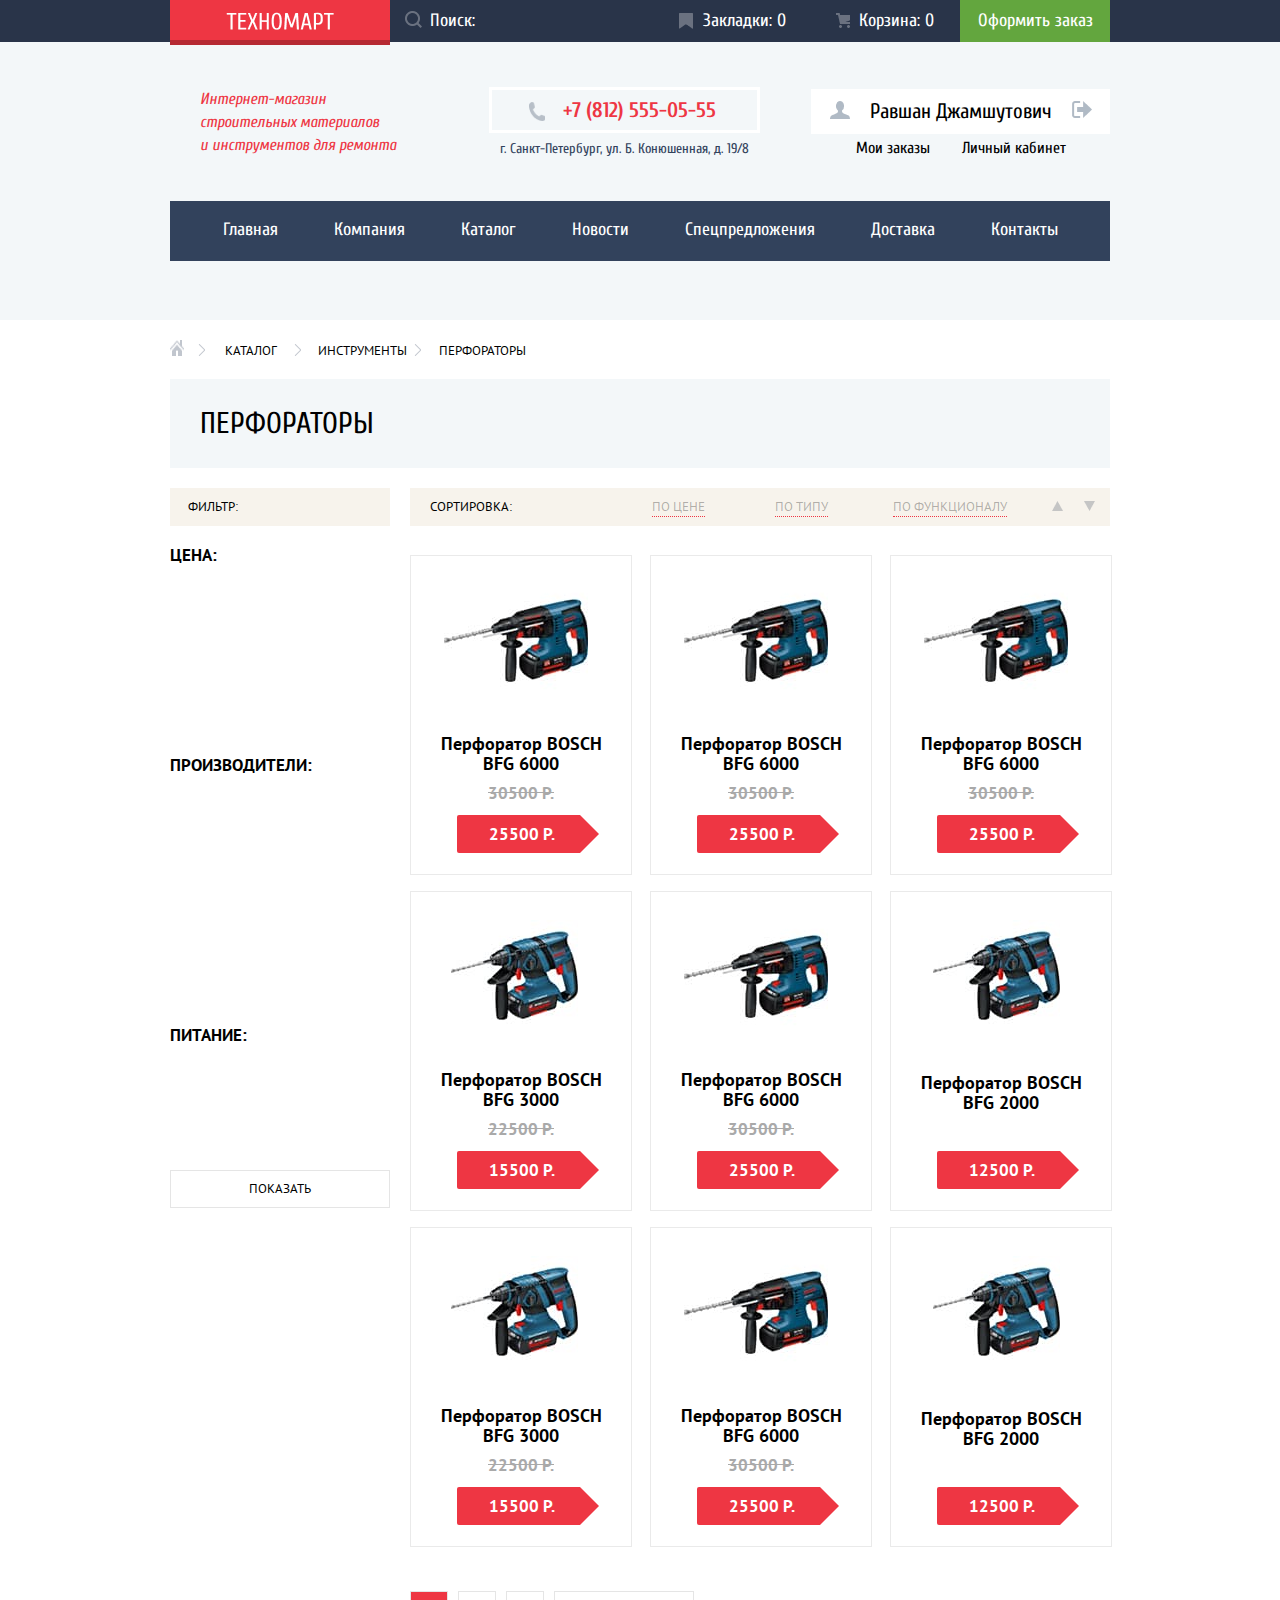
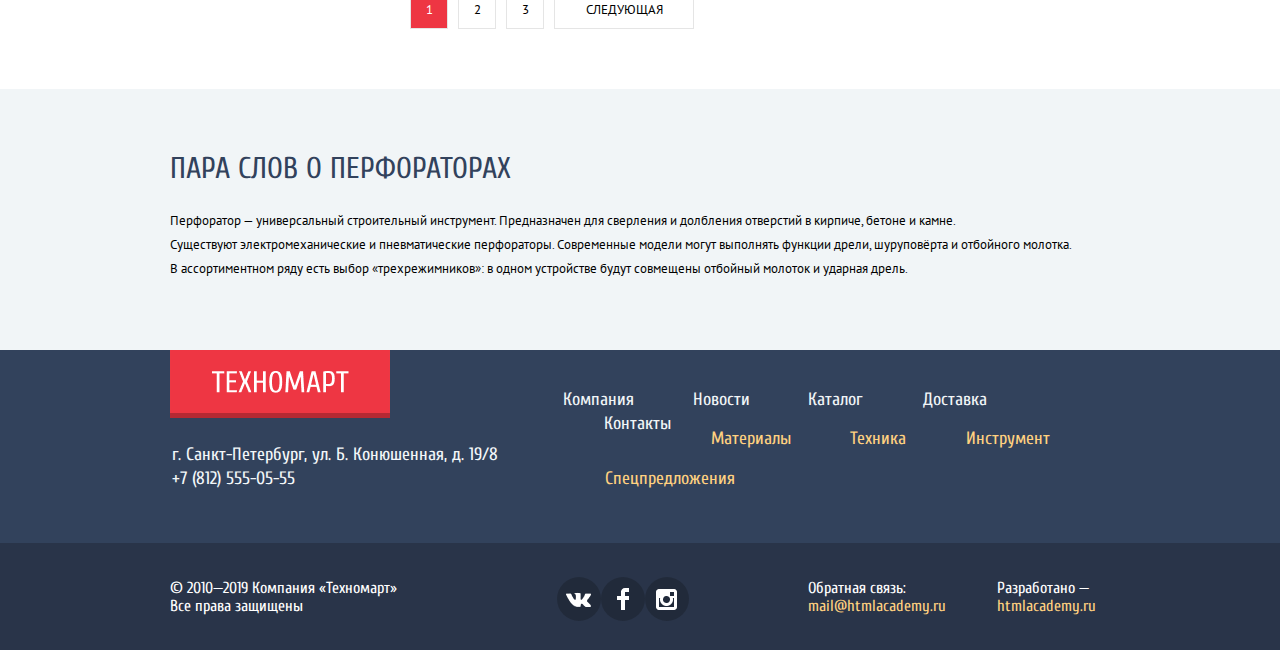
==== catalog.html @ 2223f965 "Декоративные элементы внутренней страницы" ====
<!DOCTYPE html>
<html class="page" lang="ru">
<head>
  <meta charset="UTF-8">
  <title>HTML Academy:Техномарт-каталог</title>
  <link rel="stylesheet" href="https://fonts.googleapis.com/css2?family=PT+Sans:wght@400;700&display=swap">
  <link rel="stylesheet"
        href="https://fonts.googleapis.com/css2?family=Cuprum:ital,wght@0,400;0,700;1,400;1,700&display=swap">
  <link href="css/normalize.css" rel="stylesheet">
  <link href="css/style.css" rel="stylesheet">
</head>
<body class="page-body">
<header class="main-header">
  <section class="header-top">
    <div class="header-bar">
      <div class="header-top-wrapper">
        <h1 class="logo-header">
          <div class="logo-container">
            <img src="img/logo-technomart.png" height="18" width="108" alt="логотип" class="logo-picture-text">
          </div>
        </h1>
        <ul class="header-links">
          <li class="search-line">Поиск:</li>
          <li class="marks-header"><a class="header-link marks" href="">Закладки: 0</a></li>
          <li class="cart-header"><a class="header-link cart" href="">Корзина: 0</a></li>
          <li class="cart-confirm"><a class="header-link confirm" href="">Оформить заказ</a></li>
        </ul>
      </div>
    </div>
  </section>
  </section>
  <section class="header-middle">
    <div class="header-middle-bar">
      <div class="header-middle-wrapper">
        <div class="header-top-text">
          <p class="header-description">Интернет-магазин строительных материалов<br> и инструментов для ремонта</p>
        </div>
        <div class="header-top-info">
          <div class="header-tel">
            <a class="tel" href="tel:7(812)555-05-55">+7 (812) 555-05-55</a>
          </div>
          <p class="header-info">
            г. Санкт-Петербург, ул. Б. Конюшенная, д. 19/8
          </p>
        </div>
        <div class="header-account-buttons">
          <div class="log-out">
            <a class="user-name" href="">Равшан Джамшутович</a>
          </div>
          <div class="user-menu">
            <a href="" class="user-menu-link">Мои заказы</a>
            <a href="" class="user-menu-link">Личный кабинет</a>
          </div>
        </div>
        <div class="main-nav-wrapper">
          <nav class="main-nav">
            <ul class="navigation">
              <li class="nav-item"><a class="nav-link" href="">Главная</a></li>
              <li class="nav-item"><a class="nav-link" href="">Компания</a></li>
              <li class="nav-item"><a class="nav-link" href="catalog.html">Каталог</a></li>
              <li class="nav-item"><a class="nav-link" href="">Новости</a></li>
              <li class="nav-item"><a class="nav-link special" href="">Спецпредложения</a></li>
              <li class="nav-item"><a class="nav-link" href="">Доставка</a></li>
              <li class="nav-item"><a class="nav-link" href="">Контакты</a></li>
            </ul>
          </nav>
        </div>
      </div>
    </div>
  </section>
</header>

<main class="catalog">
  <div class="catalog-container">
    <ul class="breadcrumb">
      <li class="breadcrumb-item"><a href="index.html">
        <img src="img/icon-home.png" width="14" height="16" class="house-icon"></a>
      </li>
      <li class="breadcrumb-item"><a href="">Каталог</a></li>
      <li class="breadcrumb-item"><a href="">Инструменты</a></li>
      <li class="breadcrumb-item active">Пeрфораторы</li>
    </ul>
    <div class="catalog-heading-container">
      <h1 class="catalog-heading">Перфораторы</h1>
    </div>
    <section class="catalog-top">
      <ul class="sort-list">
        <li class="sort-name"><p class="filter-heading">Сортировка:</p></li>
        <li class="sort-name">
          <button type="button" class="sort-button">По цене</button>
        </li>
        <li class="sort-name">
          <button type="button" class="sort-button">По типу</button>
        </li>
        <li class="sort-name">
          <button type="button" class="sort-button">По функционалу</button>
        </li>
        <li class="sort-name">
          <button type="button" class="sort-button-updown">
            <img src="img/filter-trian.png" class="filter-left" height="10" width="11">
          </button>
        </li>
        <li class="sort-name">
          <button type="button" class="sort-button-updown">
            <img src="img/filter-trian.png" class="filter-right" height="10" width="11">
          </button>
        </li>
      </ul>
    </section>
    <section class="filters">
      <ul class="filters-list">
        <li class="filter">
          <div class="filter-heading-left"><p class="filter-heading-text">Фильтр:</p></div>
        </li>
        <li class="filter-price">Цена:<!--Тут будет форма ползунка--></li>
        <li class="filter-brand">Производители: <!--Тут будет фильтр-чекбокс производителей--></li>
        <li class="filter-type">Питание: <!--Тут будет фильтр-кнопка--></li>
        <li>
          <button type="button" class="filter-button">Показать</button>
        </li>
      </ul>
    </section>
    <section class="catalog-products">
      <ul class="items">
        <li class="item">
          <div class="img-item">
            <img src="img/BFG-6000.jpg" width="144" height="128" alt="Перфоратор" class=" perforator perforator-6000">
          </div>
          <h3 class="item-name">Перфоратор BOSCH<br>BFG 6000<br></h3>
          <p class="crossed">30500 Р.</p>
          <button type="button" class="price-bordered">25500 Р.</button>
        </li>
        <li class="item">
          <div class="img-item">
            <img src="img/BFG-6000.jpg" width="144" height="128" alt="Перфоратор" class=" perforator perforator-6000">
          </div>
          <h3 class="item-name">Перфоратор BOSCH<br>BFG 6000<br></h3>
          <p class="crossed">30500 Р.</p>
          <button type="button" class="price-bordered">25500 Р.</button>
        </li>
        <li class="item">
          <div class="img-item">
            <img src="img/BFG-6000.jpg" width="144" height="128" alt="Перфоратор" class=" perforator perforator-6000">
          </div>
          <h3 class="item-name">Перфоратор BOSCH<br>BFG 6000<br></h3>
          <p class="crossed">30500 Р.</p>
          <button type="button" class="price-bordered">25500 Р.</button>
        </li>
        <li class="item">
          <div class="img-item">
            <img src="img/BFG-3000.jpg" width="127" height="112" alt="Перфоратор" class=" perforator perforator-3000">
          </div>
          <h3 class="item-name">Перфоратор BOSCH<br>BFG 3000<br></h3>
          <p class="crossed">22500 Р.</p>
          <button type="button" class="price-bordered">15500 Р.</button>
        </li>
        <li class="item">
          <div class="img-item">
            <img src="img/BFG-6000.jpg" width="144" height="128" alt="Перфоратор" class=" perforator perforator-6000">
          </div>
          <h3 class="item-name">Перфоратор BOSCH<br>BFG 6000<br></h3>
          <p class="crossed">30500 Р.</p>
          <button type="button" class="price-bordered">25500 Р.</button>
        </li>
        <li class="item item-last">
          <div class="img-item">
            <img src="img/BFG-2000.jpg" width="127" height="112" alt="Перфоратор" class=" perforator perforator-2000">
          </div>
          <h3 class="item-name">Перфоратор BOSCH<br>BFG 2000<br></h3>
          <button type="button" class="price-bordered">12500 Р.</button>
        </li>
        <li class="item">
          <div class="img-item">
            <img src="img/BFG-3000.jpg" width="127" height="112" alt="Перфоратор" class=" perforator perforator-3000">
          </div>
          <h3 class="item-name">Перфоратор BOSCH<br>BFG 3000<br></h3>
          <p class="crossed">22500 Р.</p>
          <button type="button" class="price-bordered">15500 Р.</button>
        </li>
        <li class="item">
        <div class="img-item">
          <img src="img/BFG-6000.jpg" width="144" height="128" alt="Перфоратор" class=" perforator perforator-6000">
        </div>
        <h3 class="item-name">Перфоратор BOSCH<br>BFG 6000<br></h3>
        <p class="crossed">30500 Р.</p>
        <button type="button" class="price-bordered">25500 Р.</button>
        </li>
        <li class="item item-last">
          <div class="img-item">
            <img src="img/BFG-2000.jpg" width="127" height="112" alt="Перфоратор" class=" perforator perforator-2000">
          </div>
          <h3 class="item-name">Перфоратор BOSCH<br>BFG 2000<br></h3>
          <button type="button" class="price-bordered">12500 Р.</button>
        </li>
      </ul>
    </section>
    <div class="page-numbers-container">
      <ul class="page-numbers">
        <li class="active-button number-container">
          <a class="active-page">1</a>
        </li>
        <li class="normal-button number-container">
          <a href="" class="basic-type">2</a>
        </li>
        <li class="normal-button number-container">
          <a href="" class="basic-type">3</a>
        </li>
        <li class="next-button number-container">
          <a href="" class="next-page">Следующая</a>
        </li>
      </ul>
    </div>
  </div>
  <section class="about-items">
    <div class="about-bar">
    <div class="about-items-wrapper">
      <h2 class="about-heading">Пара слов о перфораторах</h2>
    <p class="about-text">
      Перфоратор&nbsp;&mdash; универсальный строительный инструмент.
      Предназначен для сверления и долбления отверстий в&nbsp;кирпиче, бетоне и&nbsp;камне.<br>
      Существуют электромеханические и&nbsp;пневматические перфораторы. Современные модели могут выполнять функции
      дрели,
      шуруповёрта и&nbsp;отбойного молотка.<br> В&nbsp;ассортиментном ряду есть выбор &laquo;трехрежимников&raquo;: в&nbsp;одном
      устройстве будут совмещены отбойный молоток и&nbsp;ударная дрель.
    </p>
    </div>
    </div>
  </section>
</main>

<footer class="main-footer">
  <div class="footer-container">
    <section class="footer-info">
      <div class="footer-info-bar">
        <div class="footer-info-wrapper">
          <div class="footer-info-left">
            <h1 class="footer-heading">
              <a class="logo-picture-footer" href="index.html">
                <img src="img/logo.png" height="68" width="220" alt="логотип" class="logo-picture-footer">
              </a>
            </h1>
            <p class="footer-text">
              г. Санкт-Петербург, ул. Б. Конюшенная, д. 19/8<br>
              <a href="tel:7(812)555-05-55" class="telephone-bottom">
                +7 (812) 555-05-55
              </a>
            </p>
          </div>
          <div class="footer-info-right">
            <ul class="footer-menu">
              <li class="navigation-norm navigation-norm-first"><a href="">Компания</a></li>
              <li class="navigation-norm"><a href="">Новости</a></li>
              <li class="navigation-norm"><a href="catalog.html">Каталог</a></li>
              <li class="navigation-norm"><a href="">Доставка</a></li>
              <li class="navigation-norm navigation-norm-last"><a href="">Контакты</a></li>
              <li class="navigation-yellow navigation-yellow-first"><a href="">Материалы</a></li>
              <li class="navigation-yellow"><a href="">Техника</a></li>
              <li class="navigation-yellow"><a href="">Инструмент</a></li>
              <li class="navigation-yellow navigation-yellow-last"><a href="">Спецпредложения</a></li>
            </ul>
          </div>
        </div>
      </div>
    </section>
    <section class="footer-copyright">
      <div class="copyright-bar">
        <div class="copyright-wrapper">
          <div class="copyright-left">
            <p class="copyright-text">&copy; 2010&mdash;2019 Компания &laquo;Техномарт&raquo;<br>Все права защищены</p>
          </div>
          <div class="social-media-container">
            <a href="" class="social-media">
              <img src="img/vk-icon.png" class="vk-icon" width="26" height="15" alt="ВК">
            </a>
            <a href="" class="social-media">
              <img src="img/fb-icon.png" class="fb-icon" width="12" height="22" alt="Фейсбук">
            </a>
            <a href="" class="social-media">
              <img src="img/insta-icon.png" class="insta-icon" width="21" height="21" alt="Инстаграм">
            </a>
          </div>
          <div class="copyright-contacts">
            <p class="footer-small footer-small-left">Обратная связь:<br><a href="">mail@htmlacademy.ru</a></p>
            <p class="footer-small footer-small-right">Разработано&nbsp;&mdash;<br><a
              href="https://htmlacademy.ru/intensive/htmlcss">htmlacademy.ru</a>
            </p>
          </div>
        </div>
      </div>
    </section>
  </div>
</footer>

</body>
</html>
---- css/style.css ----
/*Colors*/
:root {
  /*Basic colors*/
  --basic-black: #000000;
  --background-blue: #293449;
  --basic-white: #FFFFFF;
  --basic-red: #EE3643;
  --red-shadow: rgba(0, 0, 0, 0.24);
  --basic-green: #63A63E;
  --background-lighter-blue: #32425C;
  --light-grey: rgba(0, 0, 0, 0.0001);
  --lighter-blue-shadow: #293449;
  --basic-orange: #FFBF47;
  --very-light-blue: #3BBCE3;
  --basic-pink: #DC91D8;
  --light-green: #8ED78F;
  --light-orange: #FFC047;
  --white-background: rgba(0, 0, 0, 0.0001);
  --milk-white: #F9F5F0;
  --blue-grey: #F1F5F7;
  --very-light-orange: #FFD180;
  --grey: #C5C5C5;
  --medium-grey: #D7DCDE;
  --dark-grey: #ABABAB;
  --light-beige: #F7F3EC;
  --light-blue-grey: #F3F7F9;
  --lighter-blue-grey: #F2F6F8;
  --green-shadow: #367315;
  --very-light-grey: #E5E5E5;
  /*Special colors*/
  --dark-green: #5FBB2D;
  --transparent-white: rgba(255, 255, 255, 0.5);
  --darker-blue: #161D29;
  --darker-grey: #3D546F;
  --dark-blue: #293449;
  --darkest-blue: #1D2739;
  --light-dark-grey: #A9A9A9;
  --dark-red: #CA2C37;
  --darkest-red: #BA2732;
  --darkest-green: #518534;
  --transparent-grey: rgba(197, 197, 197, 0.3);
  --transparent-light-dark-grey: rgba(169, 169, 169, 0.3);
  --transparent-white-3: rgba(255, 255, 255, 0.3);
  --transparent-black: rgba(0, 0, 0, 0.3);
  --white-grey: #EAEAEA;
  --dark-background-blue: #212A3A;
}

body, header, footer {
  min-width: 960px;
  margin: 0;
  padding: 0;
  font-family: "Cuprum", Arial, sans-serif;
  font-size: 14px;
  line-height: 24px;
  font-weight: normal;
  color: var(--basic-black);
  background-color: var(--basic-white);
}

.page {
  height: 100%;
  margin: 0 0;
}

a {
  text-decoration: none;
}

p, h1, h2, a, h3, h4 {
  margin-block-end: 0;
  margin-block-start: 0;
}

img {
  max-width: 100%;
  height: auto;
}
/*Верх шапки*/

.page-body {
  min-height: 100%;
  display: grid;
  grid-template-rows: min-content 1fr min-content;
  align-content: start;
}

.main-header {
  font-family: "Cuprum", Arial, sans-serif;
  font-style: normal;
  font-weight: normal;
  font-size: 18px;
  line-height: 24px;
}

.header-top {
  color: var(--basic-white);
}

/*Ссылки в шапке*/

.header-links {
  padding-inline-start: 0;

}

.header-links li a {
  position: relative;
  display: inline-block;
  line-height: 42px;
}

.header-link-comfirm {
  line-height: 42px;
  display: inline-block;
  padding: 0 19px;
}

.search-line {
  position: relative;
  margin-right: 185px;
}

.header-link {
  color: var(--basic-white);
}

.header-links li {
  list-style-type: none;
  display: inline;
}


.marks{
  padding-left: 43px;
  padding-right: 24px;
}

.cart{
  padding-left: 49px;
  padding-right: 26px;
}

.header-links li .confirm {
padding: 0;
}

 .cart-header a:focus,.marks-header a:focus {
  background-color: var(--darker-blue);
  color: var(--transparent-white);
}
.cart-header a:hover,.marks-header a:hover{
  background-color: var(--darkest-blue);
}
.confirm:hover {
  background-color: var(--dark-green);
}

.confirm:focus {
  background-color: var(--basic-green);
  color: var(--transparent-white);
}

.confirm {
  background-color: var(--basic-green);
  width: 150px;
  text-align: center;
  display: flex;
  justify-content: center;
  align-items: center;
}

/*Средняя часть шапки*/

.header-middle a {
  color: var(--basic-black);
}

.header-middle ul {
  list-style-type: none;
}

.header-description {
  font-family: Cuprum, Arial, sans-serif;
  font-style: italic;
  font-weight: normal;
  font-size: 16px;
  line-height: 23px;
  color: var(--basic-red);
  height: 71px;
  width: 197px;
  margin: 0;
  margin-left: 30px;
  margin-top: 46px;
}

.header-info {
  color: var(--background-lighter-blue);
  font-family: Cuprum, Arial, sans-serif;
  font-style: normal;
  font-weight: normal;
  font-size: 14px;
  line-height: 24px;
  margin-block-start: 0;
  margin-top: 6px;
}

.header-tel a {
  color: var(--basic-red);
  position: relative;
  font-weight: bold;
  font-size: 21px;
  line-height: 30px;
  font-style: normal;
  margin-left: 29px;
}

.header-tel {
  outline: 3px solid var(--basic-white);
  outline-offset: -1px;
  margin-block-end: 0;
  margin-block-start: 0;
  margin-top: 47px;
  display: flex;
  justify-content: center;
  align-items: center;
  height: 42px;
  width: 267px;
}

.login {
  background-color: var(--basic-white);
  height: 45px;
  width: 121px;
  vertical-align: middle;
  margin-top: 46px;

}

.registration {
  background-color: var(--basic-white);
  height: 45px;
  width: 150px;
  vertical-align: middle;
  margin-top: 46px;
}

.login, .registration {
  font-family: Cuprum, Arial, sans-serif;
  font-style: normal;
  font-weight: normal;
  font-size: 21px;
  line-height: 21px;
  vertical-align: middle;
  text-align: center;
}

.login a {
  padding-left: 18px;
}

.login {
  margin-right: 10px;
  position: relative;
}

.button-link {
  font-size: 21px;
  line-height: 45px;
}

.login a:hover, .registration a:hover {
  color: var(--basic-red);
}

.login a:focus, .registration a:focus {
  color: var(--grey);
}

.navigation {
  display: flex;
  justify-content: center;
  flex-wrap: wrap;
  align-items: center;
  padding: 0;
  margin: 0;
}

.nav-item {
  margin: 0;
  padding: 0;

}
/*.navigation li {
  display: inline-block;
}*/

.navigation a {
  color: var(--basic-white);
  font-style: normal;
  font-size: 18px;
  text-align: center;
  font-weight: 400;
}

.nav-item :hover {
  background-color: var(--background-blue);
  background-size: 60px 120px;
}

.nav-item :focus {
  background-color: var(--darkest-blue);
  opacity: 0.5;
}

/*Цветное меню*/
.main-menu {
  font-family: "Cuprum", Arial, sans-serif;
  color: var(--basic-black);
  font-weight: normal;
  font-size: 14px;
  line-height: 18px;
}
.menu{
  list-style-type: none;
  padding: 0 0;
  margin: 59px auto;
}

.menu li {
  padding: 0;
  margin: 0 0;
}

.menu-title {
  font-family: Cuprum, Arial, sans-serif;
  font-style: normal;
  font-weight: bold;
  font-size: 24px;
  line-height: 30px;
  margin-bottom: 14px;
  color: var(--basic-white);
}

.menu-link {
  font-family: Cuprum, Arial, sans-serif;
  font-style: normal;
  font-weight: normal;
  font-size: 14px;
  line-height: 18px;
  background-color: var(--transparent-white-3);
  color: var(--basic-white);
  text-transform: uppercase;
  height: 38px;
  width: 135px;
  text-align: center;
  display: flex;
  justify-content: center;
  align-items: center;
  position: relative;
}

.menu-link:hover {
  background-color: var(--transparent-grey);
}

.menu-link:focus {
  background-color: var(--transparent-light-dark-grey);
}

.red-button {
  font-family: Cuprum, Arial, sans-serif;
  font-style: normal;
  font-weight: normal;
  font-size: 14px;
  line-height: 18px;
  background-color: var(--basic-red);
  color: var(--basic-white);
  text-transform: uppercase;
  height: 38px;
  width: 192px;
  text-align: center;
  display: flex;
  justify-content: center;
  align-items: center;
}

.red-button:hover {
  background-color: var(--dark-red);
}

.red-button:focus {
  background-color: var(--darkest-red);
}

.slider-heading {
  font-family: Cuprum, Arial, sans-serif;
  font-style: normal;
  font-weight: bold;
  font-size: 36px;
  line-height: 36px;
  text-transform: uppercase;
  color: var(--basic-white);
  margin-block-start: 0;
  margin-block-end: 0;
  margin-top: 23px;
}

.slider-text {
  font-family: Cuprum, Arial, sans-serif;
  font-style: normal;
  font-weight: normal;
  font-size: 18px;
  line-height: 24px;
  color: var(--basic-white);
  margin-block-start: 0;
  margin-block-end: 0;
  margin-top: 5px;
}

.slider a {
  margin-bottom: 27px;
}

.slider div, .slider a {
  margin-left: 25px;
}

.menu-materials {
  background-color: var(--basic-orange);
  height: 123px;
  width: 300px;
}

.menu-instruments {
  background-color: var(--very-light-blue);
  height: 123px;
  width: 300px;
}

.menu-vehicles {
  background-color: var(--basic-pink);
  height: 123px;
  width: 300px;
}

.menu-discounts {
  background-color: var(--light-green);
  height: 123px;
  width: 300px;
}

.menu-delivery {
  background-color: var(--light-orange);
  height: 123px;
  width: 300px;
}

/*Популрярные товары*/
h2 {
  color: var(--background-lighter-blue);
}

.popular-menu {
  background-color: var(--milk-white);
  text-transform: uppercase;
}

.popular-menu a {
  margin-right: 14px;
}

.popular-menu h2 {
  margin-left: 28px;
}

.popular-items li, .catalog-products li {
  list-style-type: none;
}

.popular-items h3, .popular-items p {
  margin-block-end: 0;
  margin-block-start: 0;
}

.main-popular {
  font-family: Cuprum, Arial, sans-serif;
  font-style: normal;
  font-weight: normal;
  font-size: 30px;
  line-height: 30px;
  text-transform: uppercase;
}

.item {
  height: 318px;
  width: 220px;
  border: 1px solid;
  border-color: var(--white-grey);
  margin: 0 0;
}

.item:hover {
  box-shadow:0 0 15px -10px var(--basic-black);
}

.item .crossed {
  font-family: PT Sans, Arial, sans-serif;
  font-style: normal;
  font-weight: bold;
  font-size: 17px;
  line-height: 18px;
  text-transform: uppercase;
  color: var(--light-dark-grey);
  text-decoration: line-through;
  text-align: center;
  margin-bottom: 13px;
}

.price-bordered {
  text-align: center;
  display: flex;
  align-items: center;
  font-family: PT Sans, Arial, sans-serif;
  font-style: normal;
  font-weight: bold;
  font-size: 17px;
  line-height: 18px;
  position: relative;
  color: var(--basic-white);
  background-color: var(--basic-red);
  height: 38px;
  width: 123px;
  border: none;
  border-top-left-radius: 2px;
  border-bottom-left-radius: 2px;
  padding: 0;
  padding-left: 32px;
  margin-left: -5px;
  margin-bottom: 21px;
}

.perforator {
  margin-bottom: 22px;
}

.perforator-3000{
  margin-bottom: 30px;
  margin-left: -16px;
}

li .item-name {
  font-family: PT Sans, Arial, sans-serif;
  font-style: normal;
  font-weight: bold;
  font-size: 18px;
  line-height: 20px;
  text-align: center;
  margin-bottom: 10px;
}

.item-second .item-name {
  margin-right: 3px;
}

.item-third .item-name {
}

.item-last .item-name {
  margin-bottom: 38px;
}

/*Популярные производители*/
.brands-menu {
  background-color: var(--milk-white);
  text-transform: uppercase;
  display: flex;
  justify-content: space-between;
  align-items: center;
}

.brands-menu a {
  margin-right: 19px;
  margin-bottom: 2px;
}

.brands-menu h2 {
  margin-left: 28px;
}

.brands li {
  list-style-type: none;
}

.brand {
  margin: 0;
  padding: 0 0;
  max-width: max-content;
}
.brands {
  margin: 0 auto;
  padding: 0 0;

}
/*Cервисы*/
.services {
  color: var(--basic-black);
  font-weight: normal;
  font-size: 13px;
  line-height: 24px;
}

.services-font {
  font-weight: normal;
  font-size: 30px;
  line-height: 30px;
  text-transform: uppercase;
  margin-block-start: 0;
  margin-block-end: 0;
  margin-top: 64px;
  margin-bottom: 25px;
}

.services-text {
  font-family: "PT Sans", Arial, sans-serif;
  font-weight: normal;
  font-size: 13px;
  line-height: 24px;
  width: 400px;
  height: 49px;
  margin-block-start: 0;
  margin-block-end: 0;
  margin-bottom: 50px;
}

h4 {
  color: var(--background-lighter-blue);
  text-transform: uppercase;
  font-weight: normal;
  font-size: 30px;
  line-height: 30px;
}

.services-slider-text {
  font-family: "PT Sans", Arial, sans-serif;
  font-style: normal;
  font-weight: normal;
  font-size: 13px;
  line-height: 24px;
  width: max-content;
  margin-left: 30px;
  margin-top: 30px;
}

.services-buttons {
  font-family: Cuprum, Arial, sans-serif;
  font-style: normal;
  font-weight: bold;
  font-size: 21px;
  line-height: 30px;
  color: var(--basic-white);
  background-color: var(--background-lighter-blue);
  display: flex;
  justify-content: center;
  align-items: center;
  width: 240px;
  height: 62px;
  bottom: 3px;
}

.button-credit {
  position: relative;
  right: 68px;
  bottom: 4px;
}

.button-delivery {
  position: relative;
  bottom: 4px;
  right: 59px;
}

.button-guarantee {
  position: relative;
  bottom: 3px;
  right: 59px;
}

.services-buttons:hover {
  background-color: var(--background-blue);
}

.services-buttons:focus {
  color: var(--basic-black);
  background-color: var(--basic-white);
  outline: none;
  border: none;
}

/*О компании*/
.about-list {
  font-family: "Cuprum", Arial, sans-serif;
  font-weight: normal;
  font-size: 14px;
  line-height: 18px;
}

.about-title {
  font-weight: normal;
  font-size: 30px;
  line-height: 30px;
  text-transform: uppercase;
  margin-bottom: 24px;
  margin-right: 20px;
}

.about-text-top, .about-text-bottom {
  font-family: "PT Sans", Arial, sans-serif;
  font-style: normal;
  font-weight: normal;
  font-size: 13px;
  line-height: 24px;
}

.about-text-top {
  margin-bottom: 25px;
}

.about-text-bottom {
  margin-bottom: 3px;
}

.delivery-list {
  list-style-type: none;
  padding: 0;
  margin-block-end: 0;
  margin-block-start: 0;
}

.delivery-list-item {
  margin-bottom: 11px;
  padding-left: 36px;
  position: relative;
}

.delivery-list-item:last-child {
  margin-bottom: 0;
}

.delivery-links {
  font-family: Cuprum, Arial, sans-serif;
  font-style: normal;
  font-weight: normal;
  font-size: 18px;
  line-height: 24px;
  color: var(--basic-black);
}

.red-button-about {
  font-family: Cuprum, Arial, sans-serif;
  font-style: normal;
  font-weight: normal;
  font-size: 14px;
  line-height: 18px;
  background-color: var(--basic-red);
  color: var(--basic-white);
  text-transform: uppercase;
  height: 38px;
  width: 220px;
  text-align: center;
  display: flex;
  justify-content: center;
  align-items: center;
  margin-top: 18px;
}

.red-button-contact-us {
  font-family: Cuprum, Arial, sans-serif;
  font-style: normal;
  font-weight: normal;
  font-size: 14px;
  line-height: 18px;
  background-color: var(--basic-red);
  color: var(--basic-white);
  text-transform: uppercase;
  height: 38px;
  width: 300px;
  text-align: center;
  display: flex;
  justify-content: center;
  align-items: center;
  margin-top: 18px;
  margin-left: 160px;
}

.map-text {
  font-family: "PT Sans", Arial, sans-serif;
  font-weight: normal;
  font-style: normal;
  font-size: 13px;
  line-height: 24px;
  margin-left: 35px;
}

.about-map {
  height: 158px;
  width: 300px;
  margin-top: 32px;
  margin-left: 160px;
}

/*Подвал*/
.footer-info {
  color: var(--basic-white);
}

.footer-text, .footer-text a {
  color: var(--light-blue-grey);
}

.footer-text {
  font-family: Cuprum, Arial, sans-serif;
  font-style: normal;
  font-weight: normal;
  font-size: 18px;
  line-height: 24px;
  margin-block-end: 0;
  margin-block-start: 0;
  margin-top: 22px;
  margin-left: 2px;
}


.telephone-bottom a {
  font-weight: normal;
  font-size: 18px;
  line-height: 24px;
}

.footer-menu li {
  font-family: Cuprum, Arial, sans-serif;
  font-style: normal;
  font-weight: normal;
  font-size: 18px;
  line-height: 24px;
  display: inline;
}

.footer-menu li:nth-child(1){
  margin-left: 17px;
}

.footer-menu li:nth-child(2) {
  margin-left: 59px;
}

.footer-menu li:nth-child(3) {
  margin-left: 58px;
}

.footer-menu li:nth-child(4) {
  margin-left: 60px;
}

.footer-menu li:nth-child(5) {
  margin-left: 58px;
}

.footer-menu li:nth-child(6) {
  margin-top: 15px;
  margin-left: 40px;
}

.footer-menu li:nth-child(7) {
  margin-top: 15px;
  margin-left: 59px;
}

.footer-menu li:nth-child(8) {
  margin-top: 15px;
  margin-left: 60px;
}

.footer-menu li:nth-child(9) {
  margin-top: 15px;
  margin-left: 59px;
}

.navigation-norm a {
  color: var(--blue-grey);
}

.navigation-yellow a {
  color: var(--very-light-orange);
}

.navigation-norm a:hover, .navigation-yellow a:hover {
  text-decoration: underline;
}

.navigation-norm a:focus, .navigation-yellow a:focus {
  opacity: 0.5;
  text-decoration: none;
}
.social-media-list {
  list-style-type: none;
  padding: 0;
  margin: 0 auto;
}

.social-media-container {
  display: flex;
  margin-left: 40px;
  margin-top: 5px;
}

.social-media {
  background: linear-gradient(0deg, var(--dark-background-blue), var(--dark-background-blue));
  display: flex;
  height: 44px;
  width: 44px;
  justify-content: center;
  align-items: center;
  border-radius: 50%;
}

.social-media:focus {
  background: var(--basic-red);
}

.social-media:hover {
  background: var(--basic-red);
}

/*Нижний подвал*/
.footer-copyright {
  font-family: "Cuprum", Arial, sans-serif;
  font-weight: normal;
  font-size: 16px;
  line-height: 18px;
  color: var(--basic-white);
}

.footer-heading {
  margin-block-start: 0;
}

.copyright-text {
  font-family: Cuprum, Arial, sans-serif;
  font-style: normal;
  font-weight: normal;
  font-size: 16px;
  line-height: 18px;
  margin-block-start: 0;
  margin-top: 2px;
}

.footer-copyright a {
  color: var(--very-light-orange);
}

.footer-small {
  margin-block-end: 0;
  margin-block-start: 0;
}

.footer-small-right {
  margin-left: 51px;
}

.footer-small a:hover {
  text-decoration: underline;
}

.footer-small a:focus {
  text-decoration: none;
  color: var(--basic-red);
}



/*Каталог*/

.log-out {
  font-family: Cuprum, Arial, sans-serif;
  font-style: normal;
  font-weight: normal;
  font-size: 21px;
  line-height: 21px;
  width: 299px;
  height: 45px;
  background-color: var(--basic-white);
  margin: 0;
}

.user-menu {
  font-family: Cuprum, Arial, sans-serif;
  font-style: normal;
  font-weight: normal;
  font-size: 16px;
  line-height: 18px;
  margin-top: 5px;
  margin-left: 60px;
}
.user-menu a:first-child {
  padding-right: 28px;
}

.user-name {
  position: relative;
}

.user-name:focus {
  color: var(--grey);
}

.user-menu-link:focus {
  color: var(--grey);
}

.user-menu-link:hover {
  color: var(--basic-red);
}

div .name {
  font-weight: normal;
  font-size: 21px;
  line-height: 21px;
  background-color: var(--basic-white);
  height: 45px;
  width: 299px;
}

.catalog-list {
  font-weight: normal;
  font-size: 16px;
  line-height: 18px;
  display: inline-block;
  padding: 10px;
}

.catalog-header-link:hover {
  color: var(--basic-red);
}

.catalog-header-link:focus, .name:focus {
  color: var(--grey);
}

.breadcrumb {
  list-style: none;
  display: flex;
  align-items: center;
  justify-content: flex-start;
  flex-wrap: wrap;
  padding: 0;
  margin: 0;
  margin-top: 20px;
  margin-bottom: 18px;
}

.breadcrumb li {
  display: inline-block;
}

.breadcrumb-item {
  margin-right: 41px;
  font-family: PT Sans, Arial, sans-serif;
  font-style: normal;
  font-weight: normal;
  font-size: 13px;
  line-height: 18px;
  text-transform: uppercase;
  position: relative;
}

.breadcrumb-item a {
  text-decoration: none;
  color: var(--basic-black);
  font-family: PT Sans, Arial, sans-serif;
  font-style: normal;
  font-weight: normal;
  font-size: 13px;
  line-height: 18px;
}

.breadcrumb-item:nth-child(3) {
  margin-right: 32px;
}

.house-icon {
  height: 16px;
  width: 14px;
}

/*Фильтры*/
.catalog-heading {
  font-weight: normal;
  font-size: 30px;
  line-height: 30px;
  text-transform: uppercase;
  margin: 0;
  padding: 0;
  margin-left: 30px;
}

.catalog-top{
  display: flex;
  justify-content: flex-start;
  align-items: center;
  background-color: var(--light-beige);
  height: 38px;
  width: 700px;
}

.sort-list {
  font-family: "PT Sans", Arial, sans-serif;
  font-style: normal;
  font-weight: normal;
  font-size: 13px;
  line-height: 18px;
  margin: 0;
  padding: 0;
}

.sort-list .sort-name {
  display: inline-block;
  text-transform: uppercase;
  padding: 0;
}

.sort-name:first-child {
  margin-right: 137px;
  margin-left: 20px;
}

.sort-name:nth-child(2) {
  margin-right: 67px;
}

.sort-name:nth-child(3) {
  margin-right: 62px;
}

.sort-name:nth-child(4) {
  margin-right: 42px;
}

.sort-name:nth-child(5) {
  margin-right: 18px;
}
.filter-left, .filter-right {
  width: 11px;
  height: 10px;
}

.filter-left {
  transform: rotate(180deg);
}

.sort-button, .sort-button-updown {
  font-family: "PT Sans", Arial, sans-serif;
  font-weight: normal;
  font-size: 13px;
  line-height: 18px;
  text-transform: uppercase;
  border: none;
  background-color: transparent;
  outline: none;
  color: var(--transparent-black);
  border-bottom: 1px dotted var(--basic-red);
  padding: 0;
}
.sort-button-updown {
  border: none;
}

.sort-button-updown:hover, .sort-button:hover, .sort-button:hover{
  color: var(--basic-black);
  text-decoration: none;
}

.sort-button-updown:focus, .sort-button:focus, .sort-button:focus {
color: var(--basic-red);
}

/*Фильтры*/
.filters-list {
  padding: 0;
  margin: 0;
}

.filters-list li {
  list-style-type: none;
}

.filter-price, .filter-brand, .filter-type {
  font-family: PT Sans, Arial, sans-serif;
  font-style: normal;
  font-weight: bold;
  font-size: 17px;
  line-height: 30px;
  text-transform: uppercase;
}

.filter-price {
  padding-bottom: 180px;
}

.filter-brand {
  padding-bottom: 240px;
}

.filter-type {
  padding-bottom: 120px;
}

.filter-heading-left {
  background-color: var(--light-beige);
  width: 220px;
  height: 38px;
  margin-bottom: 14px;
}
.filter-heading-text {
  font-family: PT Sans, Arial, sans-serif;
  font-style: normal;
  font-weight: normal;
  font-size: 13px;
  line-height: 18px;
  padding-top: 10px;
  padding-left: 18px;
  text-transform: uppercase;
}

.filter-button {
  font-family: PT Sans, Arial, sans-serif;
  font-style: normal;
  font-weight: normal;
  font-size: 13px;
  line-height: 18px;
  background-color: transparent;
  height: 38px;
  width: 220px;
  text-transform: uppercase;
  border: 1px solid var(--very-light-grey);
}

.items {
  display: grid;
  grid-template-columns: 1fr 1fr 1fr;
  padding: 0;
  margin: 0;
  padding-top: 29px;
  padding-inline-start: 0;
}

/*Номера страниц*/
.number-container{
  font-family: "PT Sans", Arial, sans-serif;
  font-weight: normal;
  font-size: 13px;
  line-height: 18px;
  list-style: none;
  display: inline-block;
  outline: 1px solid var(--very-light-grey);
  outline-offset: -1px;
  margin-right: 10px;

}
.page-numbers {
  display: flex;
  justify-content: flex-start;
  align-items: center;
  flex-wrap: wrap;
  margin: 0;
  padding: 0;
  margin-top: 28px;
  margin-bottom: 60px;
}

.normal-button, .active-button {
  height: 38px;
  width: 38px;
}

.normal-button {
  background-color: var(--basic-white);
}

.active-button {
  background-color: var(--basic-red);
  color: var(--basic-white);
}

.next-button {
  height: 38px;
  width: 140px;
  background-color: var(--basic-white);
  text-transform: uppercase;
}

.normal-button:hover, .active-button:hover, .next-button:hover {
  border-color: var(--grey);
}
.normal-button:focus, .active-button:focus, .next-button:focus {
  border: 1px solid var(--basic-red);
}

.basic-type, .next-page {
  color: var(--basic-black);
}

/*О перфораторах*/
.about-text {
  font-family: "PT Sans", Arial, sans-serif;
  font-weight: normal;
  font-style: normal;
  font-size: 13px;
  line-height: 24px;
}
.about-heading {
  font-family: Cuprum, Arial, sans-serif;
  font-style: normal;
  font-weight: normal;
  font-size: 30px;
  line-height: 30px;
  text-transform: uppercase;
  padding-top: 65px;
}
/*Декорации*/

.perforator-2000 {
  height: 112px;
  width: 127px;
  margin-right: 10px;
  margin-bottom: 30px;
}

.perforator-6000 {
  height: 128px;
  width: 144px;
  margin-right: 10px;
}

.perforator-3000 {
  height: 112px;
  width: 127px;
  margin-right: -3px;
  margin-bottom: 25px;
}

.perforator-9000 {
  height: 164px;
  width: 184px;
}

.logo-header {
  margin: 0;
}

.logo-container {
  display: flex;
  justify-content: center;
  align-items: center;
  background-image: url("../img/red-container-logo.png");
  height: 47px;
  width: 220px;
  text-align: center;
}

.logo-picture-footer {
  height: 68px;
  width: 220px;
}

.logo-picture-text {
  width: 108px;
}

.brand-img {
  height: 145px;
  width: 220px;
}

/*Гриды флексы для основной страницы*/

.header-top-wrapper {
  display: flex;
  justify-content: space-between;
  width: 940px;
  height: 42px;
  margin: 0 auto;
  padding: 0 10px;
  align-items: center;
}

.header-links {
  list-style: none;
  margin-block-end: 0;
  margin-block-start: 0;
  height: 42px;
  display: flex;
  align-items: center;
  padding: 0;
  margin: 0;
}

.header-buttons {
  display: flex;
  justify-content: flex-end;

}

.header-top-text {
  display: flex;
}

.header-top-info {
  text-align: center;
  display: flex;
  flex-direction: column;
  justify-content: center;
  align-items: center;
  margin-right: 30px;
}

.header-bar {
  background-color: var(--background-blue);
  height: 42px;
}

.main-nav-wrapper {
  grid-column: 1 / 3;
}


.main-nav ul {
}

.nav-link{
  display: block;
  padding: 17px 28px 19px;
  text-align: center;
}

.main-nav {
  background-color: var(--background-lighter-blue);
  width: 940px;
}

.header-middle-bar {
  background-color: var(--light-blue-grey);
  height: 278px;
}

.header-middle-wrapper {
  display: grid;
  grid-template-columns: 1fr 1fr 1fr;
  grid-template-rows: 1fr 60px;
  row-gap: 40px;
  margin: 0 auto;
  padding: 0;
  width: 940px;
}

/*Гриды и флексы для мейнов*/

.menu {
  display: grid;
  grid-template-columns: 1fr 1fr 1fr;
  grid-template-rows: 1fr 1fr 1fr;
  gap: 20px;
  width: 940px;
  margin-left: auto;
  margin-right: auto;
  margin-top: 59px;
  margin-bottom: 0;
  padding: 0;
}

li .buttons-slider-container {
  display: flex;
  justify-content: space-between;
  padding: 0;
  margin-left: 20px;
}

.slider {
  grid-column: 1 / 3;
  grid-row: 2 / 4;
  display: flex;
  flex-direction: column-reverse;
  justify-content: space-between;
}

.slider-button-right {
  transform: rotate(180deg);
  background: none;
  border: none;
}

.slider-button-right img {
  margin-top: 13px;
  margin-left: 14px;
}

.slider-button-left {
  background: none;
  border: none;
}

.popular {
  display: grid;
  width: 940px;
  margin: 0 auto;
  margin-top: 60px;
  margin-bottom: 43px;
  padding: 0;
  grid-template-rows: 89px 1fr;
  gap: 20px;

}

.popular-menu {
  grid-column: 1 / -1;
  display: flex;
  justify-content: space-between;
  align-items: center;
  width: 940px;
}

.popular-items {
  padding: 0;
  display: flex;
  align-items: center;
  margin-block-start: 0;
  margin-block-end: 10px;
}

.item {
  display: flex;
  flex-direction: column;
  align-items: center;
  justify-content: flex-end;
  margin-bottom: 16px;
  margin-right: 18px;
  overflow: hidden;
  position: relative;
}


.item-first {
  grid-column: 1 / 2;
}

.item-second {
  grid-column: 2 / 3;
}

.item-third {
  grid-column: 3 / 4;
}

.popular-brands {
  display: grid;
  width: 940px;
  margin: auto;
  padding: 0;
  grid-template-rows: 89px 1fr;
  gap: 20px;
}

.brands {
  display: grid;
  grid-template-columns: 1fr 1fr 1fr 1fr;
  column-gap: 20px;
  row-gap: 10px;
  margin-block-end: 4px;
}
.brand a {
  line-height: 0;
  font-size: 0;
  font-weight: 0;
}
/*Сервисы*/

.services-bar {
  background-color: var(--blue-grey);
  height: 522px;
}

.services-wrapper {
  display: grid;
  width: 940px;
  margin: 59px auto;
  grid-template-columns: 0.2fr 1fr;
  row-gap: 20px;
  column-gap: 50px;
  padding-bottom: 100px;
}

.services-header{
  grid-column: 1 / 3;
}

.services-buttons-container {
  position: relative;
  display: flex;
  width: min-content;
  flex-direction: column;
  justify-content: flex-start;
  align-items: flex-end;
  grid-column: 1 / 2 ;
  grid-row: 2 / 3;
}

.services-description-text {
  width: 300px;
  height: 99px;
}

.services-car {
  text-align: right;
height: min-content;
}

.services-description {
  grid-column: 2 / 3;
  grid-row: 2 / 3;
  display: flex;
  flex-direction: column;
  align-items: flex-start;
  position: relative;
}

/*О компании*/

.about-company {
  width: 940px;
  height: 495px;
  display: grid;
  margin-top: 0;
  margin-left: auto;
  margin-right: auto;
  padding: 0;
  grid-template-columns: 1fr 1fr;
  gap: 20px;
}

.about-right {
  padding-top: 70px;
  display: flex;
  flex-direction: column;
  justify-content: flex-start;
  align-items: center;
}

.about-left {
  padding-top: 70px;
  display: flex;
  flex-direction: column;
  justify-content: flex-start;
  align-items: flex-start;
}

/*Подвал*/


.footer-info-bar {
  background-color: var(--background-lighter-blue);
  height: 193px;
}

.footer-info-left {
  display: flex;
  flex-wrap: wrap;
}

.footer-info-right {
  display: flex;
}

.footer-menu {
  display: flex;
  flex-wrap: wrap;
  margin-block-start: 0;
  margin-top: 38px;
  padding-inline-start: 0;
  justify-content: flex-start;
  padding: 0;
  margin-block-end: 0;
}


.footer-info-wrapper {
  display: grid;
  width: 940px;
  margin: 0 auto;
  grid-template-columns: 2fr 3fr;
  grid-template-rows: 1fr;
}

.copyright-bar {
  background-color: var(--background-blue);
  height: 107px;
}

.copyright-wrapper {
  display: flex;
  justify-content: space-between;
  align-items: center;
  height: 107px;
  width: 940px;
  margin: 0 auto;
  grid-template-columns: 1fr 1fr 1fr;
}

.copyright-contacts {
  display: flex;
  margin-right: 14px;
}

.copyright-left {
  margin: 0;
}

.copyright-left p {
  margin: 0;
}

.menu-box {
  display: flex;
  justify-content: center;
  flex-direction: column;
  align-items: flex-start;
}

.menu-box h2, .menu-box a {
  margin-left: 22px;
}

.perf-slider {
  visibility: visible;
  background-image: url("../img/slider-worker.jpg");
  background-repeat: no-repeat;
  height: 266px;
  width: 620px;
}

.drill-slider {
  visibility: hidden;
  background-image: url("../img/drill-worker.jpg");
  background-repeat: no-repeat;
  height: 266px;
  width: 620px;
}

/*Декорации*/
.marks::before {
  content: "";
  position: absolute;
  background-image: url("../img/icon-bookmark.png");
  background-repeat: no-repeat;
  background-position: 0 0;
  width: 14px;
  height: 16px;
  top: 13px;
  left: 19px;
  opacity: 0.3;
}

.cart::before {
  content: "";
  position: absolute;
  background-image: url("../img/icon-cart.png");
  background-repeat: no-repeat;
  background-position: 0 0;
  width: 14px;
  height: 16px;
  top: 13px;
  left: 26px;
  opacity: 0.3;
}

.search-line::before {
  content: "";
  position: absolute;
  background-image: url("../img/icon-search.png");
  background-position: 0 0;
  background-repeat: no-repeat;
  width: 17px;
  height: 17px;
  left: -25px;
  top: 2px;
  opacity: 0.3;
}

.cart:hover::before, .marks:hover::before {
  opacity: 1;
}

.cart:focus::before, .marks:focus::before {
  opacity: 0.5;
}

.tel::before {
  content: "";
  height: 18.97px;
  width: 17.51px;
  top: 7px;
  left: -35px;
  position: absolute;
  background-image: url("../img/icon-phone.png");
  background-repeat: no-repeat;
  background-position: 0 0;
}

.button-login::before{
  content: "";
  position: absolute;
  background-image: url("../img/icon-login.png");
  background-repeat: no-repeat;
  background-position: 0 0;
  width: 19px;
  height: 17px;
  top: 14px;
  left: 20px;
  opacity: 0.4;
}

.button-login:hover::before {
  opacity: 1;
}

.button-login:focus::before {
  opacity: 0.4;
}

.instruments::after {
  content: "";
  position: absolute;
  background-image: url("../img/icon-instruments.png");
  background-repeat: no-repeat;
  background-position: 0 0;
  width: 75px;
  height: 65px;
  top: -30px;
  left: 170px;
}

.materials::after {
  content: "";
  position: absolute;
  background-image: url("../img/icon-materials.png");
  background-repeat: no-repeat;
  background-position: 0 0;
  width: 44px;
  height: 65px;
  top: -35px;
  left: 190px;
}

.vehicles::after {
  content: "";
  position: absolute;
  background-image: url("../img/icon-vehicles.png");
  background-repeat: no-repeat;
  background-position: 0 0;
  width: 78px;
  height: 65px;
  top: -35px;
  left: 170px;
}

.discounts::after {
  content: "";
  position: absolute;
  background-image: url("../img/icon-discounts.png");
  background-repeat: no-repeat;
  background-position: 0 0;
  width: 59px;
  height: 72px;
  top: -40px;
  left: 175px;
}

.delivery::after {
  content: "";
  position: absolute;
  background-image: url("../img/icon-delivery.png");
  background-repeat: no-repeat;
  background-position: 0 0;
  width: 78px;
  height: 65px;
  top: -35px;
  left: 170px;
}

.service-guarantee {
  visibility: hidden;
}

.service-credit {
  visibility: hidden;
}

.service-delivery {
  visibility: visible;
}

.red-button-credit {
  border-radius: 5px;
}

.services-heading {
  margin-block-end: 0;
  margin-block-start: 0;
  margin-left: 30px;
}

.delivery-heading::before {
  content: "";
  position: absolute;
  background-image: url("../img/delivery-car.png");
  background-repeat: no-repeat;
  background-position: 0 0;
  width: 468px;
  height: 261px;
  left: 181px;
  top: 20px;
}

.guarantee-heading::before {
  content: "";
  position: absolute;
  background-image: url("../img/guarant-medal.png");
  background-repeat: no-repeat;
  background-position: 0 0;
  width: 468px;
  height: 261px;
  left: 290px;
}

.service-credit::before {
  content: "";
  position: absolute;
  background-image: url("../img/credit-money.png");
  background-repeat: no-repeat;
  background-position: 0 0;
  width: 468px;
  height: 261px;
  left: 200px;
}

.price-bordered::after {
  content: "";
  position: absolute;
  left: 100%;
  top: 0;
  border: 19px solid var(--basic-red);
  border-right-width: 0;
  border-top-color: transparent;
  border-bottom-color: transparent;
}

.services-buttons-container::after{
  content: "";
  position: absolute;
  background-image: url("../img/services-side-line.png");
  background-position: 0 0;
  background-repeat: no-repeat;
  width: 10px;
  height: 279px;
  bottom: -44px;
}

.img-item {
  height: 164px;
  width: 184px;
  display: flex;
  justify-content: center;
  align-items: center;
}

.delivery-list-item {
  background-image: url("../img/red-line.png");
  background-repeat: no-repeat;
  background-position: 0px 12px;
}

/*Гриды для каталога*/

.catalog-container {
  width: 940px;
  margin: 0 auto;
  display: grid;
  grid-template-columns: 220px 1fr;
  column-gap: 20px;
}

.breadcrumb {
  grid-column: 1 / -1;
}

.catalog-heading-container {
  grid-column: 1 / -1;
}

.catalog-top{
  grid-column: 2 / 3;
}

.about-items-wrapper {
  display: grid;
  grid-template-rows: 1fr 1fr;
  row-gap: 25px;
  width: 940px;
  margin: 0 auto;
}

.about-bar {
  background-color: var(--blue-grey);
  height: 261px;
}

.catalog-heading-container {
  background-color: var(--light-blue-grey);
  height: 89px;
  width: 940px;
  margin: 0;
  margin-bottom: 20px;
  padding: 0;
  display: flex;
  flex-wrap: wrap;
  align-items: center;
}

.filters {
  grid-row: 3 / 5;
}

.page-numbers-container {
  grid-column: 2 / 3;
}

.header-account-buttons{
  display: flex;
  flex-direction: column;
  justify-content: flex-start;
  align-items: flex-start;
}

.log-out {
  display: flex;
  justify-content: center;
  align-items: center;
  margin-top: 47px;
  margin-left: 15px;
}

.number-container {
  display: flex;
  justify-content: center;
  align-items: center;
}

/*Декорации каталога*/

.breadcrumb-item:nth-child(1)::after {
  content: "";
  position: absolute;
  background-image: url("../img/icon-breadcrumbs.png");
  background-position: 0 0;
  background-repeat: no-repeat;
  height: 14px;
  width: 7px;
  left: 28px;
  top: 3px
}

.breadcrumb-item:nth-child(2)::after {
  content: "";
  position: absolute;
  background-image: url("../img/icon-breadcrumbs.png");
  background-position: 0 0;
  background-repeat: no-repeat;
  height: 14px;
  width: 7px;
  left: 69px;
  top: 1px
}

.breadcrumb-item:nth-child(3)::after {
  content: "";
  position: absolute;
  background-image: url("../img/icon-breadcrumbs.png");
  background-position: 0 0;
  background-repeat: no-repeat;
  height: 14px;
  width: 7px;
  left: 96px;
  top: 1px
}

.user-name::before {
  content: "";
  position: absolute;
  background-image: url("../img/icon-user.png");
  background-position: 0 0;
  background-repeat: no-repeat;
  height: 18px;
  width: 20px;
  left: -40px;
  opacity: 0.4;
}

.user-name::after {
  content: "";
  color: var(--grey);
  position: absolute;
  background-image: url("../img/icon-logout.png");
  background-position: 0 0;
  background-repeat: no-repeat;
  height: 17px;
  width: 20px;
  right: -40px;
  opacity: 0.4;
}

.user-name:hover::before, .user-name:hover::after {
  opacity: 1;
}

.user-name:focus::before, .user-name:focus::after {
  opacity: 0.4;
}

.new::after {
  content: "new";
  position: absolute;
  right: -52px;
  top: -21px;
  width: 100px;
  height: 30px;
  background-color: var(--basic-red);
  transform-origin: 0 0;
  transform: rotate(45deg);
  text-align: center;
  color: var(--basic-white);
  font-family: Cuprum, Arial, sans-serif;
  font-style: normal;
  font-weight: normal;
  font-size: 14px;
  line-height: 18px;
  text-transform: uppercase;
  display: flex;
  align-items: center;
  justify-content: center;
}
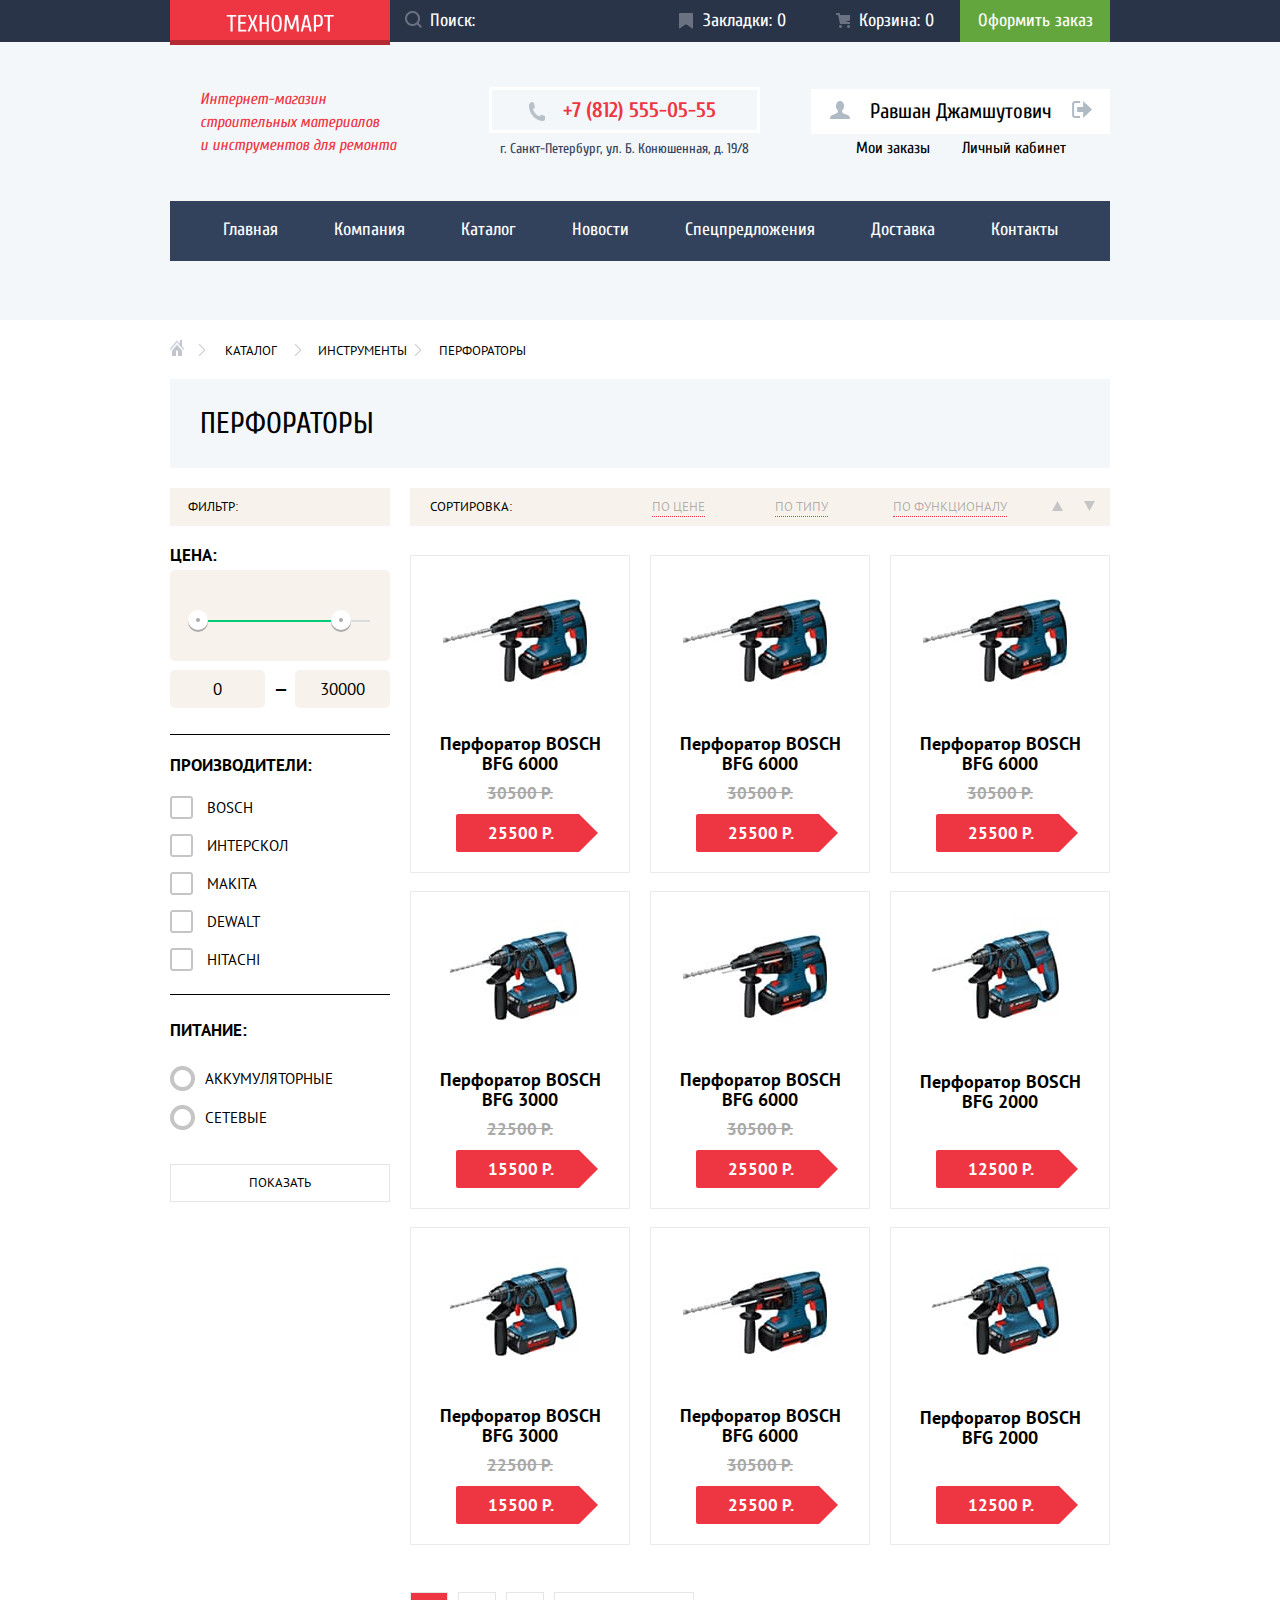
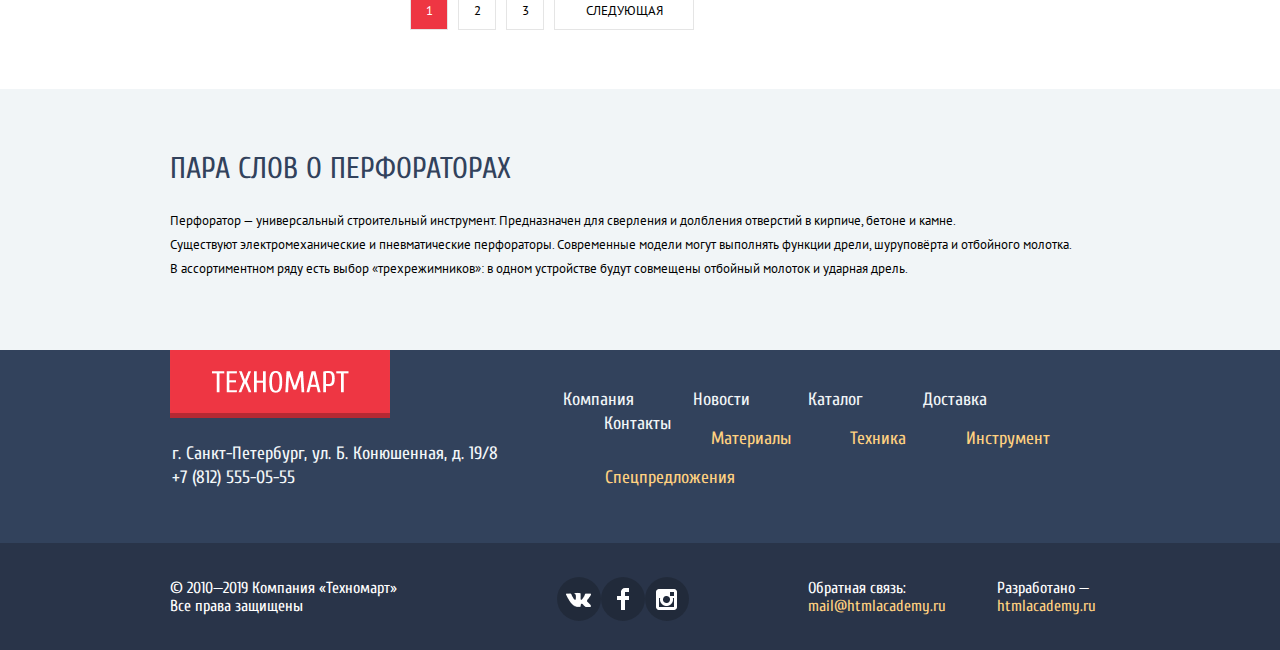
==== commit af94bea2: "Завершил верстку главной страницы и каталога" ====
--- a/catalog.html
+++ b/catalog.html
@@ -16,7 +16,8 @@
       <div class="header-top-wrapper">
         <h1 class="logo-header">
           <div class="logo-container">
-            <img src="img/logo-technomart.png" height="18" width="108" alt="логотип" class="logo-picture-text">
+            <a href="index.html"><img src="img/logo-technomart.png" height="18" width="108" alt="логотип"
+                                      class="logo-picture-text"></a>
           </div>
         </h1>
         <ul class="header-links">
@@ -28,7 +29,6 @@
       </div>
     </div>
   </section>
-  </section>
   <section class="header-middle">
     <div class="header-middle-bar">
       <div class="header-middle-wrapper">
@@ -55,7 +55,7 @@
         <div class="main-nav-wrapper">
           <nav class="main-nav">
             <ul class="navigation">
-              <li class="nav-item"><a class="nav-link" href="">Главная</a></li>
+              <li class="nav-item"><a class="nav-link" href="index.html">Главная</a></li>
               <li class="nav-item"><a class="nav-link" href="">Компания</a></li>
               <li class="nav-item"><a class="nav-link" href="catalog.html">Каталог</a></li>
               <li class="nav-item"><a class="nav-link" href="">Новости</a></li>
@@ -74,7 +74,7 @@
   <div class="catalog-container">
     <ul class="breadcrumb">
       <li class="breadcrumb-item"><a href="index.html">
-        <img src="img/icon-home.png" width="14" height="16" class="house-icon"></a>
+        <img src="img/icon-home.png" width="14" height="16" class="house-icon" alt="домашняя страница"></a>
       </li>
       <li class="breadcrumb-item"><a href="">Каталог</a></li>
       <li class="breadcrumb-item"><a href="">Инструменты</a></li>
@@ -97,12 +97,12 @@
         </li>
         <li class="sort-name">
           <button type="button" class="sort-button-updown">
-            <img src="img/filter-trian.png" class="filter-left" height="10" width="11">
+            <img src="img/filter-trian.png" class="filter-left" height="10" width="11" alt="стрелка вверх">
           </button>
         </li>
         <li class="sort-name">
           <button type="button" class="sort-button-updown">
-            <img src="img/filter-trian.png" class="filter-right" height="10" width="11">
+            <img src="img/filter-trian.png" class="filter-right" height="10" width="11" alt="стрелка вниз">
           </button>
         </li>
       </ul>
@@ -112,9 +112,70 @@
         <li class="filter">
           <div class="filter-heading-left"><p class="filter-heading-text">Фильтр:</p></div>
         </li>
-        <li class="filter-price">Цена:<!--Тут будет форма ползунка--></li>
-        <li class="filter-brand">Производители: <!--Тут будет фильтр-чекбокс производителей--></li>
-        <li class="filter-type">Питание: <!--Тут будет фильтр-кнопка--></li>
+        <li class="filter-price">
+          <form method="get" action="https://echo.htmlacademy.ru">
+            <span>Цена:</span>
+            <div class="range-filter">
+              <div class="range-controls">
+                <div class="scale">
+                  <div class="bar" style=" width: 78%; margin-left: 5%">
+                  </div>
+                </div>
+                <div class="toggle toggle-min" style="left: 8%"></div>
+                <div class="toggle toggle-max" style="left: 73%"></div>
+              </div>
+              <div class="price-controls">
+                <label class="min-price">
+                  <input type="number" name="min-price" value="0" id="min-price">
+                </label>
+                <span>&mdash;</span>
+                <label class="max-price">
+                  <input type="number" name="max-price" value="30000" id="max-price">
+                </label>
+              </div>
+            </div>
+          </form>
+        </li>
+        <li class="filter-brand"><span>Производители:</span>
+          <form action="https://echo.htmlacademy.ru/" method="post" id="brand-checkboxes">
+            <div class="manufacturer-filter">
+              <div>
+                <input type="checkbox" name="manufacturer" id="manufacturer-BOSCH" class="custom-checkbox">
+                <label for="manufacturer-BOSCH"><span>BOSCH</span></label>
+              </div>
+              <div>
+                <input type="checkbox" name="manufacturer" id="manufacturer-ИНТЕРСКОЛ" class="custom-checkbox">
+                <label for="manufacturer-ИНТЕРСКОЛ">ИНТЕРСКОЛ</label>
+              </div>
+              <div>
+                <input type="checkbox" name="manufacturer" id="manufacturer-MAKITA" class="custom-checkbox">
+                <label for="manufacturer-MAKITA">MAKITA</label>
+              </div>
+              <div>
+                <input type="checkbox" name="manufacturer" id="manufacturer-Dewalt" class="custom-checkbox">
+                <label for="manufacturer-Dewalt">Dewalt</label>
+              </div>
+              <div>
+                <input type="checkbox" name="manufacturer" id="manufacturer-Hitachi" class="custom-checkbox">
+                <label for="manufacturer-Hitachi">Hitachi</label>
+              </div>
+            </div>
+          </form>
+        </li>
+        <li class="filter-type"><span>Питание:</span>
+          <form action="https://echo.htmlacademy.ru/" method="post" id="type-checkboxes">
+            <div class="filter-types">
+              <div>
+                <input type="radio" name="power-type" id="power-battery" class="custom-radio">
+                <label for="power-battery"><span>Аккумуляторные</span></label>
+              </div>
+              <div>
+                <input type="radio" name="power-type" id="power-mains" class="custom-radio">
+                <label for="power-mains"><span>Сетевые</span></label>
+              </div>
+            </div>
+          </form>
+        </li>
         <li>
           <button type="button" class="filter-button">Показать</button>
         </li>
@@ -123,6 +184,10 @@
     <section class="catalog-products">
       <ul class="items">
         <li class="item">
+          <div class="item-hoover-buttons">
+            <a href="" class="to-basket"><span class="to-basket-text">Купить</span></a>
+            <a href="" class="mark">В закладки</a>
+          </div>
           <div class="img-item">
             <img src="img/BFG-6000.jpg" width="144" height="128" alt="Перфоратор" class=" perforator perforator-6000">
           </div>
@@ -131,6 +196,10 @@
           <button type="button" class="price-bordered">25500 Р.</button>
         </li>
         <li class="item">
+          <div class="item-hoover-buttons">
+            <a href="" class="to-basket"><span class="to-basket-text">Купить</span></a>
+            <a href="" class="mark">В закладки</a>
+          </div>
           <div class="img-item">
             <img src="img/BFG-6000.jpg" width="144" height="128" alt="Перфоратор" class=" perforator perforator-6000">
           </div>
@@ -139,6 +208,10 @@
           <button type="button" class="price-bordered">25500 Р.</button>
         </li>
         <li class="item">
+          <div class="item-hoover-buttons">
+            <a href="" class="to-basket"><span class="to-basket-text">Купить</span></a>
+            <a href="" class="mark">В закладки</a>
+          </div>
           <div class="img-item">
             <img src="img/BFG-6000.jpg" width="144" height="128" alt="Перфоратор" class=" perforator perforator-6000">
           </div>
@@ -147,6 +220,10 @@
           <button type="button" class="price-bordered">25500 Р.</button>
         </li>
         <li class="item">
+          <div class="item-hoover-buttons">
+            <a href="" class="to-basket"><span class="to-basket-text">Купить</span></a>
+            <a href="" class="mark">В закладки</a>
+          </div>
           <div class="img-item">
             <img src="img/BFG-3000.jpg" width="127" height="112" alt="Перфоратор" class=" perforator perforator-3000">
           </div>
@@ -155,6 +232,10 @@
           <button type="button" class="price-bordered">15500 Р.</button>
         </li>
         <li class="item">
+          <div class="item-hoover-buttons">
+            <a href="" class="to-basket"><span class="to-basket-text">Купить</span></a>
+            <a href="" class="mark">В закладки</a>
+          </div>
           <div class="img-item">
             <img src="img/BFG-6000.jpg" width="144" height="128" alt="Перфоратор" class=" perforator perforator-6000">
           </div>
@@ -163,6 +244,10 @@
           <button type="button" class="price-bordered">25500 Р.</button>
         </li>
         <li class="item item-last">
+          <div class="item-hoover-buttons">
+            <a href="" class="to-basket"><span class="to-basket-text">Купить</span></a>
+            <a href="" class="mark">В закладки</a>
+          </div>
           <div class="img-item">
             <img src="img/BFG-2000.jpg" width="127" height="112" alt="Перфоратор" class=" perforator perforator-2000">
           </div>
@@ -170,6 +255,10 @@
           <button type="button" class="price-bordered">12500 Р.</button>
         </li>
         <li class="item">
+          <div class="item-hoover-buttons">
+            <a href="" class="to-basket"><span class="to-basket-text">Купить</span></a>
+            <a href="" class="mark">В закладки</a>
+          </div>
           <div class="img-item">
             <img src="img/BFG-3000.jpg" width="127" height="112" alt="Перфоратор" class=" perforator perforator-3000">
           </div>
@@ -178,14 +267,22 @@
           <button type="button" class="price-bordered">15500 Р.</button>
         </li>
         <li class="item">
-        <div class="img-item">
-          <img src="img/BFG-6000.jpg" width="144" height="128" alt="Перфоратор" class=" perforator perforator-6000">
-        </div>
-        <h3 class="item-name">Перфоратор BOSCH<br>BFG 6000<br></h3>
-        <p class="crossed">30500 Р.</p>
-        <button type="button" class="price-bordered">25500 Р.</button>
+          <div class="item-hoover-buttons">
+            <a href="" class="to-basket"><span class="to-basket-text">Купить</span></a>
+            <a href="" class="mark">В закладки</a>
+          </div>
+          <div class="img-item">
+            <img src="img/BFG-6000.jpg" width="144" height="128" alt="Перфоратор" class=" perforator perforator-6000">
+          </div>
+          <h3 class="item-name">Перфоратор BOSCH<br>BFG 6000<br></h3>
+          <p class="crossed">30500 Р.</p>
+          <button type="button" class="price-bordered">25500 Р.</button>
         </li>
         <li class="item item-last">
+          <div class="item-hoover-buttons">
+            <a href="" class="to-basket"><span class="to-basket-text">Купить</span></a>
+            <a href="" class="mark">В закладки</a>
+          </div>
           <div class="img-item">
             <img src="img/BFG-2000.jpg" width="127" height="112" alt="Перфоратор" class=" perforator perforator-2000">
           </div>
@@ -213,17 +310,18 @@
   </div>
   <section class="about-items">
     <div class="about-bar">
-    <div class="about-items-wrapper">
-      <h2 class="about-heading">Пара слов о перфораторах</h2>
-    <p class="about-text">
-      Перфоратор&nbsp;&mdash; универсальный строительный инструмент.
-      Предназначен для сверления и долбления отверстий в&nbsp;кирпиче, бетоне и&nbsp;камне.<br>
-      Существуют электромеханические и&nbsp;пневматические перфораторы. Современные модели могут выполнять функции
-      дрели,
-      шуруповёрта и&nbsp;отбойного молотка.<br> В&nbsp;ассортиментном ряду есть выбор &laquo;трехрежимников&raquo;: в&nbsp;одном
-      устройстве будут совмещены отбойный молоток и&nbsp;ударная дрель.
-    </p>
-    </div>
+      <div class="about-items-wrapper">
+        <h2 class="about-heading">Пара слов о перфораторах</h2>
+        <p class="about-text">
+          Перфоратор&nbsp;&mdash; универсальный строительный инструмент.
+          Предназначен для сверления и долбления отверстий в&nbsp;кирпиче, бетоне и&nbsp;камне.<br>
+          Существуют электромеханические и&nbsp;пневматические перфораторы. Современные модели могут выполнять функции
+          дрели,
+          шуруповёрта и&nbsp;отбойного молотка.<br> В&nbsp;ассортиментном ряду есть выбор &laquo;трехрежимников&raquo;:
+          в&nbsp;одном
+          устройстве будут совмещены отбойный молоток и&nbsp;ударная дрель.
+        </p>
+      </div>
     </div>
   </section>
 </main>
@@ -290,6 +388,15 @@
     </section>
   </div>
 </footer>
-
+<section class="modal modal-basket">
+  <div class="modal-basket-text">
+    <p class="basket-text">Товар добавлен в корзину!</p>
+  </div>
+  <button class="modal-close" type="button" aria-label="Закрыть"></button>
+  <div class="basket-buttons">
+    <a href="" class="basket-button basket-buttons-confirm">Оформить заказ</a>
+    <a href="" class="basket-button basket-buttons-continue"> Продолжить покупки</a>
+  </div>
+</section>
 </body>
 </html>
--- a/css/style.css
+++ b/css/style.css
@@ -27,6 +27,7 @@
   --lighter-blue-grey: #F2F6F8;
   --green-shadow: #367315;
   --very-light-grey: #E5E5E5;
+  --lighter-grey: #F4F4F4;
   /*Special colors*/
   --dark-green: #5FBB2D;
   --transparent-white: rgba(255, 255, 255, 0.5);
@@ -44,6 +45,7 @@
   --transparent-black: rgba(0, 0, 0, 0.3);
   --white-grey: #EAEAEA;
   --dark-background-blue: #212A3A;
+  --bright-green: #00ca74;
 }
 
 body, header, footer {
@@ -340,6 +342,7 @@
   line-height: 30px;
   margin-bottom: 14px;
   color: var(--basic-white);
+  position: relative;
 }
 
 .menu-link {
@@ -495,8 +498,8 @@
 .item {
   height: 318px;
   width: 220px;
-  border: 1px solid;
-  border-color: var(--white-grey);
+  outline: 1px solid var(--white-grey);
+  outline-offset: -1px;
   margin: 0 0;
 }
 
@@ -514,7 +517,7 @@
   color: var(--light-dark-grey);
   text-decoration: line-through;
   text-align: center;
-  margin-bottom: 13px;
+  margin-bottom: 12px;
 }
 
 .price-bordered {
@@ -597,6 +600,15 @@
   padding: 0 0;
   max-width: max-content;
 }
+
+.brand img:hover {
+  box-shadow:0 0 15px -10px var(--basic-black);
+}
+
+.brand a:focus {
+  opacity: 0.5;
+}
+
 .brands {
   margin: 0 auto;
   padding: 0 0;
@@ -617,7 +629,7 @@
   text-transform: uppercase;
   margin-block-start: 0;
   margin-block-end: 0;
-  margin-top: 64px;
+  margin-top: 62px;
   margin-bottom: 25px;
 }
 
@@ -826,7 +838,7 @@
   line-height: 24px;
   margin-block-end: 0;
   margin-block-start: 0;
-  margin-top: 22px;
+  margin-top: 20px;
   margin-left: 2px;
 }
 
@@ -1203,16 +1215,34 @@
   text-transform: uppercase;
 }
 
-.filter-price {
-  padding-bottom: 180px;
-}
+/*.filter-price {*/
+/*  padding-bottom: 180px;*/
+/*}*/
 
 .filter-brand {
-  padding-bottom: 240px;
-}
-
-.filter-type {
-  padding-bottom: 120px;
+  border-top: 1px solid black;
+  margin-top: 26px;
+  padding-top: 15px;
+  margin-bottom: 20px;
+  padding-bottom: 14px;
+  border-bottom: 1px solid black;
+}
+
+.filter-types {
+  font-family: PT Sans, Arial, sans-serif;
+  font-style: normal;
+  font-weight: normal;
+  font-size: 15px;
+  line-height: 19px;
+}
+
+.filter-types div:first-child {
+  margin-top: 21px;
+}
+
+.filter-types div:last-child {
+  margin-top: 10px;
+  margin-bottom: 30px;
 }
 
 .filter-heading-left {
@@ -1274,8 +1304,8 @@
   flex-wrap: wrap;
   margin: 0;
   padding: 0;
-  margin-top: 28px;
-  margin-bottom: 60px;
+  margin-top: 29px;
+  margin-bottom: 59px;
 }
 
 .normal-button, .active-button {
@@ -1542,8 +1572,8 @@
   flex-direction: column;
   align-items: center;
   justify-content: flex-end;
-  margin-bottom: 16px;
-  margin-right: 18px;
+  margin-bottom: 18px;
+  margin-right: 20px;
   overflow: hidden;
   position: relative;
 }
@@ -1574,8 +1604,7 @@
   display: grid;
   grid-template-columns: 1fr 1fr 1fr 1fr;
   column-gap: 20px;
-  row-gap: 10px;
-  margin-block-end: 4px;
+  row-gap: 12px;
 }
 .brand a {
   line-height: 0;
@@ -1592,7 +1621,7 @@
 .services-wrapper {
   display: grid;
   width: 940px;
-  margin: 59px auto;
+  margin: 61px auto;
   grid-template-columns: 0.2fr 1fr;
   row-gap: 20px;
   column-gap: 50px;
@@ -1733,6 +1762,8 @@
   justify-content: center;
   flex-direction: column;
   align-items: flex-start;
+  overflow: hidden;
+  position: relative;
 }
 
 .menu-box h2, .menu-box a {
@@ -1985,7 +2016,7 @@
 .delivery-list-item {
   background-image: url("../img/red-line.png");
   background-repeat: no-repeat;
-  background-position: 0px 12px;
+  background-position: 0px 11px;
 }
 
 /*Гриды для каталога*/
@@ -2138,8 +2169,8 @@
 .new::after {
   content: "new";
   position: absolute;
-  right: -52px;
-  top: -21px;
+  right: -51px;
+  top: -22px;
   width: 100px;
   height: 30px;
   background-color: var(--basic-red);
@@ -2158,3 +2189,579 @@
   justify-content: center;
 }
 
+.new-big::after {
+  content: "new";
+  position: absolute;
+  right: -51px;
+  top: -23px;
+  /*right: -216px;*/
+  /*top: -44px;*/
+  width: 100px;
+  height: 30px;
+  background-color: var(--basic-red);
+  transform-origin: 0 0;
+  transform: rotate(45deg);
+  text-align: center;
+  color: var(--basic-white);
+  font-family: Cuprum, Arial, sans-serif;
+  font-style: normal;
+  font-weight: normal;
+  font-size: 14px;
+  line-height: 18px;
+  text-transform: uppercase;
+  display: flex;
+  align-items: center;
+  justify-content: center;
+}
+
+/*Модальные окна главная страница*/
+.modal {
+  position: fixed;
+  top: 0;
+  right: 0;
+  left: 0;
+  bottom: 0;
+  margin: 0 auto;
+}
+
+.write-us {
+  /*display: none;*/
+  height: 423px;
+  width: 620px;
+  border-top: 7px solid var(--basic-red);
+  box-shadow:0 0 15px -10px var(--basic-black);
+  top: 420px;
+  bottom: auto;
+  right: 15px;
+}
+
+.write-us-form {
+  background-color: var(--basic-white);
+  height: 311px;
+  position: relative;
+}
+.write-us .modal-close {
+  left: 584px;
+  top: 11px;
+}
+
+.write-us-footer {
+  height: 112px;
+  background-color: var(--lighter-grey);
+  display: flex;
+  justify-content: center;
+  align-items: center;
+}
+
+.send-red-button {
+  background-color: var(--basic-red);
+  color: var(--basic-white);
+  text-transform: uppercase;
+  height: 38px;
+  width: 460px;
+  text-align: center;
+  display: flex;
+  justify-content: center;
+  align-items: center;
+  border: none;
+  cursor: pointer;
+  outline: none;
+}
+
+.send-button-text {
+  font-family: Cuprum, Arial, sans-serif;
+  font-style: normal;
+  font-weight: normal;
+  font-size: 14px;
+  line-height: 18px;
+  text-transform: uppercase;
+}
+
+.modal-close {
+  position: absolute;
+  top: 8px;
+  bottom: 0;
+  right: 0;
+  left: 906px;
+  border: 0;
+  cursor: pointer;
+  background-color: transparent;
+  padding: 0;
+}
+
+.modal-close::before,
+.modal-close::after {
+  content: "";
+  position: absolute;
+  top: 10px;
+  left: 2px;
+  width: 27px;
+  height: 4px;
+  background-color: var(--basic-red);
+  border-radius: 2px;
+}
+
+.modal-close::before {
+  transform: rotate(45deg);
+}
+
+.modal-close::after {
+  transform: rotate(-45deg);
+}
+
+.modal-map {
+  display: none;
+  height: 442px;
+  width: 943px;
+  border-top: 7px solid var(--basic-red);
+  background-color: var(--basic-white);
+  top: 250px;
+  right: 15px;
+}
+
+.map-container {
+  position: relative;
+}
+
+.modal-map iframe {
+  border: none;
+}
+
+.item-hoover-buttons {
+  display: flex;
+  flex-direction: column;
+  justify-content: center;
+  align-items: center;
+  position: relative;
+  bottom: 55px;
+  right: 3px;
+  display: none;
+}
+
+.to-basket {
+  font-family: Cuprum, Arial, sans-serif;
+  font-style: normal;
+  font-weight: normal;
+  font-size: 14px;
+  line-height: 18px;
+  background-color: var(--basic-green);
+  color: var(--basic-white);
+  text-transform: uppercase;
+  height: 38px;
+  width: 135px;
+  text-align: center;
+  display: flex;
+  justify-content: center;
+  align-items: center;
+  box-shadow: inset 0px -3px 0px var(--green-shadow);
+  border-radius: 2px;
+  margin-bottom: 10px;
+  position: relative;
+}
+
+.to-basket-text {
+  margin-left: 15px;
+}
+
+.to-basket:hover {
+  background-color:  var(--dark-green);
+}
+
+.to-basket:focus {
+  background-color: var(--darkest-green);
+}
+
+.mark {
+  font-family: Cuprum, Arial, sans-serif;
+  font-style: normal;
+  font-weight: normal;
+  font-size: 14px;
+  line-height: 18px;
+  background-color: var(--basic-white);
+  color: var(--background-lighter-blue);
+  text-transform: uppercase;
+  height: 33px;
+  width: 130px;
+  text-align: center;
+  display: flex;
+  justify-content: center;
+  align-items: center;
+  border: 3px solid var(--basic-green);
+  border-radius: 2px;
+}
+
+.mark:hover {
+  border: 3px solid var(--background-lighter-blue);
+  border-radius: 2px;
+}
+
+.mark:focus {
+  border: 3px solid var(--background-lighter-blue);
+  border-radius: 2px;
+  opacity: 0.5;
+}
+
+.to-basket::before {
+  content: "";
+  position: absolute;
+  background-image: url("../img/icon-cart.png");
+  background-position: 0 0;
+  background-repeat: no-repeat;
+  height: 15px;
+  width: 15px;
+  left: 30px;
+  top: 10px;
+  opacity: 0.4;
+}
+
+/*Модальное окно каталог*/
+.modal-basket {
+  display: none;
+  position: fixed;
+  top: 300px;
+  right: 0;
+  left: 33px;
+  bottom: 0;
+  margin: 0 auto;
+  width: 620px;
+  height: 275px;
+  border-top: 7px solid var(--basic-red);
+  box-shadow:0 0 15px -10px var(--basic-black);
+}
+
+.basket-buttons {
+  height: 112px;
+  width: 620px;
+  background-color: var(--lighter-grey);
+  display: flex;
+  justify-content: flex-start;
+  align-items: center;
+}
+
+.modal-basket-text {
+  display: flex;
+  justify-content: center;
+  align-items: center;
+  background-color: var(--basic-white);
+  width: 620px;
+  height: 163px;
+}
+
+.basket-text {
+  font-family: Cuprum, Arial, sans-serif;
+  font-style: normal;
+  font-weight: bold;
+  font-size: 24px;
+  line-height: 30px;
+  position: relative;
+}
+
+.basket-text::before {
+  content: "";
+  position: absolute;
+  background-image: url("../img/icon-mark.png");
+  background-position: 0 0;
+  background-repeat: no-repeat;
+  height: 66px;
+  width: 66px;
+  right: 295px;
+  bottom: -15px;
+}
+
+.modal-basket .modal-close {
+  left: 583px;
+  top: 10px;
+}
+
+.basket-button {
+  font-family: Cuprum, Arial, sans-serif;
+  font-style: normal;
+  font-weight: normal;
+  font-size: 14px;
+  line-height: 18px;
+  background-color: var(--basic-green);
+  color: var(--basic-white);
+  text-transform: uppercase;
+  height: 38px;
+  width: 192px;
+  text-align: center;
+  display: flex;
+  justify-content: center;
+  align-items: center;
+  position: relative;
+}
+
+.basket-buttons-confirm {
+  background-color: var(--basic-red);
+  margin-left: 115px;
+}
+
+.basket-buttons-continue {
+  background-color: var(--basic-white);
+  color: var(--basic-black);
+  border: none;
+  margin-left: 10px;
+}
+
+/*Формы для главной страницы*/
+
+.form-name {
+  display: flex;
+  flex-direction: column;
+  justify-content: center;
+  align-items: flex-start;
+  /*margin-top: 40px;*/
+  /*margin-left: 80px;*/
+}
+
+.form-email {
+  display: flex;
+  flex-direction: column;
+  justify-content: center;
+  align-items: flex-start;
+  margin-left: 21px;
+  /*margin-top: 40px;*/
+
+}
+
+.form-message {
+  display: flex;
+  flex-direction: column;
+  justify-content: center;
+  align-items: flex-start;
+  margin-top: 12px;
+}
+
+#user-name, #user-email {
+  width: 216px;
+  height: 36px;
+  border: 2px solid var(--grey);
+  border-radius: 2px;
+  font-family: PT Sans, Arial, sans-serif;
+  font-style: normal;
+  font-weight: normal;
+  font-size: 13px;
+  line-height: 24px;
+  color: var(--light-dark-grey);
+  padding: 0;
+  margin: 0;
+}
+
+#user-text {
+  width: 458px;
+  height: 110px;
+  font-family: PT Sans, Arial, sans-serif;
+  font-style: normal;
+  font-weight: normal;
+  font-size: 13px;
+  line-height: 24px;
+  color: var(--light-dark-grey);
+  border: 2px solid var(--grey);
+  border-radius: 2px;
+  resize: none;
+  padding: 0;
+  margin: 0;
+  margin-left: 80px;
+  margin-top: 10px;
+}
+
+.user-name-field, .user-text-field, .user-email-field {
+  font-family: Cuprum, Arial, sans-serif;
+  font-style: normal;
+  font-weight: normal;
+  font-size: 18px;
+  line-height: 24px;
+}
+
+.user-text-field {
+  margin-left: 80px;
+}
+
+.user-name-field {
+  margin-bottom: 10px;
+}
+
+.user-email-field {
+  margin-bottom: 10px;
+}
+
+.form-top {
+  display: flex;
+  align-items: center;
+  justify-content: flex-start;
+  padding-top: 40px;
+  padding-left: 80px;
+}
+
+.visual-hidden {
+  display: none;
+}
+
+/*Фильтры для каталога*/
+.manufacturer-filter {
+  display: flex;
+  flex-direction: column;
+}
+.custom-checkbox {
+  position: absolute;
+  z-index: -1;
+  opacity: 0;
+}
+
+.manufacturer-filter label {
+  font-family: PT Sans, Arial, sans-serif;
+  font-style: normal;
+  font-weight: normal;
+  font-size: 15px;
+  line-height: 19px;
+  margin-top: 6px;
+}
+
+.manufacturer-filter div:first-child {
+  margin-top: 10px;
+}
+
+.custom-checkbox+label {
+  display: inline-flex;
+  align-items: center;
+  user-select: none;
+}
+.custom-checkbox+label::before {
+  content: '';
+  background-image: url("../img/checkbox-off.png");
+  width: 27px;
+  height: 23px;
+  flex-shrink: 0;
+  flex-grow: 0;
+  background-repeat: no-repeat;
+  margin-right: 10px;
+}
+
+.custom-checkbox:checked+label::before {
+  background-image: url("../img/checkbox-on.png");
+  width: 27px;
+  height: 23px;
+  margin-right: 10px;
+}
+
+.filter-type {
+  display: flex;
+  flex-direction: column;
+  align-items: flex-start;
+}
+
+.custom-radio {
+  position: absolute;
+  z-index: -1;
+  opacity: 0;
+}
+
+.custom-radio+label {
+  display: inline-flex;
+  align-items: center;
+  user-select: none;
+}
+
+.custom-radio+label::before {
+  content: '';
+  background-image: url("../img/radio-off.png");
+  width: 25px;
+  height: 25px;
+  flex-shrink: 0;
+  flex-grow: 0;
+  background-repeat: no-repeat;
+  margin-right: 10px;
+}
+
+.custom-radio:checked+label::before {
+background-image: url("../img/radio-on.png");
+  margin-right: 10px;
+}
+
+
+/*Ползунок*/
+.range-controls .scale {
+  height: 2px;
+  background: var(--medium-grey);
+}
+
+.range-controls {
+  position: relative;
+  height: 41px;
+  width: 180px;
+  margin-bottom: 9px;
+  padding-top: 50px;
+  background-color: var(--light-beige);
+  border-radius: 5px;
+  padding-right: 20px;
+  padding-left: 20px;
+}
+
+.range-controls .bar {
+  height: 2px;
+  background: var(--bright-green);
+}
+
+.range-controls .toggle {
+  position: absolute;
+  top: 40px;
+  left: 0;
+  width: 4px;
+  height: 4px;
+  padding: 0;
+  border: 8px solid var(--basic-white);
+  background-color: var(--dark-grey);
+  border-radius: 50%;
+  box-shadow: 0 2px 0px 0 var(--dark-grey);
+  cursor: pointer;
+}
+
+.range-controls .toggle-min {
+  left: 18px;
+}
+
+.range-controls .toggle-max {
+  left: 160px;
+}
+
+.price-controls label {
+  font-family: PT Sans, Arial, sans-serif;
+  font-style: normal;
+  font-weight: normal;
+  font-size: 17px;
+  line-height: 18px;
+  text-transform: uppercase;
+}
+
+.price-controls input {
+  font-family: PT Sans, Arial, sans-serif;
+  font-style: normal;
+  font-weight: normal;
+  font-size: 17px;
+  line-height: 18px;
+}
+
+.price-controls input {
+  width: 95px;
+  height: 38px;
+  padding: 0;
+  text-align: center;
+  color: var(--basic-black);
+  border: none;
+  border-radius: 5px;
+  background: var(--light-beige);
+}
+
+input[type='number']::-webkit-inner-spin-button,
+input[type='number']::-webkit-outer-spin-button {
+  -webkit-appearance: none;
+  margin: 0;
+}
+
+.price-controls span {
+  margin-left: 4px;
+}
+
+#max-price {
+  margin-left: 4px;
+}
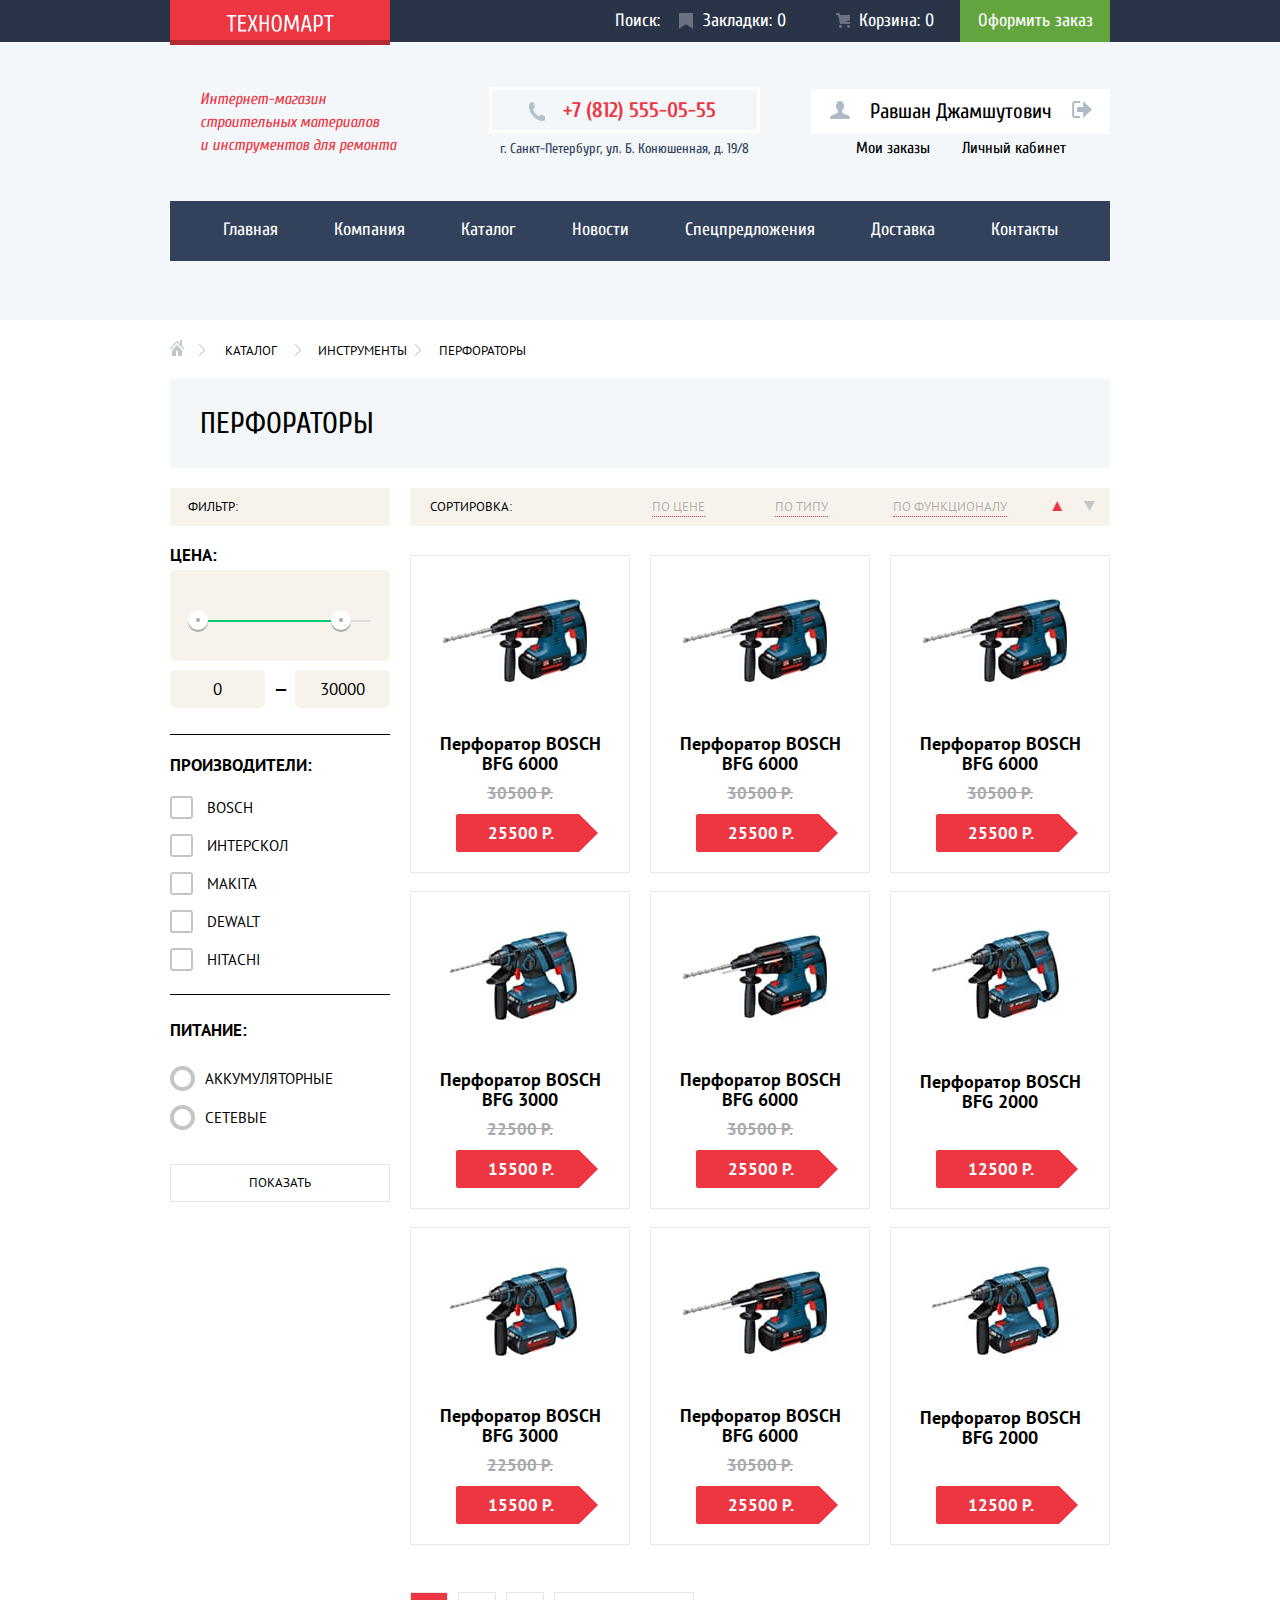
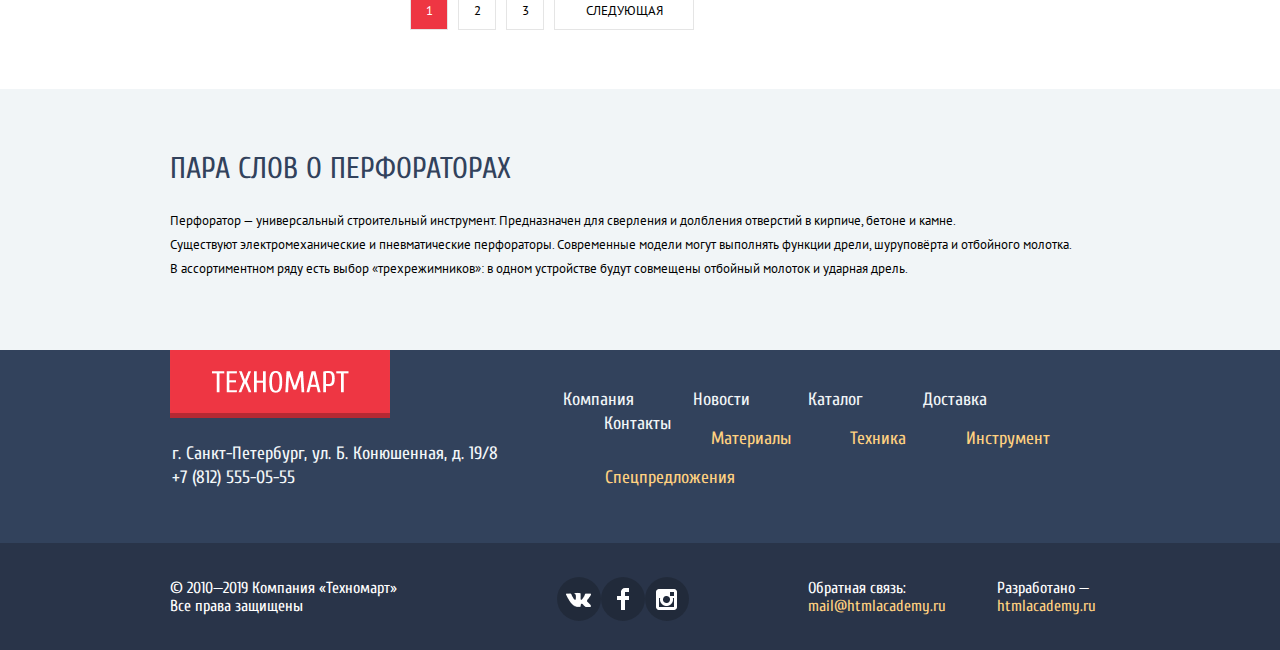
==== commit cd3c9349: "Дополнил код" ====
--- a/catalog.html
+++ b/catalog.html
@@ -97,12 +97,12 @@
         </li>
         <li class="sort-name">
           <button type="button" class="sort-button-updown">
-            <img src="img/filter-trian.png" class="filter-left" height="10" width="11" alt="стрелка вверх">
+            <img src="img/filter-trian-red.png" height="10" width="11" alt="стрелка вверх">
           </button>
         </li>
         <li class="sort-name">
           <button type="button" class="sort-button-updown">
-            <img src="img/filter-trian.png" class="filter-right" height="10" width="11" alt="стрелка вниз">
+            <img src="img/filter-trian.png" height="10" width="11" alt="стрелка вниз">
           </button>
         </li>
       </ul>
--- a/css/style.css
+++ b/css/style.css
@@ -120,7 +120,6 @@
 
 .search-line {
   position: relative;
-  margin-right: 185px;
 }
 
 .header-link {
@@ -1166,10 +1165,6 @@
   height: 10px;
 }
 
-.filter-left {
-  transform: rotate(180deg);
-}
-
 .sort-button, .sort-button-updown {
   font-family: "PT Sans", Arial, sans-serif;
   font-weight: normal;
@@ -1187,13 +1182,15 @@
   border: none;
 }
 
-.sort-button-updown:hover, .sort-button:hover, .sort-button:hover{
+.sort-button:hover, .sort-button:hover{
   color: var(--basic-black);
+  border-bottom: 1px solid var(--basic-red);
   text-decoration: none;
 }
 
-.sort-button-updown:focus, .sort-button:focus, .sort-button:focus {
+.sort-button:focus, .sort-button:focus {
 color: var(--basic-red);
+  border-bottom: none;
 }
 
 /*Фильтры*/
@@ -1810,19 +1807,6 @@
   height: 16px;
   top: 13px;
   left: 26px;
-  opacity: 0.3;
-}
-
-.search-line::before {
-  content: "";
-  position: absolute;
-  background-image: url("../img/icon-search.png");
-  background-position: 0 0;
-  background-repeat: no-repeat;
-  width: 17px;
-  height: 17px;
-  left: -25px;
-  top: 2px;
   opacity: 0.3;
 }
 
@@ -2765,3 +2749,62 @@
 #max-price {
   margin-left: 4px;
 }
+
+#search-line {
+  line-height: 42px;
+  width: 271px;
+  padding: 0;
+  margin: 0;
+  color: var(--basic-white);
+  background-color: transparent;
+  border: none;
+  outline: none;
+  padding-left: 41px;
+  background-image: url("../img/icon-search-click.png");
+  background-repeat: no-repeat;
+  background-position: 17px 13px;
+}
+
+#search-line:hover{
+  background-image: url("../img/icon-search.png");
+  background-repeat: no-repeat;
+  background-position: 17px 13px;
+  opacity: 1;
+}
+
+#search-line:focus{
+  background-color: white;
+  color: black;
+  background-image: url("../img/icon-search-red.png");
+  background-repeat: no-repeat;
+  background-position: 17px 13px;
+}
+
+#search-line:focus::placeholder {
+  color: var(--basic-black);
+  opacity: 1;
+}
+
+#search-line:active {
+  background-image: url("../img/icon-search-click.png");
+  background-repeat: no-repeat;
+  background-position: 17px 13px;;
+  background-color: transparent;
+}
+
+#search-line:active::placeholder {
+  color: var(--basic-white);
+  opacity: 0.3;
+}
+
+#search-line::placeholder {
+  color: var(--basic-white);
+  opacity: 1;
+}
+
+input[type='search']::-webkit-search-decoration,
+input[type='search']::-webkit-search-cancel-button,
+input[type='search']::-webkit-search-results-button,
+input[type='search']::-webkit-search-results-decoration {
+  display: none;
+}
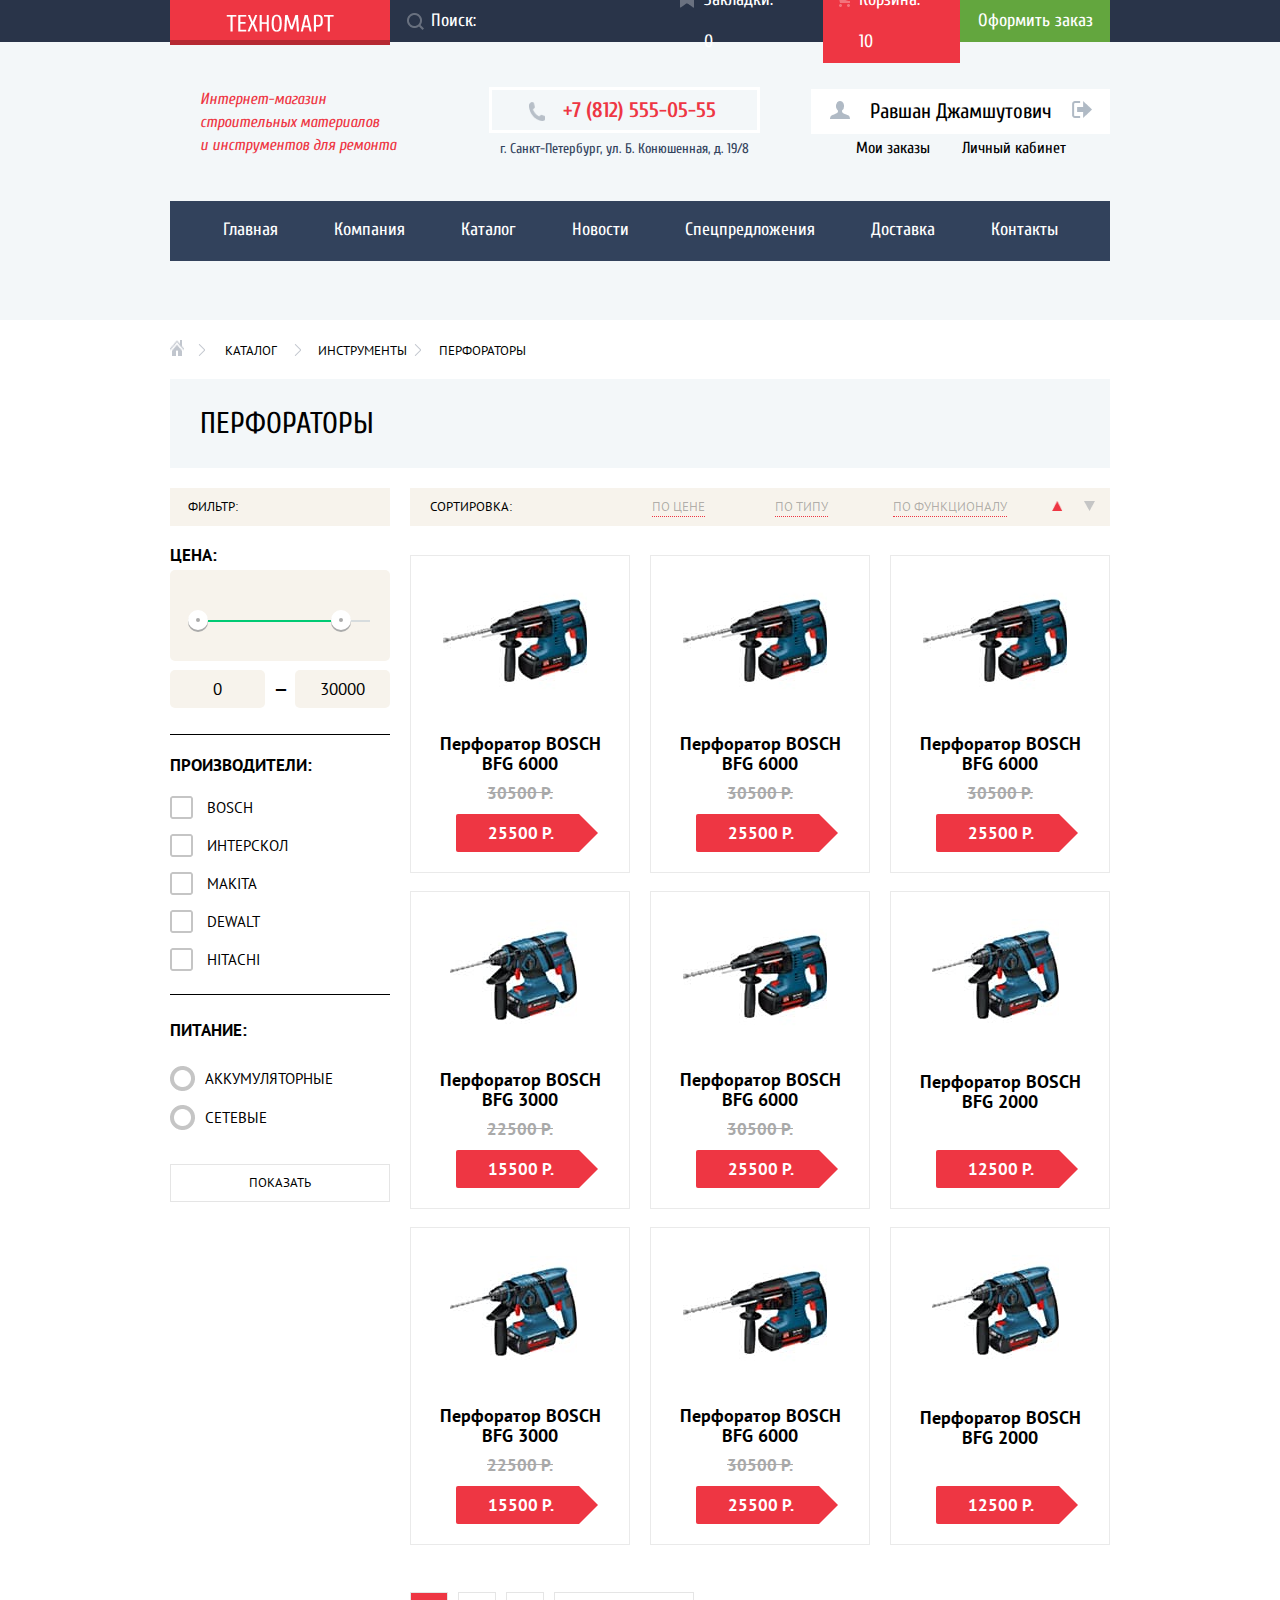
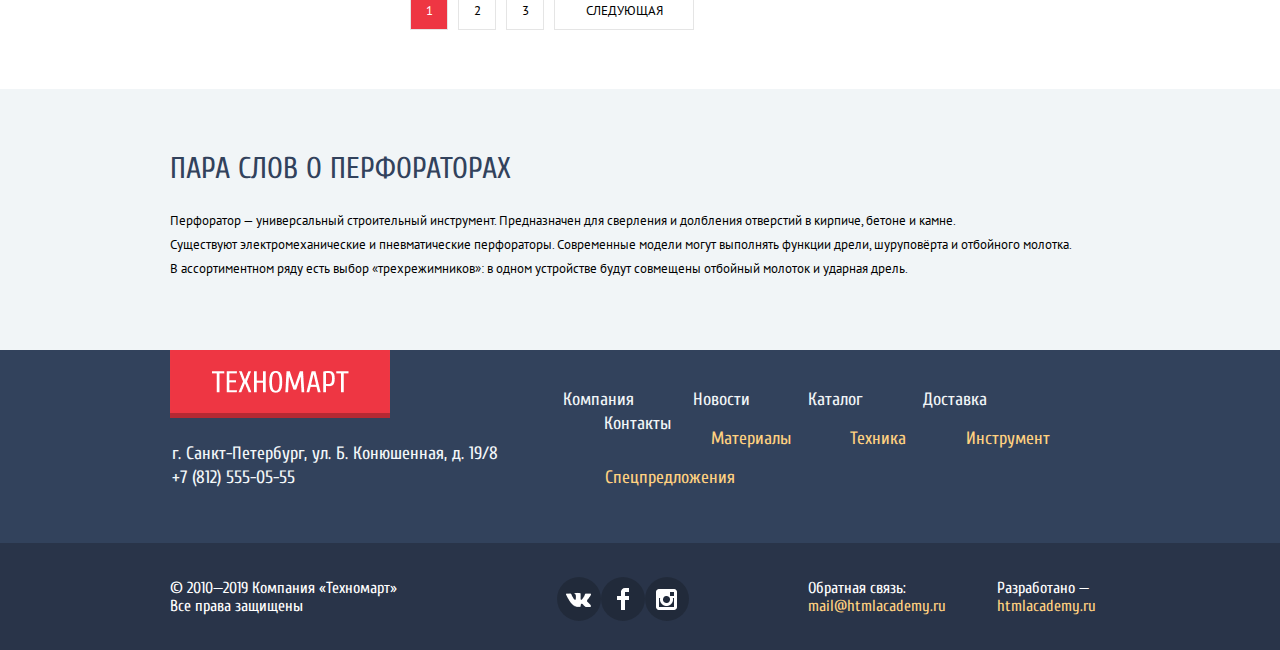
==== commit 00199058: "Дополнительные доработки + добавил JS" ====
--- a/catalog.html
+++ b/catalog.html
@@ -21,10 +21,14 @@
           </div>
         </h1>
         <ul class="header-links">
-          <li class="search-line">Поиск:</li>
-          <li class="marks-header"><a class="header-link marks" href="">Закладки: 0</a></li>
-          <li class="cart-header"><a class="header-link cart" href="">Корзина: 0</a></li>
-          <li class="cart-confirm"><a class="header-link confirm" href="">Оформить заказ</a></li>
+          <li class="search-line">
+            <form>
+              <input type="search" name="search" id="search-line" placeholder="Поиск:">
+            </form>
+          </li>
+          <li class="marks-header"><a class="header-link marks marks-catalog" href="">Закладки: 0</a></li>
+          <li class="cart-header"><a class="header-link cart cart-catalog" href="">Корзина: 10</a></li>
+          <li class="cart-confirm"><a class="header-link confirm confirm-catalog" href="">Оформить заказ</a></li>
         </ul>
       </div>
     </div>
@@ -182,9 +186,9 @@
       </ul>
     </section>
     <section class="catalog-products">
-      <ul class="items">
-        <li class="item">
-          <div class="item-hoover-buttons">
+      <ul class="items" id="catalog-items-list">
+        <li class="item">
+          <div class="item-hoover-buttons visual-hidden">
             <a href="" class="to-basket"><span class="to-basket-text">Купить</span></a>
             <a href="" class="mark">В закладки</a>
           </div>
@@ -196,7 +200,7 @@
           <button type="button" class="price-bordered">25500 Р.</button>
         </li>
         <li class="item">
-          <div class="item-hoover-buttons">
+          <div class="item-hoover-buttons visual-hidden">
             <a href="" class="to-basket"><span class="to-basket-text">Купить</span></a>
             <a href="" class="mark">В закладки</a>
           </div>
@@ -208,7 +212,7 @@
           <button type="button" class="price-bordered">25500 Р.</button>
         </li>
         <li class="item">
-          <div class="item-hoover-buttons">
+          <div class="item-hoover-buttons visual-hidden">
             <a href="" class="to-basket"><span class="to-basket-text">Купить</span></a>
             <a href="" class="mark">В закладки</a>
           </div>
@@ -220,7 +224,7 @@
           <button type="button" class="price-bordered">25500 Р.</button>
         </li>
         <li class="item">
-          <div class="item-hoover-buttons">
+          <div class="item-hoover-buttons visual-hidden">
             <a href="" class="to-basket"><span class="to-basket-text">Купить</span></a>
             <a href="" class="mark">В закладки</a>
           </div>
@@ -232,7 +236,7 @@
           <button type="button" class="price-bordered">15500 Р.</button>
         </li>
         <li class="item">
-          <div class="item-hoover-buttons">
+          <div class="item-hoover-buttons visual-hidden">
             <a href="" class="to-basket"><span class="to-basket-text">Купить</span></a>
             <a href="" class="mark">В закладки</a>
           </div>
@@ -244,7 +248,7 @@
           <button type="button" class="price-bordered">25500 Р.</button>
         </li>
         <li class="item item-last">
-          <div class="item-hoover-buttons">
+          <div class="item-hoover-buttons visual-hidden">
             <a href="" class="to-basket"><span class="to-basket-text">Купить</span></a>
             <a href="" class="mark">В закладки</a>
           </div>
@@ -255,7 +259,7 @@
           <button type="button" class="price-bordered">12500 Р.</button>
         </li>
         <li class="item">
-          <div class="item-hoover-buttons">
+          <div class="item-hoover-buttons visual-hidden">
             <a href="" class="to-basket"><span class="to-basket-text">Купить</span></a>
             <a href="" class="mark">В закладки</a>
           </div>
@@ -267,7 +271,7 @@
           <button type="button" class="price-bordered">15500 Р.</button>
         </li>
         <li class="item">
-          <div class="item-hoover-buttons">
+          <div class="item-hoover-buttons visual-hidden">
             <a href="" class="to-basket"><span class="to-basket-text">Купить</span></a>
             <a href="" class="mark">В закладки</a>
           </div>
@@ -279,7 +283,7 @@
           <button type="button" class="price-bordered">25500 Р.</button>
         </li>
         <li class="item item-last">
-          <div class="item-hoover-buttons">
+          <div class="item-hoover-buttons visual-hidden">
             <a href="" class="to-basket"><span class="to-basket-text">Купить</span></a>
             <a href="" class="mark">В закладки</a>
           </div>
@@ -388,15 +392,16 @@
     </section>
   </div>
 </footer>
-<section class="modal modal-basket">
+<section class="modal modal-basket visual-hidden">
   <div class="modal-basket-text">
     <p class="basket-text">Товар добавлен в корзину!</p>
   </div>
-  <button class="modal-close" type="button" aria-label="Закрыть"></button>
+  <button class="modal-close modal-basket-close" type="button" aria-label="Закрыть"></button>
   <div class="basket-buttons">
     <a href="" class="basket-button basket-buttons-confirm">Оформить заказ</a>
     <a href="" class="basket-button basket-buttons-continue"> Продолжить покупки</a>
   </div>
 </section>
+<script src="js/catalog.js"></script>
 </body>
 </html>
--- a/css/style.css
+++ b/css/style.css
@@ -813,11 +813,17 @@
   margin-left: 35px;
 }
 
+.about-map-link {
+  width: 300px;
+  height: 158px;
+  margin-top: 32px;
+  margin-left: 160px;
+  margin-bottom: 7px;
+}
+
 .about-map {
   height: 158px;
   width: 300px;
-  margin-top: 32px;
-  margin-left: 160px;
 }
 
 /*Подвал*/
@@ -991,6 +997,23 @@
 
 
 /*Каталог*/
+.cart-catalog {
+  background-color: var(--basic-red);
+  padding-left: 36px;
+  padding-right: 21px;
+}
+
+.marks-catalog {
+  padding-right: 37px;
+}
+
+.cart-header .cart-catalog:hover {
+  background-color:  var(--dark-red);
+}
+
+.cart-header .cart-catalog:focus {
+  background-color: var(--darkest-red);
+}
 
 .log-out {
   font-family: Cuprum, Arial, sans-serif;
@@ -1809,6 +1832,20 @@
   left: 26px;
   opacity: 0.3;
 }
+
+.cart-catalog::before {
+  content: "";
+  position: absolute;
+  background-image: url("../img/icon-cart.png");
+  background-repeat: no-repeat;
+  background-position: 0 0;
+  width: 14px;
+  height: 16px;
+  top: 13px;
+  left: 13px;
+  opacity: 0.3;
+}
+
 
 .cart:hover::before, .marks:hover::before {
   opacity: 1;
@@ -2319,7 +2356,6 @@
   position: relative;
   bottom: 55px;
   right: 3px;
-  display: none;
 }
 
 .to-basket {
@@ -2400,7 +2436,6 @@
 
 /*Модальное окно каталог*/
 .modal-basket {
-  display: none;
   position: fixed;
   top: 300px;
   right: 0;
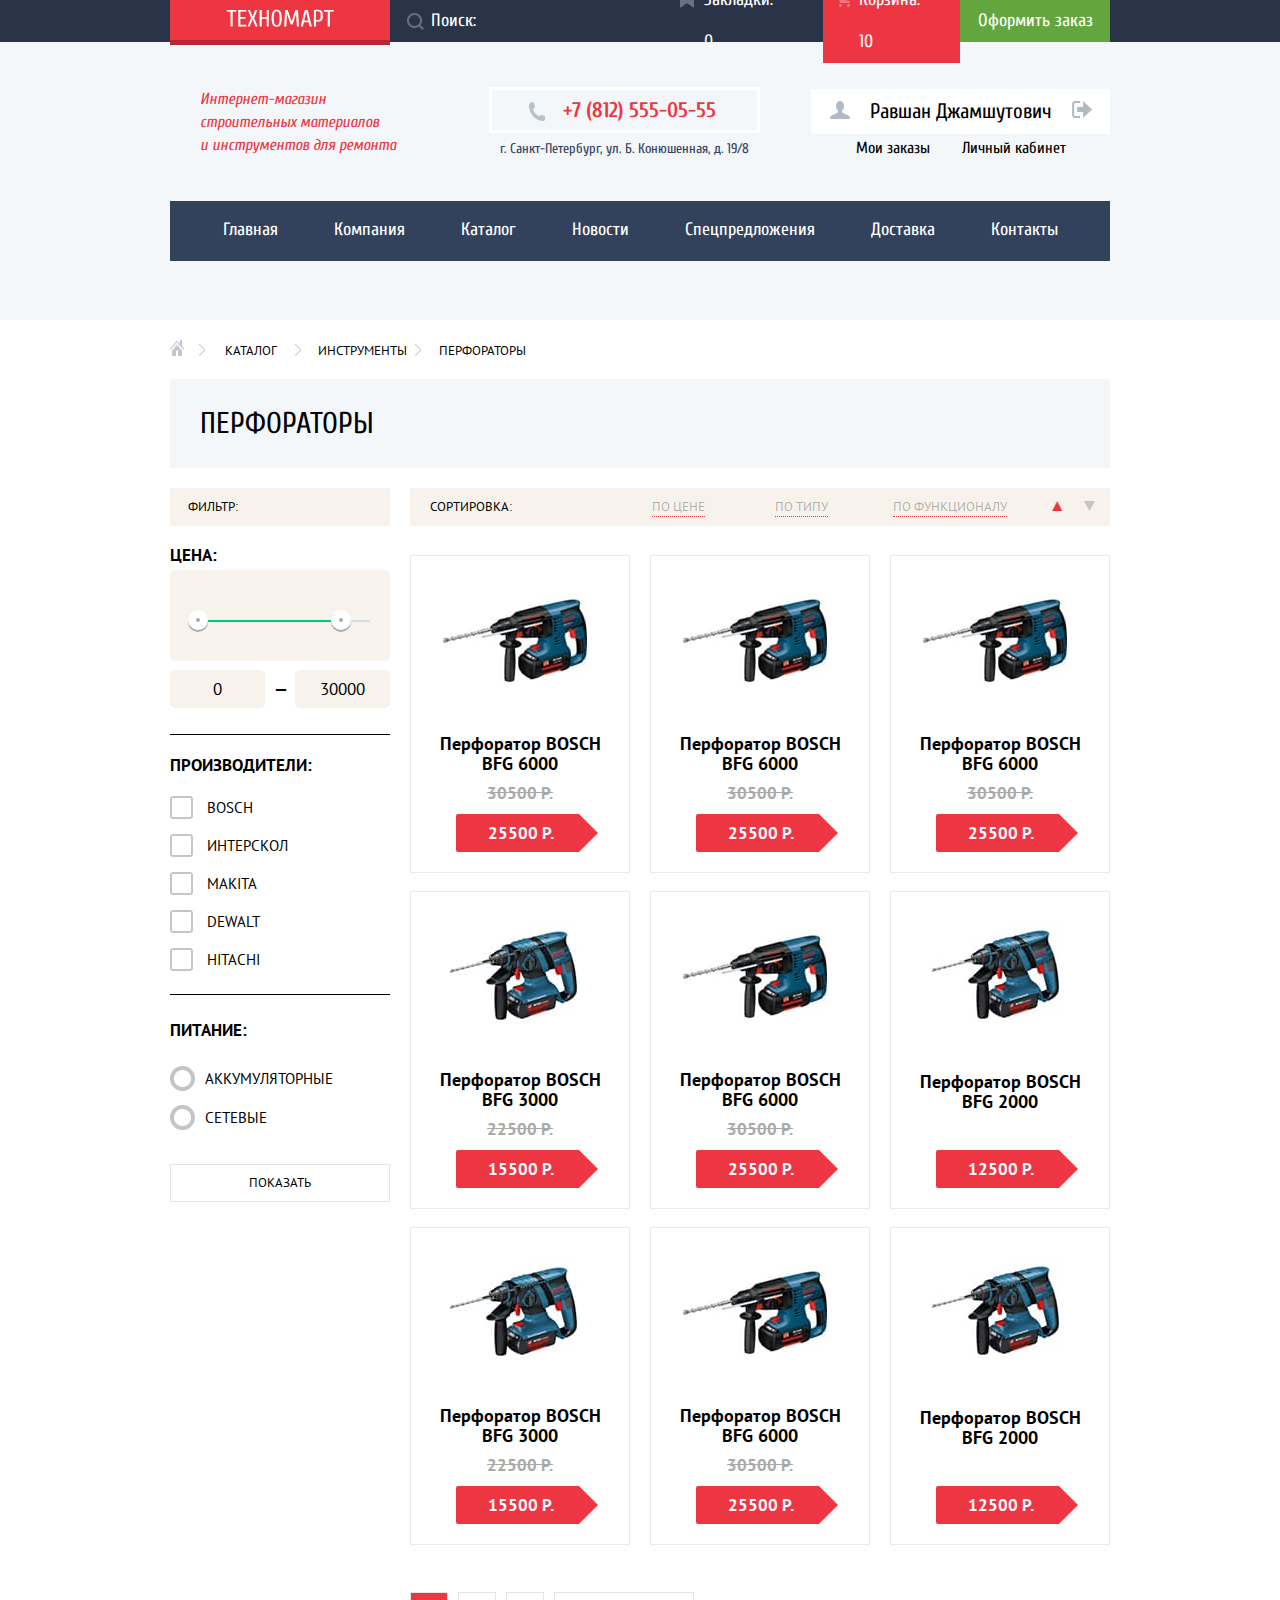
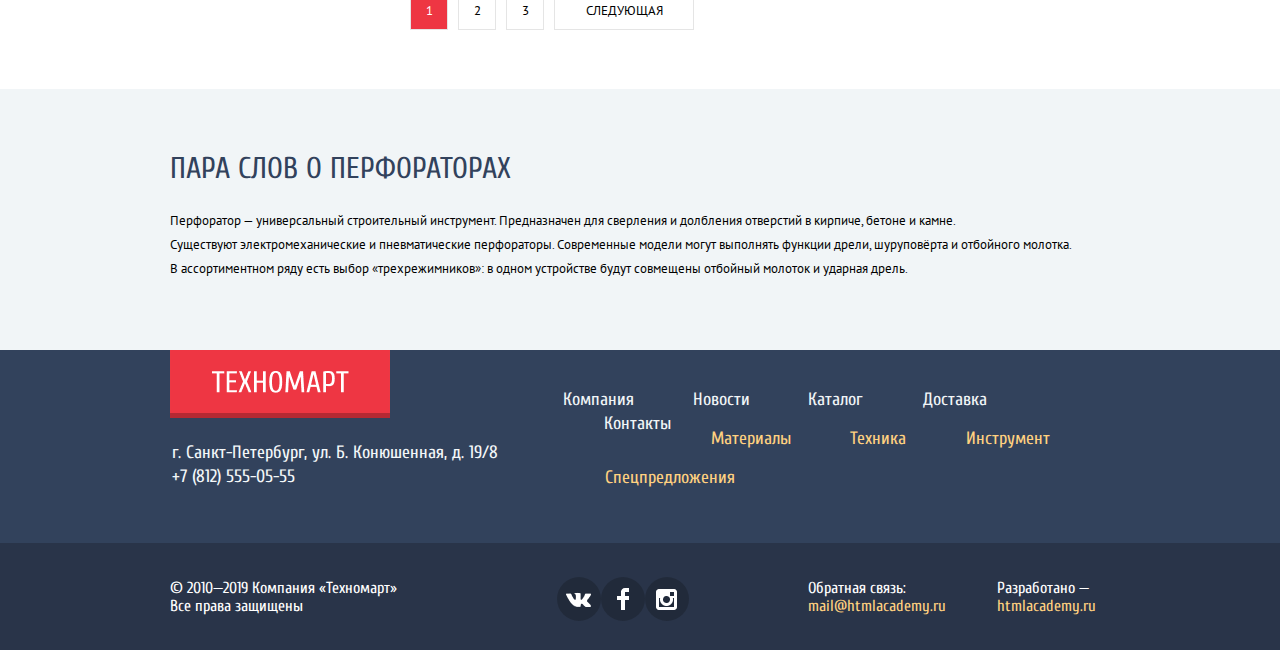
==== commit 0112cd32: "Исправил замечания, доработал код JS" ====
--- a/catalog.html
+++ b/catalog.html
@@ -14,16 +14,15 @@
   <section class="header-top">
     <div class="header-bar">
       <div class="header-top-wrapper">
-        <h1 class="logo-header">
-          <div class="logo-container">
-            <a href="index.html"><img src="img/logo-technomart.png" height="18" width="108" alt="логотип"
-                                      class="logo-picture-text"></a>
-          </div>
-        </h1>
+        <h1 class="logo-header">Техномарт</h1>
+        <div class="logo-container">
+          <a href="index.html"><img src="img/logo-technomart.png" height="18" width="108" alt="логотип"
+                                    class="logo-picture-text"></a>
+        </div>
         <ul class="header-links">
           <li class="search-line">
             <form>
-              <input type="search" name="search" id="search-line" placeholder="Поиск:">
+              <input type="search" name="search" id="search-line" placeholder="Поиск:" class="search-line-input">
             </form>
           </li>
           <li class="marks-header"><a class="header-link marks marks-catalog" href="">Закладки: 0</a></li>
@@ -130,11 +129,11 @@
               </div>
               <div class="price-controls">
                 <label class="min-price">
-                  <input type="number" name="min-price" value="0" id="min-price">
+                  <input type="number" name="min-price" value="0" id="min-price" class="min-price-input">
                 </label>
                 <span>&mdash;</span>
                 <label class="max-price">
-                  <input type="number" name="max-price" value="30000" id="max-price">
+                  <input type="number" name="max-price" value="30000" id="max-price" class="max-price-input">
                 </label>
               </div>
             </div>
--- a/css/style.css
+++ b/css/style.css
@@ -48,7 +48,7 @@
   --bright-green: #00ca74;
 }
 
-body, header, footer {
+.page-body, .main-header, .main-footer {
   min-width: 960px;
   margin: 0;
   padding: 0;
@@ -65,19 +65,15 @@
   margin: 0 0;
 }
 
-a {
+.page a {
   text-decoration: none;
 }
 
-p, h1, h2, a, h3, h4 {
-  margin-block-end: 0;
-  margin-block-start: 0;
-}
-
-img {
-  max-width: 100%;
-  height: auto;
-}
+/*img {*/
+/*  max-width: 100%;*/
+/*  height: auto;*/
+/*}*/
+
 /*Верх шапки*/
 
 .page-body {
@@ -112,7 +108,7 @@
   line-height: 42px;
 }
 
-.header-link-comfirm {
+.header-link-confirm {
   line-height: 42px;
   display: inline-block;
   padding: 0 19px;
@@ -132,27 +128,29 @@
 }
 
 
-.marks{
+.marks {
   padding-left: 43px;
   padding-right: 24px;
 }
 
-.cart{
+.cart {
   padding-left: 49px;
   padding-right: 26px;
 }
 
 .header-links li .confirm {
-padding: 0;
-}
-
- .cart-header a:focus,.marks-header a:focus {
+  padding: 0;
+}
+
+.cart-header a:focus, .marks-header a:focus {
   background-color: var(--darker-blue);
   color: var(--transparent-white);
 }
-.cart-header a:hover,.marks-header a:hover{
+
+.cart-header a:hover, .marks-header a:hover {
   background-color: var(--darkest-blue);
 }
+
 .confirm:hover {
   background-color: var(--dark-green);
 }
@@ -193,6 +191,7 @@
   margin: 0;
   margin-left: 30px;
   margin-top: 46px;
+  margin-block-end: 0;
 }
 
 .header-info {
@@ -203,6 +202,7 @@
   font-size: 14px;
   line-height: 24px;
   margin-block-start: 0;
+  margin-block-end: 0;
   margin-top: 6px;
 }
 
@@ -292,6 +292,7 @@
   padding: 0;
 
 }
+
 /*.navigation li {
   display: inline-block;
 }*/
@@ -322,7 +323,8 @@
   font-size: 14px;
   line-height: 18px;
 }
-.menu{
+
+.menu {
   list-style-type: none;
   padding: 0 0;
   margin: 59px auto;
@@ -339,9 +341,10 @@
   font-weight: bold;
   font-size: 24px;
   line-height: 30px;
-  margin-bottom: 14px;
+  margin-bottom: 10px;
   color: var(--basic-white);
   position: relative;
+  margin-block-start: 0;
 }
 
 .menu-link {
@@ -503,7 +506,7 @@
 }
 
 .item:hover {
-  box-shadow:0 0 15px -10px var(--basic-black);
+  box-shadow: 0 0 15px -10px var(--basic-black);
 }
 
 .item .crossed {
@@ -517,6 +520,7 @@
   text-decoration: line-through;
   text-align: center;
   margin-bottom: 12px;
+  margin-block-start: 0;
 }
 
 .price-bordered {
@@ -546,7 +550,7 @@
   margin-bottom: 22px;
 }
 
-.perforator-3000{
+.perforator-3000 {
   margin-bottom: 30px;
   margin-left: -16px;
 }
@@ -559,6 +563,7 @@
   line-height: 20px;
   text-align: center;
   margin-bottom: 10px;
+  margin-block-start: 0;
 }
 
 .item-second .item-name {
@@ -601,7 +606,7 @@
 }
 
 .brand img:hover {
-  box-shadow:0 0 15px -10px var(--basic-black);
+  box-shadow: 0 0 15px -10px var(--basic-black);
 }
 
 .brand a:focus {
@@ -613,6 +618,7 @@
   padding: 0 0;
 
 }
+
 /*Cервисы*/
 .services {
   color: var(--basic-black);
@@ -723,6 +729,7 @@
   text-transform: uppercase;
   margin-bottom: 24px;
   margin-right: 20px;
+  margin-block-start: 0
 }
 
 .about-text-top, .about-text-bottom {
@@ -731,6 +738,7 @@
   font-weight: normal;
   font-size: 13px;
   line-height: 24px;
+  margin-block-start: 0
 }
 
 .about-text-top {
@@ -811,6 +819,8 @@
   font-size: 13px;
   line-height: 24px;
   margin-left: 35px;
+  margin-block-start: 0;
+  margin-block-end: 0
 }
 
 .about-map-link {
@@ -845,6 +855,7 @@
   margin-block-start: 0;
   margin-top: 20px;
   margin-left: 2px;
+  margin-block-start: 0;
 }
 
 
@@ -863,7 +874,7 @@
   display: inline;
 }
 
-.footer-menu li:nth-child(1){
+.footer-menu li:nth-child(1) {
   margin-left: 17px;
 }
 
@@ -919,6 +930,7 @@
   opacity: 0.5;
   text-decoration: none;
 }
+
 .social-media-list {
   list-style-type: none;
   padding: 0;
@@ -993,7 +1005,6 @@
   text-decoration: none;
   color: var(--basic-red);
 }
-
 
 
 /*Каталог*/
@@ -1008,7 +1019,7 @@
 }
 
 .cart-header .cart-catalog:hover {
-  background-color:  var(--dark-red);
+  background-color: var(--dark-red);
 }
 
 .cart-header .cart-catalog:focus {
@@ -1036,6 +1047,7 @@
   margin-top: 5px;
   margin-left: 60px;
 }
+
 .user-menu a:first-child {
   padding-right: 28px;
 }
@@ -1138,7 +1150,7 @@
   margin-left: 30px;
 }
 
-.catalog-top{
+.catalog-top {
   display: flex;
   justify-content: flex-start;
   align-items: center;
@@ -1183,6 +1195,7 @@
 .sort-name:nth-child(5) {
   margin-right: 18px;
 }
+
 .filter-left, .filter-right {
   width: 11px;
   height: 10px;
@@ -1201,18 +1214,19 @@
   border-bottom: 1px dotted var(--basic-red);
   padding: 0;
 }
+
 .sort-button-updown {
   border: none;
 }
 
-.sort-button:hover, .sort-button:hover{
+.sort-button:hover, .sort-button:hover {
   color: var(--basic-black);
   border-bottom: 1px solid var(--basic-red);
   text-decoration: none;
 }
 
 .sort-button:focus, .sort-button:focus {
-color: var(--basic-red);
+  color: var(--basic-red);
   border-bottom: none;
 }
 
@@ -1271,6 +1285,7 @@
   height: 38px;
   margin-bottom: 14px;
 }
+
 .filter-heading-text {
   font-family: PT Sans, Arial, sans-serif;
   font-style: normal;
@@ -1280,6 +1295,8 @@
   padding-top: 10px;
   padding-left: 18px;
   text-transform: uppercase;
+  margin-block-start: 0;
+  margin-block-end: 0;
 }
 
 .filter-button {
@@ -1305,7 +1322,7 @@
 }
 
 /*Номера страниц*/
-.number-container{
+.number-container {
   font-family: "PT Sans", Arial, sans-serif;
   font-weight: normal;
   font-size: 13px;
@@ -1317,6 +1334,7 @@
   margin-right: 10px;
 
 }
+
 .page-numbers {
   display: flex;
   justify-content: flex-start;
@@ -1352,6 +1370,7 @@
 .normal-button:hover, .active-button:hover, .next-button:hover {
   border-color: var(--grey);
 }
+
 .normal-button:focus, .active-button:focus, .next-button:focus {
   border: 1px solid var(--basic-red);
 }
@@ -1367,7 +1386,10 @@
   font-style: normal;
   font-size: 13px;
   line-height: 24px;
-}
+  margin-block-end: 0;
+  margin-block-start: 0;
+}
+
 .about-heading {
   font-family: Cuprum, Arial, sans-serif;
   font-style: normal;
@@ -1376,7 +1398,10 @@
   line-height: 30px;
   text-transform: uppercase;
   padding-top: 65px;
-}
+  margin-block-end: 0;
+  margin-block-start: 0;
+}
+
 /*Декорации*/
 
 .perforator-2000 {
@@ -1406,6 +1431,7 @@
 
 .logo-header {
   margin: 0;
+  display: none;
 }
 
 .logo-container {
@@ -1487,7 +1513,7 @@
 .main-nav ul {
 }
 
-.nav-link{
+.nav-link {
   display: block;
   padding: 17px 28px 19px;
   text-align: center;
@@ -1626,11 +1652,13 @@
   column-gap: 20px;
   row-gap: 12px;
 }
+
 .brand a {
   line-height: 0;
   font-size: 0;
   font-weight: 0;
 }
+
 /*Сервисы*/
 
 .services-bar {
@@ -1648,7 +1676,7 @@
   padding-bottom: 100px;
 }
 
-.services-header{
+.services-header {
   grid-column: 1 / 3;
 }
 
@@ -1659,7 +1687,7 @@
   flex-direction: column;
   justify-content: flex-start;
   align-items: flex-end;
-  grid-column: 1 / 2 ;
+  grid-column: 1 / 2;
   grid-row: 2 / 3;
 }
 
@@ -1670,7 +1698,7 @@
 
 .services-car {
   text-align: right;
-height: min-content;
+  height: min-content;
 }
 
 .services-description {
@@ -1867,7 +1895,7 @@
   background-position: 0 0;
 }
 
-.button-login::before{
+.button-login::before {
   content: "";
   position: absolute;
   background-image: url("../img/icon-login.png");
@@ -2015,7 +2043,7 @@
   border-bottom-color: transparent;
 }
 
-.services-buttons-container::after{
+.services-buttons-container::after {
   content: "";
   position: absolute;
   background-image: url("../img/services-side-line.png");
@@ -2058,7 +2086,7 @@
   grid-column: 1 / -1;
 }
 
-.catalog-top{
+.catalog-top {
   grid-column: 2 / 3;
 }
 
@@ -2095,7 +2123,7 @@
   grid-column: 2 / 3;
 }
 
-.header-account-buttons{
+.header-account-buttons {
   display: flex;
   flex-direction: column;
   justify-content: flex-start;
@@ -2250,7 +2278,7 @@
   height: 423px;
   width: 620px;
   border-top: 7px solid var(--basic-red);
-  box-shadow:0 0 15px -10px var(--basic-black);
+  box-shadow: 0 0 15px -10px var(--basic-black);
   top: 420px;
   bottom: auto;
   right: 15px;
@@ -2261,6 +2289,7 @@
   height: 311px;
   position: relative;
 }
+
 .write-us .modal-close {
   left: 584px;
   top: 11px;
@@ -2331,7 +2360,6 @@
 }
 
 .modal-map {
-  display: none;
   height: 442px;
   width: 943px;
   border-top: 7px solid var(--basic-red);
@@ -2345,6 +2373,7 @@
 }
 
 .modal-map iframe {
+  border: none;
   border: none;
 }
 
@@ -2384,7 +2413,7 @@
 }
 
 .to-basket:hover {
-  background-color:  var(--dark-green);
+  background-color: var(--dark-green);
 }
 
 .to-basket:focus {
@@ -2445,7 +2474,7 @@
   width: 620px;
   height: 275px;
   border-top: 7px solid var(--basic-red);
-  box-shadow:0 0 15px -10px var(--basic-black);
+  box-shadow: 0 0 15px -10px var(--basic-black);
 }
 
 .basket-buttons {
@@ -2551,7 +2580,7 @@
   margin-top: 12px;
 }
 
-#user-name, #user-email {
+.user-name-input, .user-email-input {
   width: 216px;
   height: 36px;
   border: 2px solid var(--grey);
@@ -2566,7 +2595,7 @@
   margin: 0;
 }
 
-#user-text {
+.user-text-input {
   width: 458px;
   height: 110px;
   font-family: PT Sans, Arial, sans-serif;
@@ -2621,6 +2650,7 @@
   display: flex;
   flex-direction: column;
 }
+
 .custom-checkbox {
   position: absolute;
   z-index: -1;
@@ -2640,13 +2670,14 @@
   margin-top: 10px;
 }
 
-.custom-checkbox+label {
+.custom-checkbox + label {
   display: inline-flex;
   align-items: center;
   user-select: none;
 }
-.custom-checkbox+label::before {
-  content: '';
+
+.custom-checkbox + label::before {
+  content: "";
   background-image: url("../img/checkbox-off.png");
   width: 27px;
   height: 23px;
@@ -2656,7 +2687,7 @@
   margin-right: 10px;
 }
 
-.custom-checkbox:checked+label::before {
+.custom-checkbox:checked + label::before {
   background-image: url("../img/checkbox-on.png");
   width: 27px;
   height: 23px;
@@ -2675,14 +2706,14 @@
   opacity: 0;
 }
 
-.custom-radio+label {
+.custom-radio + label {
   display: inline-flex;
   align-items: center;
   user-select: none;
 }
 
-.custom-radio+label::before {
-  content: '';
+.custom-radio + label::before {
+  content: "";
   background-image: url("../img/radio-off.png");
   width: 25px;
   height: 25px;
@@ -2692,8 +2723,8 @@
   margin-right: 10px;
 }
 
-.custom-radio:checked+label::before {
-background-image: url("../img/radio-on.png");
+.custom-radio:checked + label::before {
+  background-image: url("../img/radio-on.png");
   margin-right: 10px;
 }
 
@@ -2771,21 +2802,27 @@
   background: var(--light-beige);
 }
 
-input[type='number']::-webkit-inner-spin-button,
-input[type='number']::-webkit-outer-spin-button {
+.min-price-input::-webkit-inner-spin-button,
+.min-price-input::-webkit-outer-spin-button {
   -webkit-appearance: none;
   margin: 0;
 }
 
+.max-price-input::-webkit-inner-spin-button,
+.max-price-input::-webkit-outer-spin-button {
+  -webkit-appearance: none;
+  margin: 0;
+}
+
 .price-controls span {
   margin-left: 4px;
 }
 
-#max-price {
+.max-price-input {
   margin-left: 4px;
 }
 
-#search-line {
+.search-line-input {
   line-height: 42px;
   width: 271px;
   padding: 0;
@@ -2800,14 +2837,14 @@
   background-position: 17px 13px;
 }
 
-#search-line:hover{
+.search-line-input:hover {
   background-image: url("../img/icon-search.png");
   background-repeat: no-repeat;
   background-position: 17px 13px;
   opacity: 1;
 }
 
-#search-line:focus{
+.search-line-input:focus {
   background-color: white;
   color: black;
   background-image: url("../img/icon-search-red.png");
@@ -2815,31 +2852,55 @@
   background-position: 17px 13px;
 }
 
-#search-line:focus::placeholder {
+.search-line-input:focus::placeholder {
   color: var(--basic-black);
   opacity: 1;
 }
 
-#search-line:active {
+.search-line-input:active {
   background-image: url("../img/icon-search-click.png");
   background-repeat: no-repeat;
   background-position: 17px 13px;;
   background-color: transparent;
 }
 
-#search-line:active::placeholder {
+.search-line-input:active::placeholder {
   color: var(--basic-white);
   opacity: 0.3;
 }
 
-#search-line::placeholder {
+.search-line-input::placeholder {
   color: var(--basic-white);
   opacity: 1;
 }
 
-input[type='search']::-webkit-search-decoration,
-input[type='search']::-webkit-search-cancel-button,
-input[type='search']::-webkit-search-results-button,
-input[type='search']::-webkit-search-results-decoration {
+.search-line-input::-webkit-search-decoration,
+.search-line-input::-webkit-search-cancel-button,
+.search-line-input::-webkit-search-results-button,
+.search-line-input::-webkit-search-results-decoration {
   display: none;
 }
+
+/*Анимация*/
+.modal-show {
+  display: block;
+  animation: bounce 0.6s;
+}
+
+@keyframes bounce {
+  0% {
+    transform: translateY(-2000px);
+  }
+
+  70% {
+    transform: translateY(30px);
+  }
+
+  90% {
+    transform: translateY(-10px);
+  }
+
+  100% {
+    transform: translateY(0);
+  }
+}
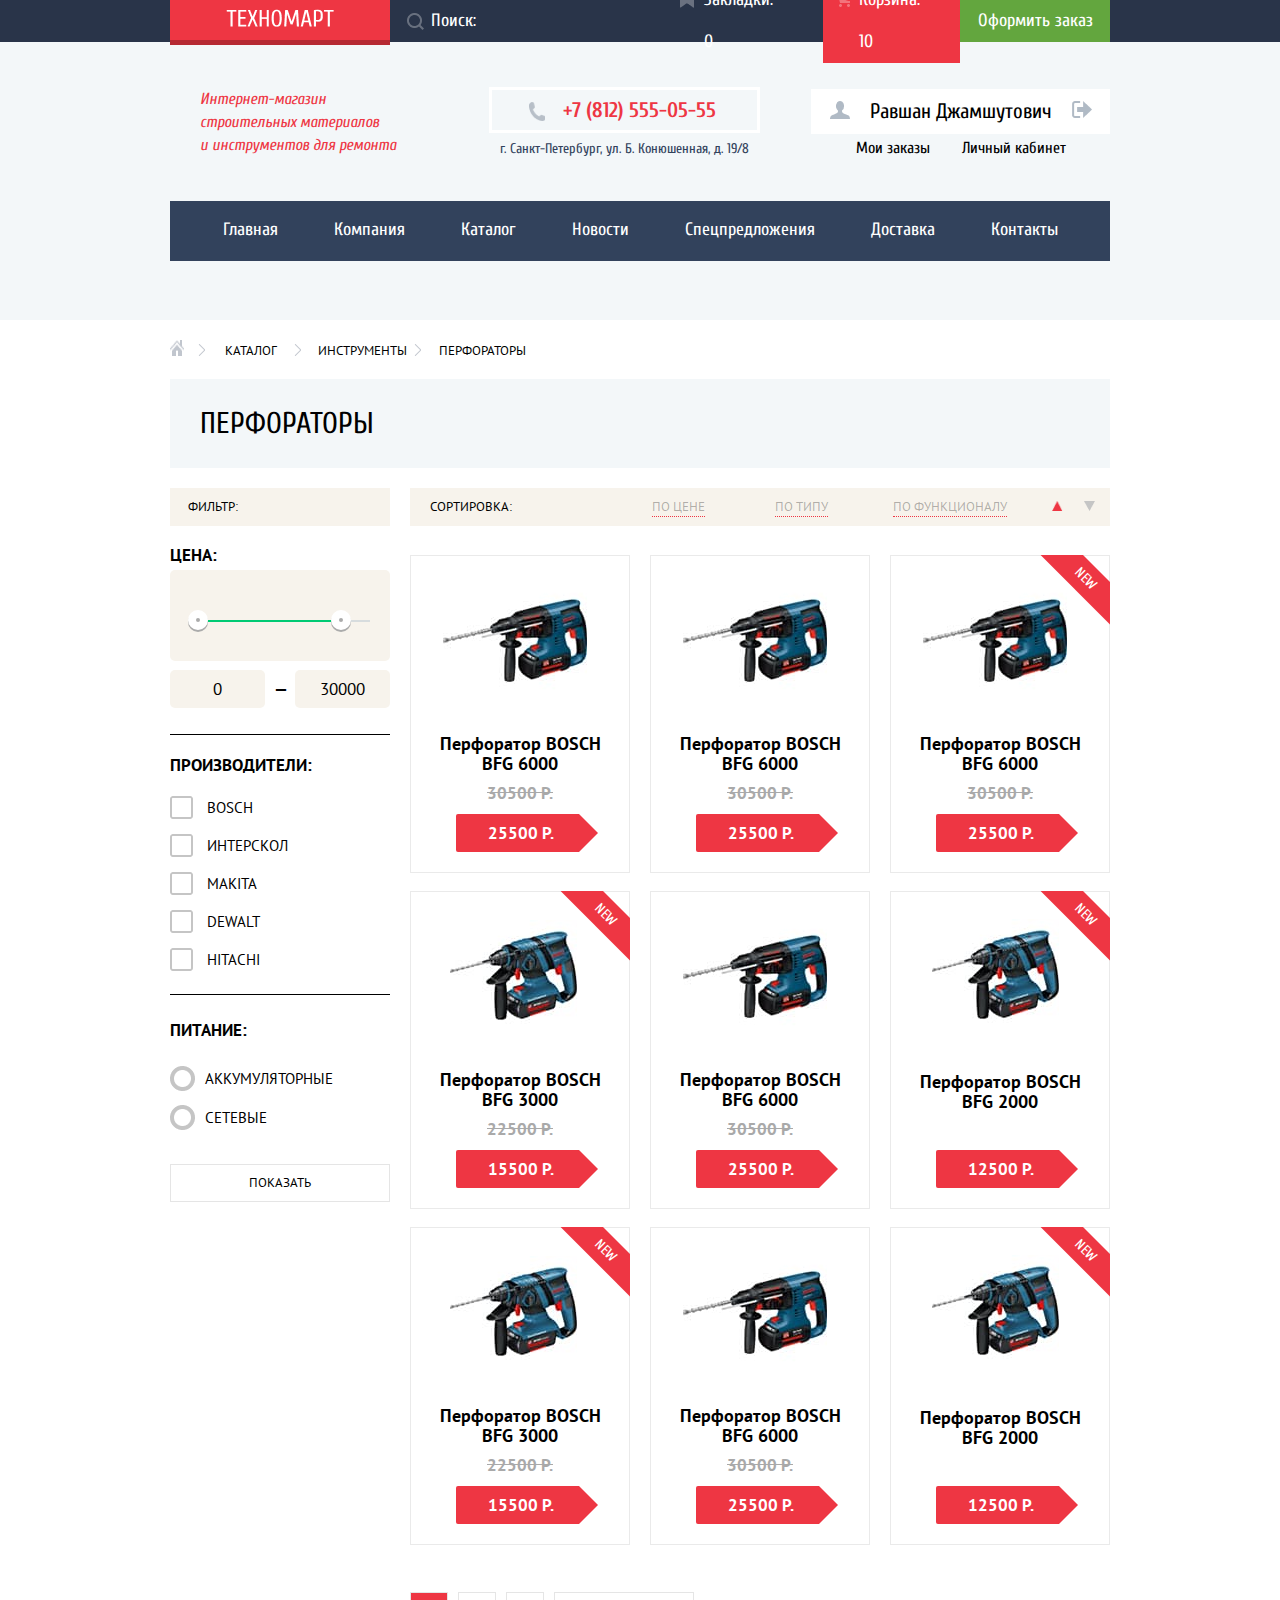
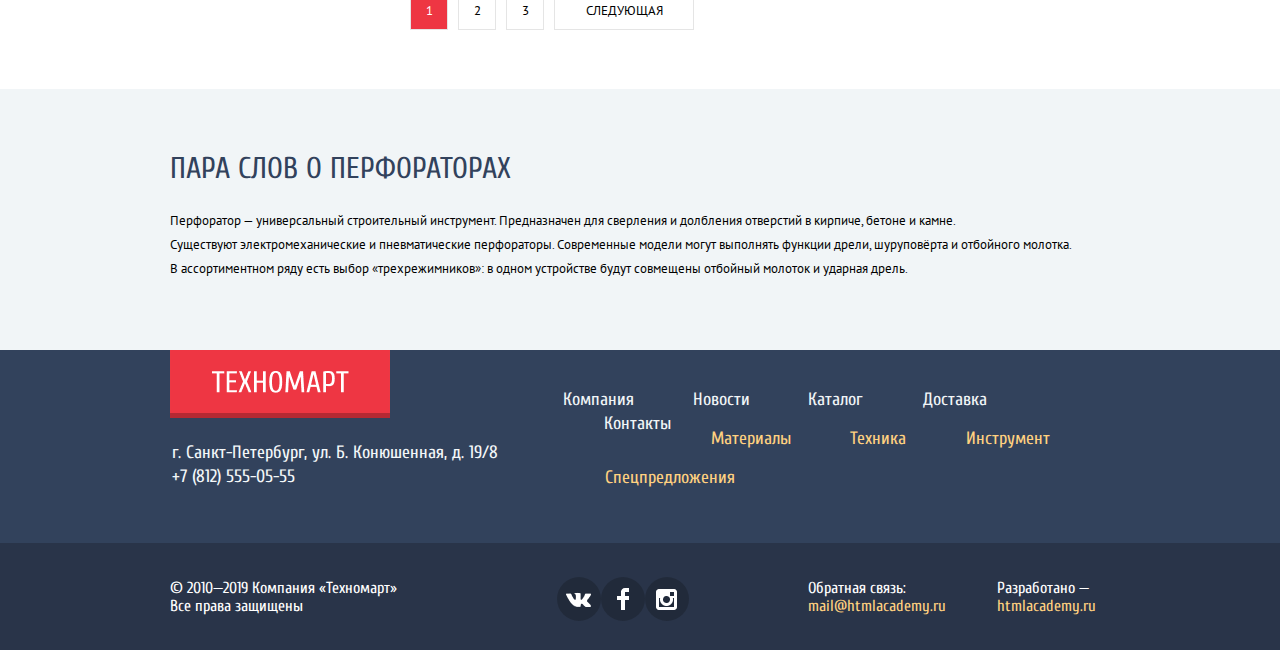
==== commit 9609173b: "Исправил ошибки" ====
--- a/catalog.html
+++ b/catalog.html
@@ -215,7 +215,7 @@
             <a href="" class="to-basket"><span class="to-basket-text">Купить</span></a>
             <a href="" class="mark">В закладки</a>
           </div>
-          <div class="img-item">
+          <div class="img-item new">
             <img src="img/BFG-6000.jpg" width="144" height="128" alt="Перфоратор" class=" perforator perforator-6000">
           </div>
           <h3 class="item-name">Перфоратор BOSCH<br>BFG 6000<br></h3>
@@ -227,7 +227,7 @@
             <a href="" class="to-basket"><span class="to-basket-text">Купить</span></a>
             <a href="" class="mark">В закладки</a>
           </div>
-          <div class="img-item">
+          <div class="img-item new">
             <img src="img/BFG-3000.jpg" width="127" height="112" alt="Перфоратор" class=" perforator perforator-3000">
           </div>
           <h3 class="item-name">Перфоратор BOSCH<br>BFG 3000<br></h3>
@@ -251,7 +251,7 @@
             <a href="" class="to-basket"><span class="to-basket-text">Купить</span></a>
             <a href="" class="mark">В закладки</a>
           </div>
-          <div class="img-item">
+          <div class="img-item new">
             <img src="img/BFG-2000.jpg" width="127" height="112" alt="Перфоратор" class=" perforator perforator-2000">
           </div>
           <h3 class="item-name">Перфоратор BOSCH<br>BFG 2000<br></h3>
@@ -262,7 +262,7 @@
             <a href="" class="to-basket"><span class="to-basket-text">Купить</span></a>
             <a href="" class="mark">В закладки</a>
           </div>
-          <div class="img-item">
+          <div class="img-item new">
             <img src="img/BFG-3000.jpg" width="127" height="112" alt="Перфоратор" class=" perforator perforator-3000">
           </div>
           <h3 class="item-name">Перфоратор BOSCH<br>BFG 3000<br></h3>
@@ -286,7 +286,7 @@
             <a href="" class="to-basket"><span class="to-basket-text">Купить</span></a>
             <a href="" class="mark">В закладки</a>
           </div>
-          <div class="img-item">
+          <div class="img-item new">
             <img src="img/BFG-2000.jpg" width="127" height="112" alt="Перфоратор" class=" perforator perforator-2000">
           </div>
           <h3 class="item-name">Перфоратор BOSCH<br>BFG 2000<br></h3>
--- a/css/style.css
+++ b/css/style.css
@@ -69,11 +69,6 @@
   text-decoration: none;
 }
 
-/*img {*/
-/*  max-width: 100%;*/
-/*  height: auto;*/
-/*}*/
-
 /*Верх шапки*/
 
 .page-body {
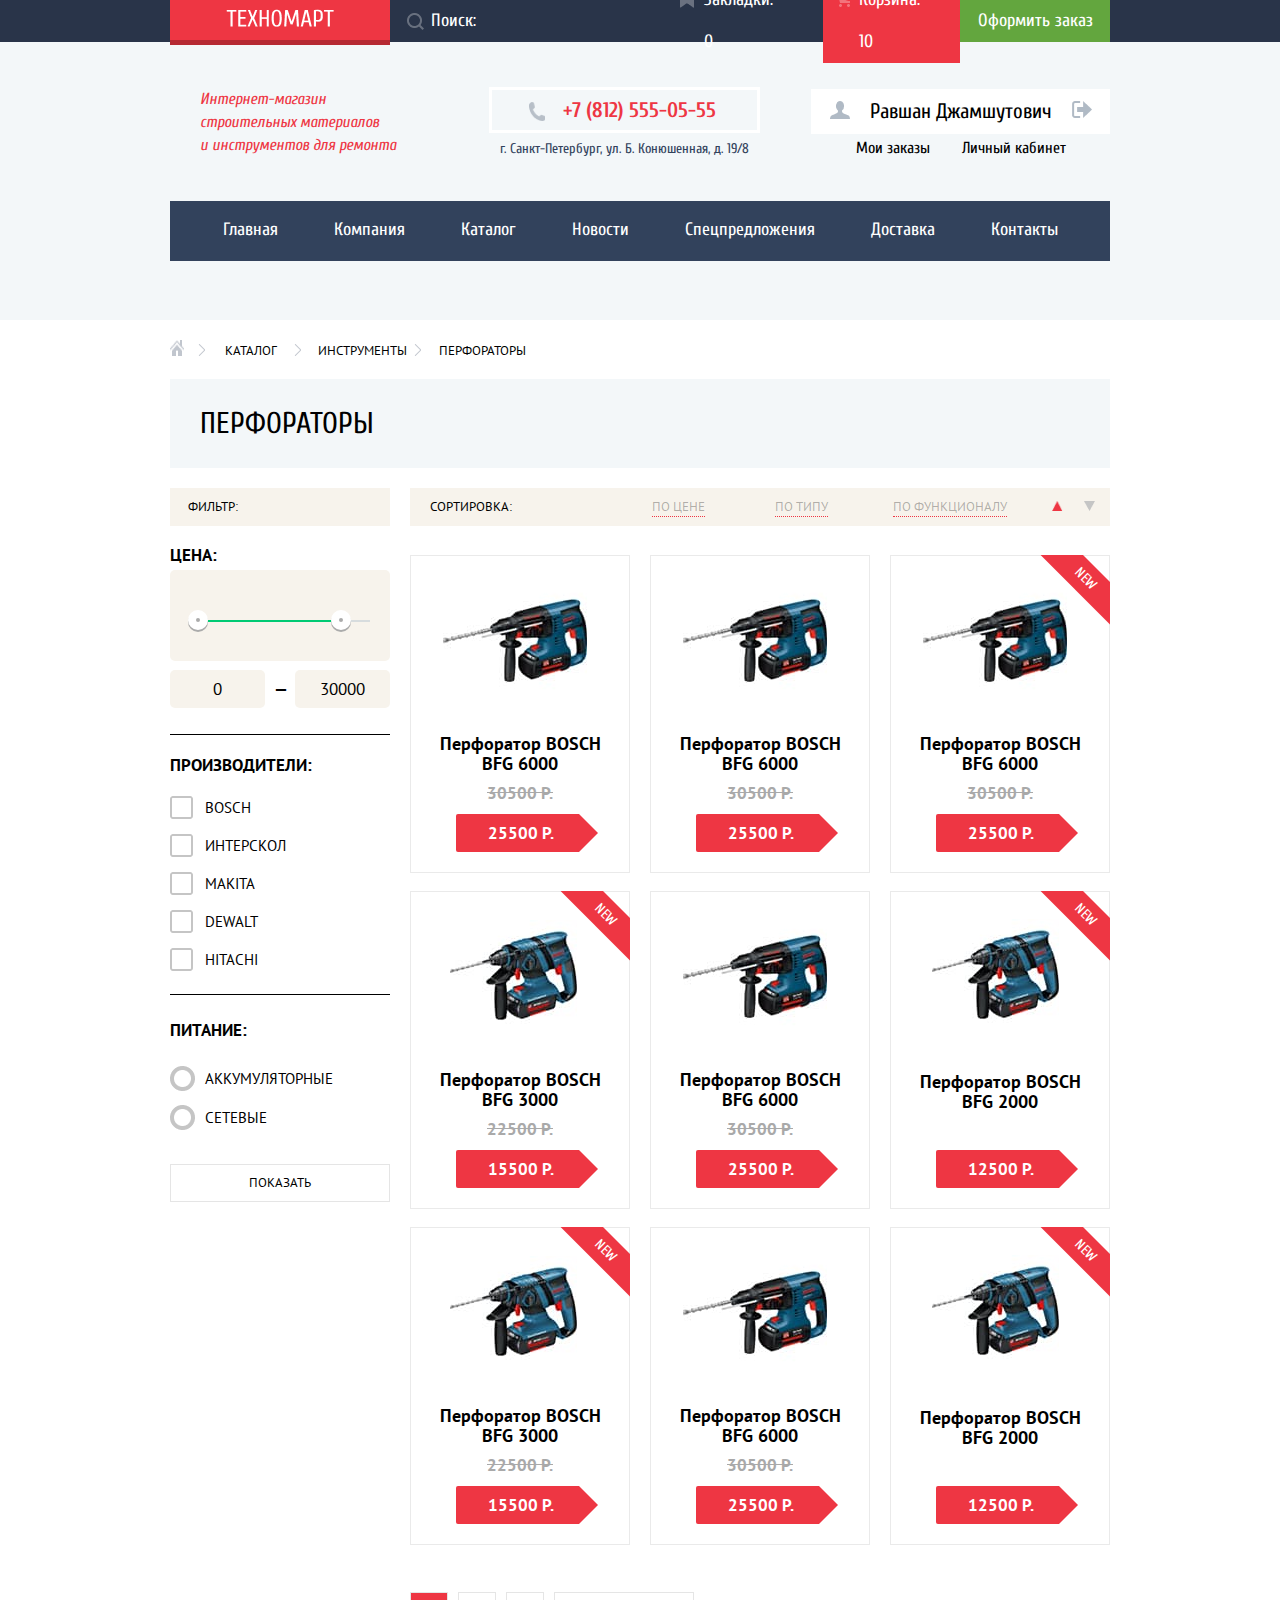
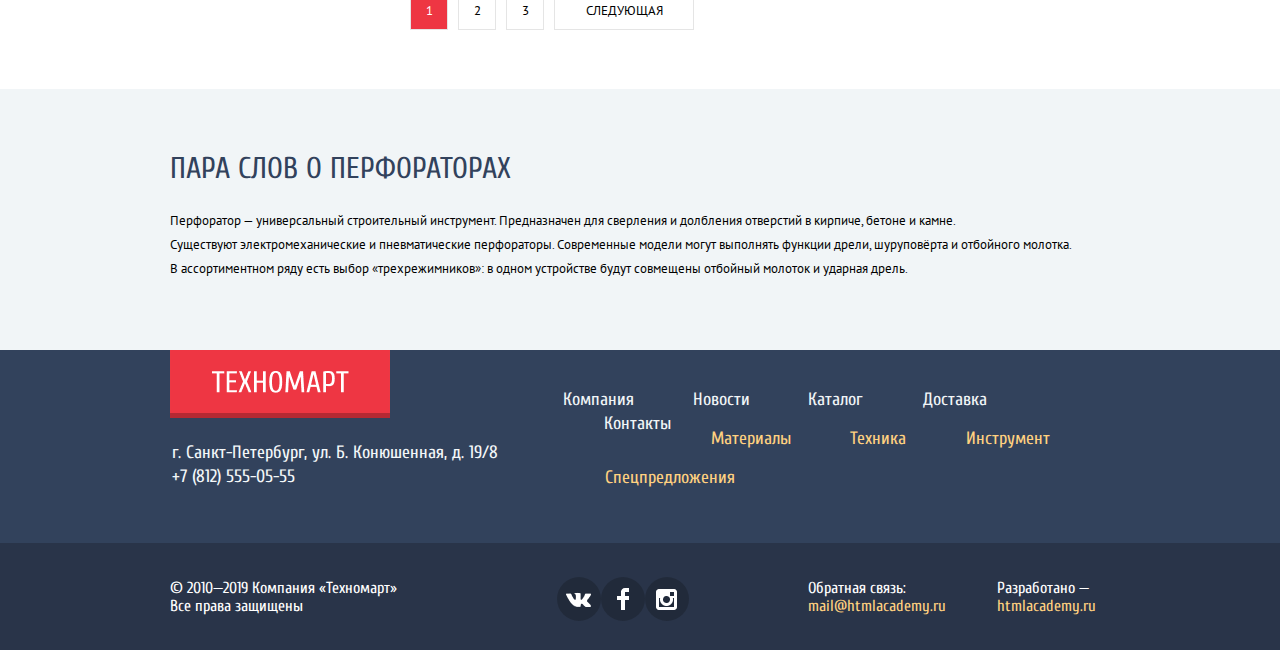
==== commit 1556aef3: "Исправил замечания проверяющего на защите" ====
--- a/catalog.html
+++ b/catalog.html
@@ -22,6 +22,7 @@
         <ul class="header-links">
           <li class="search-line">
             <form>
+              <label for="search-line" class="search-line-name">Поиск</label>
               <input type="search" name="search" id="search-line" placeholder="Поиск:" class="search-line-input">
             </form>
           </li>
@@ -40,7 +41,7 @@
         </div>
         <div class="header-top-info">
           <div class="header-tel">
-            <a class="tel" href="tel:7(812)555-05-55">+7 (812) 555-05-55</a>
+            <a class="tel" href="tel:+78125550555">+7 (812) 555-05-55</a>
           </div>
           <p class="header-info">
             г. Санкт-Петербург, ул. Б. Конюшенная, д. 19/8
@@ -192,7 +193,7 @@
             <a href="" class="mark">В закладки</a>
           </div>
           <div class="img-item">
-            <img src="img/BFG-6000.jpg" width="144" height="128" alt="Перфоратор" class=" perforator perforator-6000">
+            <img src="img/bfg-6000.jpg" width="144" height="128" alt="Перфоратор" class=" perforator perforator-6000">
           </div>
           <h3 class="item-name">Перфоратор BOSCH<br>BFG 6000<br></h3>
           <p class="crossed">30500 Р.</p>
@@ -204,7 +205,7 @@
             <a href="" class="mark">В закладки</a>
           </div>
           <div class="img-item">
-            <img src="img/BFG-6000.jpg" width="144" height="128" alt="Перфоратор" class=" perforator perforator-6000">
+            <img src="img/bfg-6000.jpg" width="144" height="128" alt="Перфоратор" class=" perforator perforator-6000">
           </div>
           <h3 class="item-name">Перфоратор BOSCH<br>BFG 6000<br></h3>
           <p class="crossed">30500 Р.</p>
@@ -216,7 +217,7 @@
             <a href="" class="mark">В закладки</a>
           </div>
           <div class="img-item new">
-            <img src="img/BFG-6000.jpg" width="144" height="128" alt="Перфоратор" class=" perforator perforator-6000">
+            <img src="img/bfg-6000.jpg" width="144" height="128" alt="Перфоратор" class=" perforator perforator-6000">
           </div>
           <h3 class="item-name">Перфоратор BOSCH<br>BFG 6000<br></h3>
           <p class="crossed">30500 Р.</p>
@@ -228,7 +229,7 @@
             <a href="" class="mark">В закладки</a>
           </div>
           <div class="img-item new">
-            <img src="img/BFG-3000.jpg" width="127" height="112" alt="Перфоратор" class=" perforator perforator-3000">
+            <img src="img/bfg-3000.jpg" width="127" height="112" alt="Перфоратор" class=" perforator perforator-3000">
           </div>
           <h3 class="item-name">Перфоратор BOSCH<br>BFG 3000<br></h3>
           <p class="crossed">22500 Р.</p>
@@ -240,7 +241,7 @@
             <a href="" class="mark">В закладки</a>
           </div>
           <div class="img-item">
-            <img src="img/BFG-6000.jpg" width="144" height="128" alt="Перфоратор" class=" perforator perforator-6000">
+            <img src="img/bfg-6000.jpg" width="144" height="128" alt="Перфоратор" class=" perforator perforator-6000">
           </div>
           <h3 class="item-name">Перфоратор BOSCH<br>BFG 6000<br></h3>
           <p class="crossed">30500 Р.</p>
@@ -252,7 +253,7 @@
             <a href="" class="mark">В закладки</a>
           </div>
           <div class="img-item new">
-            <img src="img/BFG-2000.jpg" width="127" height="112" alt="Перфоратор" class=" perforator perforator-2000">
+            <img src="img/bfg-2000.jpg" width="127" height="112" alt="Перфоратор" class=" perforator perforator-2000">
           </div>
           <h3 class="item-name">Перфоратор BOSCH<br>BFG 2000<br></h3>
           <button type="button" class="price-bordered">12500 Р.</button>
@@ -263,7 +264,7 @@
             <a href="" class="mark">В закладки</a>
           </div>
           <div class="img-item new">
-            <img src="img/BFG-3000.jpg" width="127" height="112" alt="Перфоратор" class=" perforator perforator-3000">
+            <img src="img/bfg-3000.jpg" width="127" height="112" alt="Перфоратор" class=" perforator perforator-3000">
           </div>
           <h3 class="item-name">Перфоратор BOSCH<br>BFG 3000<br></h3>
           <p class="crossed">22500 Р.</p>
@@ -275,7 +276,7 @@
             <a href="" class="mark">В закладки</a>
           </div>
           <div class="img-item">
-            <img src="img/BFG-6000.jpg" width="144" height="128" alt="Перфоратор" class=" perforator perforator-6000">
+            <img src="img/bfg-6000.jpg" width="144" height="128" alt="Перфоратор" class=" perforator perforator-6000">
           </div>
           <h3 class="item-name">Перфоратор BOSCH<br>BFG 6000<br></h3>
           <p class="crossed">30500 Р.</p>
@@ -287,7 +288,7 @@
             <a href="" class="mark">В закладки</a>
           </div>
           <div class="img-item new">
-            <img src="img/BFG-2000.jpg" width="127" height="112" alt="Перфоратор" class=" perforator perforator-2000">
+            <img src="img/bfg-2000.jpg" width="127" height="112" alt="Перфоратор" class=" perforator perforator-2000">
           </div>
           <h3 class="item-name">Перфоратор BOSCH<br>BFG 2000<br></h3>
           <button type="button" class="price-bordered">12500 Р.</button>
@@ -342,7 +343,7 @@
             </h1>
             <p class="footer-text">
               г. Санкт-Петербург, ул. Б. Конюшенная, д. 19/8<br>
-              <a href="tel:7(812)555-05-55" class="telephone-bottom">
+              <a href="tel:+78125550555" class="telephone-bottom">
                 +7 (812) 555-05-55
               </a>
             </p>
--- a/css/style.css
+++ b/css/style.css
@@ -101,12 +101,14 @@
   position: relative;
   display: inline-block;
   line-height: 42px;
+  vertical-align: middle;
 }
 
 .header-link-confirm {
   line-height: 42px;
   display: inline-block;
   padding: 0 19px;
+  vertical-align: middle;
 }
 
 .search-line {
@@ -1078,6 +1080,7 @@
   line-height: 18px;
   display: inline-block;
   padding: 10px;
+  vertical-align: middle;
 }
 
 .catalog-header-link:hover {
@@ -1102,6 +1105,7 @@
 
 .breadcrumb li {
   display: inline-block;
+  vertical-align: middle;
 }
 
 .breadcrumb-item {
@@ -1168,6 +1172,7 @@
   display: inline-block;
   text-transform: uppercase;
   padding: 0;
+  vertical-align: middle;
 }
 
 .sort-name:first-child {
@@ -1327,7 +1332,7 @@
   outline: 1px solid var(--very-light-grey);
   outline-offset: -1px;
   margin-right: 10px;
-
+  vertical-align: middle;
 }
 
 .page-numbers {
@@ -2679,7 +2684,7 @@
   flex-shrink: 0;
   flex-grow: 0;
   background-repeat: no-repeat;
-  margin-right: 10px;
+  margin-right: 8px;
 }
 
 .custom-checkbox:checked + label::before {
@@ -2876,6 +2881,10 @@
   display: none;
 }
 
+.search-line-name {
+  display: none;
+}
+
 /*Анимация*/
 .modal-show {
   display: block;
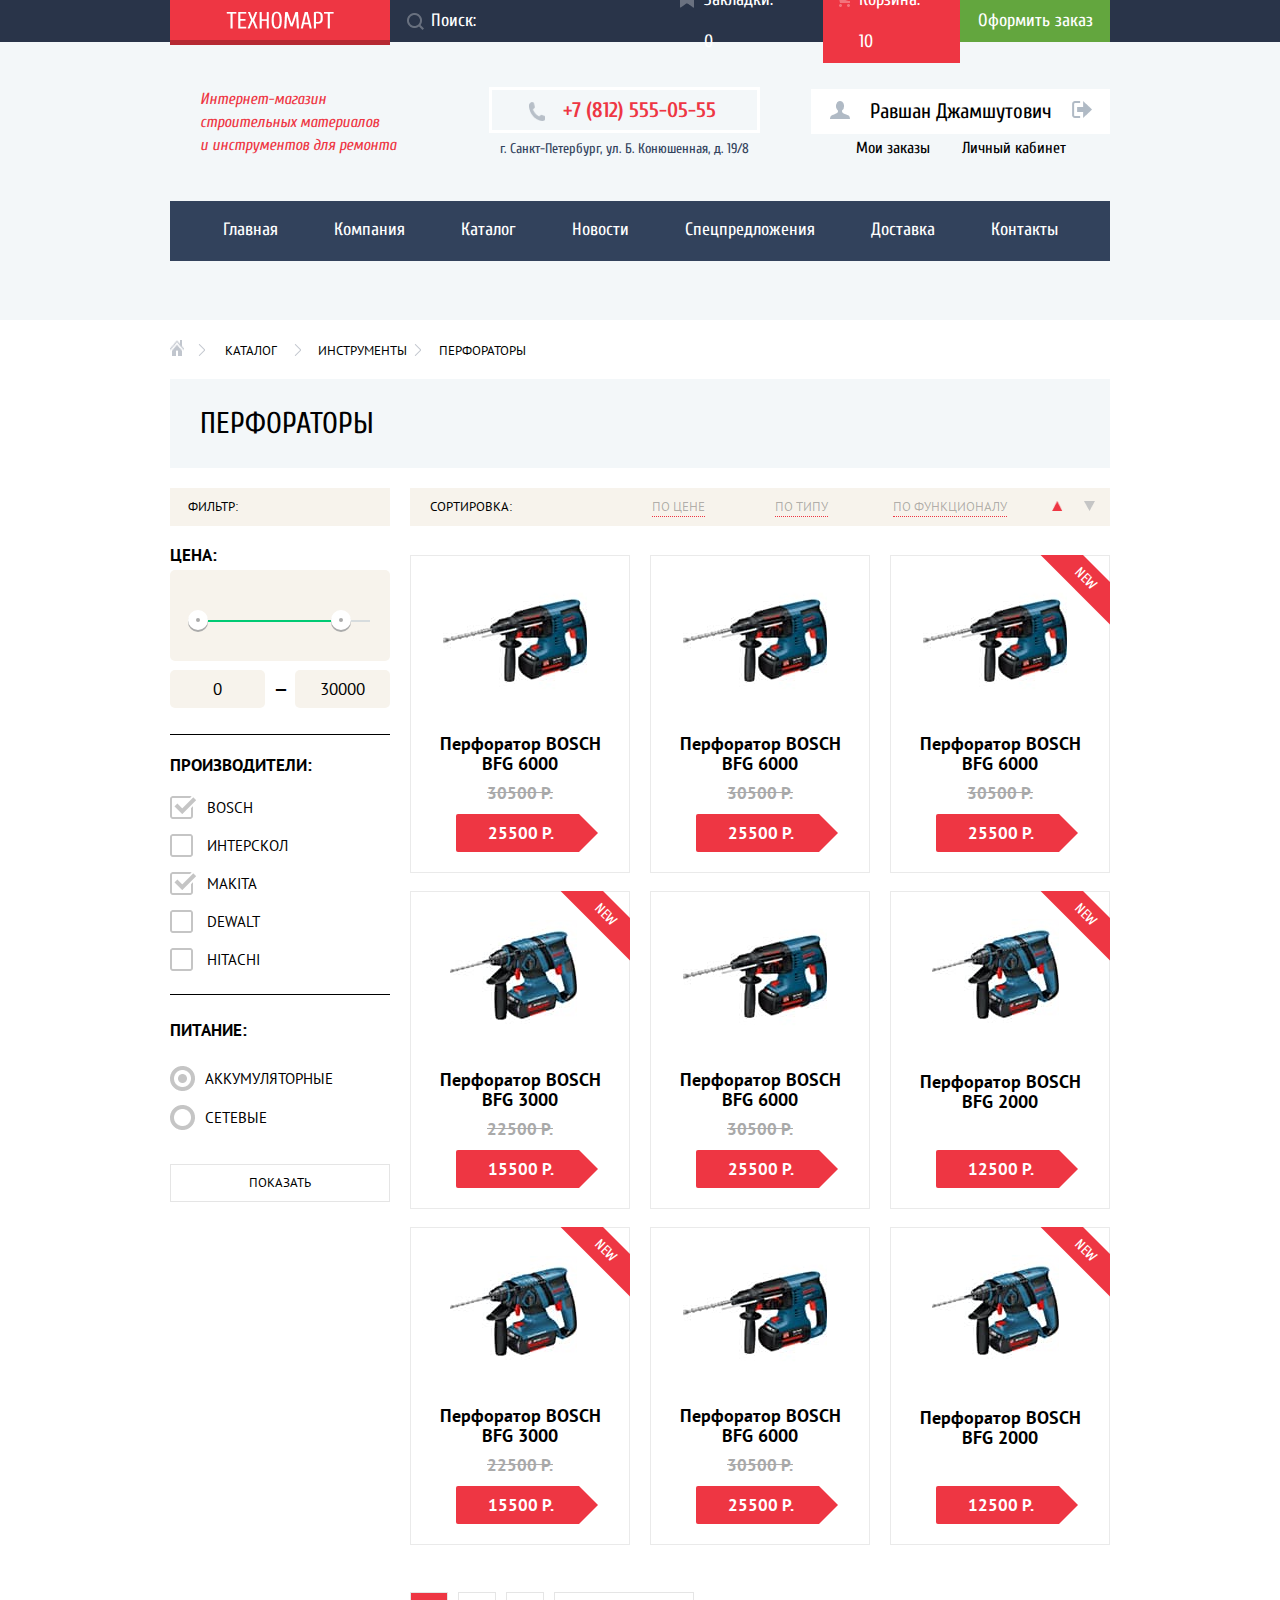
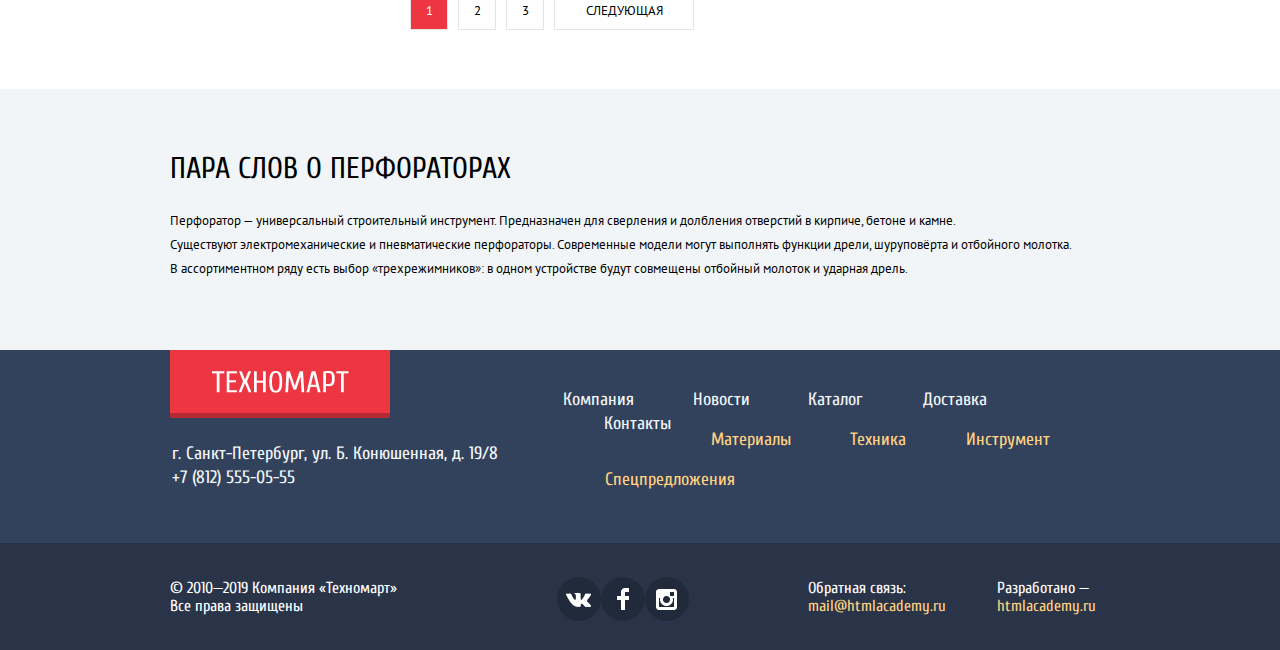
==== commit dfd4ac18: "Внес необходимые правки" ====
--- a/catalog.html
+++ b/catalog.html
@@ -7,7 +7,7 @@
   <link rel="stylesheet"
         href="https://fonts.googleapis.com/css2?family=Cuprum:ital,wght@0,400;0,700;1,400;1,700&display=swap">
   <link href="css/normalize.css" rel="stylesheet">
-  <link href="css/style.css" rel="stylesheet">
+  <link href="css/style.min.css" rel="stylesheet">
 </head>
 <body class="page-body">
 <header class="main-header">
@@ -15,9 +15,10 @@
     <div class="header-bar">
       <div class="header-top-wrapper">
         <h1 class="logo-header">Техномарт</h1>
-        <div class="logo-container">
-          <a href="index.html"><img src="img/logo-technomart.png" height="18" width="108" alt="логотип"
-                                    class="logo-picture-text"></a>
+        <div class="logo-container" tabindex="0">
+          <a href="index.html">
+          <img src="img/logo-technomart.png" height="18" width="108" alt="логотип" class="logo-picture-text logo-catalog">
+          </a>
         </div>
         <ul class="header-links">
           <li class="search-line">
@@ -89,22 +90,22 @@
     </div>
     <section class="catalog-top">
       <ul class="sort-list">
-        <li class="sort-name"><p class="filter-heading">Сортировка:</p></li>
-        <li class="sort-name">
+        <li class="sort-name sort-title"><p class="filter-heading">Сортировка:</p></li>
+        <li class="sort-name by-price">
           <button type="button" class="sort-button">По цене</button>
         </li>
-        <li class="sort-name">
+        <li class="sort-name by-type">
           <button type="button" class="sort-button">По типу</button>
         </li>
-        <li class="sort-name">
+        <li class="sort-name by-functions">
           <button type="button" class="sort-button">По функционалу</button>
         </li>
-        <li class="sort-name">
+        <li class="sort-name by-price-arrows-left">
           <button type="button" class="sort-button-updown">
             <img src="img/filter-trian-red.png" height="10" width="11" alt="стрелка вверх">
           </button>
         </li>
-        <li class="sort-name">
+        <li class="sort-name by-price-arrows-right">
           <button type="button" class="sort-button-updown">
             <img src="img/filter-trian.png" height="10" width="11" alt="стрелка вниз">
           </button>
@@ -125,8 +126,8 @@
                   <div class="bar" style=" width: 78%; margin-left: 5%">
                   </div>
                 </div>
-                <div class="toggle toggle-min" style="left: 8%"></div>
-                <div class="toggle toggle-max" style="left: 73%"></div>
+                <div class="toggle toggle-min" style="left: 8%" aria-label="меньше"></div>
+                <div class="toggle toggle-max" style="left: 73%" aria-label="больше"></div>
               </div>
               <div class="price-controls">
                 <label class="min-price">
@@ -144,23 +145,23 @@
           <form action="https://echo.htmlacademy.ru/" method="post" id="brand-checkboxes">
             <div class="manufacturer-filter">
               <div>
-                <input type="checkbox" name="manufacturer" id="manufacturer-BOSCH" class="custom-checkbox">
+                <input type="checkbox" name="manufacturer" id="manufacturer-BOSCH" class="custom-checkbox" checked disabled>
                 <label for="manufacturer-BOSCH"><span>BOSCH</span></label>
               </div>
               <div>
-                <input type="checkbox" name="manufacturer" id="manufacturer-ИНТЕРСКОЛ" class="custom-checkbox">
+                <input type="checkbox" name="manufacturer" id="manufacturer-ИНТЕРСКОЛ" class="custom-checkbox" disabled>
                 <label for="manufacturer-ИНТЕРСКОЛ">ИНТЕРСКОЛ</label>
               </div>
               <div>
-                <input type="checkbox" name="manufacturer" id="manufacturer-MAKITA" class="custom-checkbox">
+                <input type="checkbox" name="manufacturer" id="manufacturer-MAKITA" class="custom-checkbox" checked disabled>
                 <label for="manufacturer-MAKITA">MAKITA</label>
               </div>
               <div>
-                <input type="checkbox" name="manufacturer" id="manufacturer-Dewalt" class="custom-checkbox">
+                <input type="checkbox" name="manufacturer" id="manufacturer-Dewalt" class="custom-checkbox" disabled>
                 <label for="manufacturer-Dewalt">Dewalt</label>
               </div>
               <div>
-                <input type="checkbox" name="manufacturer" id="manufacturer-Hitachi" class="custom-checkbox">
+                <input type="checkbox" name="manufacturer" id="manufacturer-Hitachi" class="custom-checkbox" disabled>
                 <label for="manufacturer-Hitachi">Hitachi</label>
               </div>
             </div>
@@ -170,11 +171,11 @@
           <form action="https://echo.htmlacademy.ru/" method="post" id="type-checkboxes">
             <div class="filter-types">
               <div>
-                <input type="radio" name="power-type" id="power-battery" class="custom-radio">
+                <input type="radio" name="power-type" id="power-battery" class="custom-radio" checked disabled>
                 <label for="power-battery"><span>Аккумуляторные</span></label>
               </div>
               <div>
-                <input type="radio" name="power-type" id="power-mains" class="custom-radio">
+                <input type="radio" name="power-type" id="power-mains" class="custom-radio" disabled>
                 <label for="power-mains"><span>Сетевые</span></label>
               </div>
             </div>
@@ -189,7 +190,7 @@
       <ul class="items" id="catalog-items-list">
         <li class="item">
           <div class="item-hoover-buttons visual-hidden">
-            <a href="" class="to-basket"><span class="to-basket-text">Купить</span></a>
+            <a href="basket.html" class="to-basket"><span class="to-basket-text">Купить</span></a>
             <a href="" class="mark">В закладки</a>
           </div>
           <div class="img-item">
@@ -201,7 +202,7 @@
         </li>
         <li class="item">
           <div class="item-hoover-buttons visual-hidden">
-            <a href="" class="to-basket"><span class="to-basket-text">Купить</span></a>
+            <a href="basket.html" class="to-basket"><span class="to-basket-text">Купить</span></a>
             <a href="" class="mark">В закладки</a>
           </div>
           <div class="img-item">
@@ -213,7 +214,7 @@
         </li>
         <li class="item">
           <div class="item-hoover-buttons visual-hidden">
-            <a href="" class="to-basket"><span class="to-basket-text">Купить</span></a>
+            <a href="basket.html" class="to-basket"><span class="to-basket-text">Купить</span></a>
             <a href="" class="mark">В закладки</a>
           </div>
           <div class="img-item new">
@@ -225,7 +226,7 @@
         </li>
         <li class="item">
           <div class="item-hoover-buttons visual-hidden">
-            <a href="" class="to-basket"><span class="to-basket-text">Купить</span></a>
+            <a href="basket.html" class="to-basket"><span class="to-basket-text">Купить</span></a>
             <a href="" class="mark">В закладки</a>
           </div>
           <div class="img-item new">
@@ -237,7 +238,7 @@
         </li>
         <li class="item">
           <div class="item-hoover-buttons visual-hidden">
-            <a href="" class="to-basket"><span class="to-basket-text">Купить</span></a>
+            <a href="basket.html" class="to-basket"><span class="to-basket-text">Купить</span></a>
             <a href="" class="mark">В закладки</a>
           </div>
           <div class="img-item">
@@ -249,7 +250,7 @@
         </li>
         <li class="item item-last">
           <div class="item-hoover-buttons visual-hidden">
-            <a href="" class="to-basket"><span class="to-basket-text">Купить</span></a>
+            <a href="basket.html" class="to-basket"><span class="to-basket-text">Купить</span></a>
             <a href="" class="mark">В закладки</a>
           </div>
           <div class="img-item new">
@@ -260,7 +261,7 @@
         </li>
         <li class="item">
           <div class="item-hoover-buttons visual-hidden">
-            <a href="" class="to-basket"><span class="to-basket-text">Купить</span></a>
+            <a href="basket.html" class="to-basket"><span class="to-basket-text">Купить</span></a>
             <a href="" class="mark">В закладки</a>
           </div>
           <div class="img-item new">
@@ -272,7 +273,7 @@
         </li>
         <li class="item">
           <div class="item-hoover-buttons visual-hidden">
-            <a href="" class="to-basket"><span class="to-basket-text">Купить</span></a>
+            <a href="basket.html" class="to-basket"><span class="to-basket-text">Купить</span></a>
             <a href="" class="mark">В закладки</a>
           </div>
           <div class="img-item">
@@ -284,7 +285,7 @@
         </li>
         <li class="item item-last">
           <div class="item-hoover-buttons visual-hidden">
-            <a href="" class="to-basket"><span class="to-basket-text">Купить</span></a>
+            <a href="basket.html" class="to-basket"><span class="to-basket-text">Купить</span></a>
             <a href="" class="mark">В закладки</a>
           </div>
           <div class="img-item new">
@@ -350,15 +351,15 @@
           </div>
           <div class="footer-info-right">
             <ul class="footer-menu">
-              <li class="navigation-norm navigation-norm-first"><a href="">Компания</a></li>
-              <li class="navigation-norm"><a href="">Новости</a></li>
-              <li class="navigation-norm"><a href="catalog.html">Каталог</a></li>
-              <li class="navigation-norm"><a href="">Доставка</a></li>
-              <li class="navigation-norm navigation-norm-last"><a href="">Контакты</a></li>
-              <li class="navigation-yellow navigation-yellow-first"><a href="">Материалы</a></li>
-              <li class="navigation-yellow"><a href="">Техника</a></li>
-              <li class="navigation-yellow"><a href="">Инструмент</a></li>
-              <li class="navigation-yellow navigation-yellow-last"><a href="">Спецпредложения</a></li>
+              <li class="navigation-norm navigation-norm-first footer-about"><a href="">Компания</a></li>
+              <li class="navigation-norm footer-news"><a href="">Новости</a></li>
+              <li class="navigation-norm footer-catalog"><a href="catalog.html">Каталог</a></li>
+              <li class="navigation-norm footer-delivery"><a href="">Доставка</a></li>
+              <li class="navigation-norm navigation-norm-last footer-contact"><a href="">Контакты</a></li>
+              <li class="navigation-yellow navigation-yellow-first footer-materials"><a href="">Материалы</a></li>
+              <li class="navigation-yellow footer-vehicles"><a href="">Техника</a></li>
+              <li class="navigation-yellow footer-instruments"><a href="">Инструмент</a></li>
+              <li class="navigation-yellow navigation-yellow-last footer-special"><a href="">Спецпредложения</a></li>
             </ul>
           </div>
         </div>
@@ -402,6 +403,6 @@
     <a href="" class="basket-button basket-buttons-continue"> Продолжить покупки</a>
   </div>
 </section>
-<script src="js/catalog.js"></script>
+<script src="js/catal.mini.js"></script>
 </body>
 </html>
--- a/css/style.min.css
+++ b/css/style.min.css
@@ -0,0 +1 @@
+:root{--basic-black:#000;--background-blue:#293449;--basic-white:#FFF;--basic-red:#EE3643;--red-shadow:rgba(0,0,0,.24);--basic-green:#63A63E;--background-lighter-blue:#32425C;--light-grey:rgba(0,0,0,.0001);--lighter-blue-shadow:#293449;--basic-orange:#FFBF47;--very-light-blue:#3BBCE3;--basic-pink:#DC91D8;--light-green:#8ED78F;--light-orange:#FFC047;--white-background:rgba(0,0,0,.0001);--milk-white:#F9F5F0;--blue-grey:#F1F5F7;--very-light-orange:#FFD180;--grey:#C5C5C5;--medium-grey:#D7DCDE;--dark-grey:#ABABAB;--light-beige:#F7F3EC;--light-blue-grey:#F3F7F9;--lighter-blue-grey:#F2F6F8;--green-shadow:#367315;--very-light-grey:#E5E5E5;--lighter-grey:#F4F4F4;--dark-green:#5FBB2D;--transparent-white:rgba(255,255,255,.5);--darker-blue:#161D29;--darker-grey:#3D546F;--dark-blue:#293449;--darkest-blue:#1D2739;--light-dark-grey:#A9A9A9;--dark-red:#CA2C37;--darkest-red:#BA2732;--darkest-green:#518534;--transparent-grey:rgba(197,197,197,.3);--transparent-light-dark-grey:rgba(169,169,169,.3);--transparent-white-3:rgba(255,255,255,.3);--transparent-black:rgba(0,0,0,.3);--white-grey:#EAEAEA;--dark-background-blue:#212A3A;--bright-green:#00ca74}.page-body,.main-header,.main-footer{min-width:960px;margin:0;padding:0;font-family:Cuprum,Arial,sans-serif;font-size:14px;line-height:24px;font-weight:400;color:var(--basic-black);background-color:var(--basic-white)}.page{height:100%;margin:0 0}.page a{text-decoration:none}.page-body{min-height:100%;display:grid;grid-template-rows:min-content 1fr min-content;align-content:start}.main-header{font-family:Cuprum,Arial,sans-serif;font-style:normal;font-weight:400;font-size:18px;line-height:24px}.header-top{color:var(--basic-white)}.header-links{padding-inline-start:0}.header-links li a{position:relative;display:inline-block;line-height:42px;vertical-align:middle}.header-link-confirm{line-height:42px;display:inline-block;padding:0 19px;vertical-align:middle}.search-line{position:relative}.header-link{color:var(--basic-white)}.header-links li{list-style-type:none;display:inline}.marks{padding-left:43px;padding-right:24px}.cart{padding-left:49px;padding-right:26px}.header-links li .confirm{padding:0}.cart-header a:focus,.marks-header a:focus{background-color:var(--darker-blue);color:var(--transparent-white)}.cart-header a:hover,.marks-header a:hover{background-color:var(--darkest-blue)}.confirm:hover{background-color:var(--dark-green)}.confirm:focus{background-color:var(--basic-green);color:var(--transparent-white)}.confirm{background-color:var(--basic-green);width:150px;text-align:center;display:flex;justify-content:center;align-items:center}.header-middle a{color:var(--basic-black)}.header-middle ul{list-style-type:none}.header-description{font-family:Cuprum,Arial,sans-serif;font-style:italic;font-weight:400;font-size:16px;line-height:23px;color:var(--basic-red);height:71px;width:197px;margin:0;margin-left:30px;margin-top:46px;margin-block-end:0}.header-info{color:var(--background-lighter-blue);font-family:Cuprum,Arial,sans-serif;font-style:normal;font-weight:400;font-size:14px;line-height:24px;margin-block-start:0;margin-block-end:0;margin-top:6px}.header-tel a{color:var(--basic-red);position:relative;font-weight:700;font-size:21px;line-height:30px;font-style:normal;margin-left:29px}.header-tel{outline:3px solid var(--basic-white);outline-offset:-1px;margin-block-end:0;margin-block-start:0;margin-top:47px;display:flex;justify-content:center;align-items:center;height:42px;width:267px}.login{background-color:var(--basic-white);height:45px;width:121px;vertical-align:middle;margin-top:46px}.registration{background-color:var(--basic-white);height:45px;width:150px;vertical-align:middle;margin-top:46px}.login,.registration{font-family:Cuprum,Arial,sans-serif;font-style:normal;font-weight:400;font-size:21px;line-height:21px;vertical-align:middle;text-align:center}.login a{padding-left:18px}.login{margin-right:10px;position:relative}.button-link{font-size:21px;line-height:45px}.login a:hover,.registration a:hover{color:var(--basic-red)}.login a:focus,.registration a:focus{color:var(--grey)}.navigation{display:flex;justify-content:center;flex-wrap:wrap;align-items:center;padding:0;margin:0}.nav-item{margin:0;padding:0}.navigation a{color:var(--basic-white);font-style:normal;font-size:18px;text-align:center;font-weight:400}.nav-item :hover{background-color:var(--background-blue);background-size:60px 120px}.nav-item :focus{background-color:var(--darkest-blue);opacity:.5}.main-menu{font-family:Cuprum,Arial,sans-serif;color:var(--basic-black);font-weight:400;font-size:14px;line-height:18px}.menu{list-style-type:none;padding:0 0;margin:59px auto}.menu li{padding:0;margin:0 0}.menu-title{font-family:Cuprum,Arial,sans-serif;font-style:normal;font-weight:700;font-size:24px;line-height:30px;margin-bottom:12px;color:var(--basic-white);position:relative;margin-block-start:0}.menu-link{font-family:Cuprum,Arial,sans-serif;font-style:normal;font-weight:400;font-size:14px;line-height:18px;background-color:var(--transparent-white-3);color:var(--basic-white);text-transform:uppercase;height:38px;width:135px;text-align:center;display:flex;justify-content:center;align-items:center;position:relative}.menu-link:hover{background-color:var(--transparent-grey)}.menu-link:focus{background-color:var(--transparent-light-dark-grey)}.red-button{font-family:Cuprum,Arial,sans-serif;font-style:normal;font-weight:400;font-size:14px;line-height:18px;background-color:var(--basic-red);color:var(--basic-white);text-transform:uppercase;height:38px;width:192px;text-align:center;display:flex;justify-content:center;align-items:center}.red-button:hover{background-color:var(--dark-red)}.red-button:focus{background-color:var(--darkest-red)}.slider-heading{font-family:Cuprum,Arial,sans-serif;font-style:normal;font-weight:700;font-size:36px;line-height:36px;text-transform:uppercase;color:var(--basic-white);margin-block-start:0;margin-block-end:0;margin-top:23px}.slider-text{font-family:Cuprum,Arial,sans-serif;font-style:normal;font-weight:400;font-size:18px;line-height:24px;color:var(--basic-white);margin-block-start:0;margin-block-end:0;margin-top:5px}.slider a{margin-bottom:27px}.slider div,.slider a{margin-left:25px}.menu-materials{background-color:var(--basic-orange);height:123px;width:300px}.menu-instruments{background-color:var(--very-light-blue);height:123px;width:300px}.menu-vehicles{background-color:var(--basic-pink);height:123px;width:300px}.menu-discounts{background-color:var(--light-green);height:123px;width:300px}.menu-delivery{background-color:var(--light-orange);height:123px;width:300px}.main-popular{color:var(--background-lighter-blue)}.popular-menu{background-color:var(--milk-white);text-transform:uppercase}.popular-menu a{margin-right:14px}.popular-menu h2{margin-left:28px}.popular-items li,.catalog-products li{list-style-type:none}.popular-items h3,.popular-items p{margin-block-end:0;margin-block-start:0}.main-popular{font-family:Cuprum,Arial,sans-serif;font-style:normal;font-weight:400;font-size:30px;line-height:30px;text-transform:uppercase}.item{height:318px;width:220px;outline:1px solid var(--white-grey);outline-offset:-1px;margin:0 0}.item:hover{box-shadow:0 0 15px -10px var(--basic-black)}.item .crossed{font-family:PT Sans,Arial,sans-serif;font-style:normal;font-weight:700;font-size:17px;line-height:18px;text-transform:uppercase;color:var(--light-dark-grey);text-decoration:line-through;text-align:center;margin-bottom:12px;margin-block-start:0}.price-bordered{text-align:center;display:flex;align-items:center;font-family:PT Sans,Arial,sans-serif;font-style:normal;font-weight:700;font-size:17px;line-height:18px;position:relative;color:var(--basic-white);background-color:var(--basic-red);height:38px;width:123px;border:none;border-top-left-radius:2px;border-bottom-left-radius:2px;padding:0;padding-left:32px;margin-left:-5px;margin-bottom:21px}.perforator{margin-bottom:22px}.perforator-3000{margin-bottom:30px;margin-left:-16px}.item .item-name{font-family:PT Sans,Arial,sans-serif;font-style:normal;font-weight:700;font-size:18px;line-height:20px;text-align:center;margin-bottom:10px;margin-block-start:0}.item-second .item-name{margin-right:3px}.item-last .item-name{margin-bottom:38px}.brands-menu{background-color:var(--milk-white);text-transform:uppercase;display:flex;justify-content:space-between;align-items:center}.brands-menu a{margin-right:19px;margin-bottom:2px}.brands-menu h2{margin-left:28px}.brands li{list-style-type:none}.brand{margin:0;padding:0 0;max-width:max-content}.brand img:hover{box-shadow:0 0 15px -10px var(--basic-black)}.brand a:focus{opacity:.5}.brands{margin:0 auto;padding:0 0}.services{color:var(--basic-black);font-weight:400;font-size:13px;line-height:24px}.services-font{font-weight:400;font-size:30px;line-height:30px;text-transform:uppercase;margin-block-start:0;margin-block-end:0;margin-top:63px;margin-bottom:25px}.services-text{font-family:PT Sans,Arial,sans-serif;font-weight:400;font-size:13px;line-height:24px;width:400px;height:49px;margin-block-start:0;margin-block-end:0;margin-bottom:50px}.services-heading{color:var(--background-lighter-blue);text-transform:uppercase;font-weight:400;font-size:30px;line-height:30px}.services-slider-text{font-family:PT Sans,Arial,sans-serif;font-style:normal;font-weight:400;font-size:13px;line-height:24px;width:max-content;margin-left:30px;margin-top:30px}.services-buttons{font-family:Cuprum,Arial,sans-serif;font-style:normal;font-weight:700;font-size:21px;line-height:30px;color:var(--basic-white);background-color:var(--background-lighter-blue);display:flex;justify-content:center;align-items:center;width:240px;height:62px;bottom:3px}.button-credit{position:relative;right:68px;bottom:4px}.button-delivery{position:relative;bottom:4px;right:59px}.button-guarantee{position:relative;bottom:3px;right:59px}.services-buttons:hover{background-color:var(--background-blue)}.services-buttons:focus{color:var(--basic-black);background-color:var(--basic-white);outline:none;border:none}.about-list{font-family:Cuprum,Arial,sans-serif;font-weight:400;font-size:14px;line-height:18px}.about-title{font-weight:400;font-size:30px;line-height:30px;text-transform:uppercase;margin-bottom:24px;margin-right:20px;margin-block-start:0}.about-text-top,.about-text-bottom{font-family:PT Sans,Arial,sans-serif;font-style:normal;font-weight:400;font-size:13px;line-height:24px;margin-block-start:0}.about-text-top{margin-bottom:25px}.about-text-bottom{margin-bottom:3px}.delivery-list{list-style-type:none;padding:0;margin-block-end:0;margin-block-start:0}.delivery-list-item{margin-bottom:11px;padding-left:36px;position:relative}.delivery-list-item:last-child{margin-bottom:0}.delivery-links{font-family:Cuprum,Arial,sans-serif;font-style:normal;font-weight:400;font-size:18px;line-height:24px;color:var(--basic-black)}.red-button-about{font-family:Cuprum,Arial,sans-serif;font-style:normal;font-weight:400;font-size:14px;line-height:18px;background-color:var(--basic-red);color:var(--basic-white);text-transform:uppercase;height:38px;width:220px;text-align:center;display:flex;justify-content:center;align-items:center;margin-top:18px}.red-button-contact-us{font-family:Cuprum,Arial,sans-serif;font-style:normal;font-weight:400;font-size:14px;line-height:18px;background-color:var(--basic-red);color:var(--basic-white);text-transform:uppercase;height:38px;width:300px;text-align:center;display:flex;justify-content:center;align-items:center;margin-top:18px;margin-left:160px}.map-text{font-family:PT Sans,Arial,sans-serif;font-weight:400;font-style:normal;font-size:13px;line-height:24px;margin-left:35px;margin-block-start:0;margin-block-end:0}.about-map-link{width:300px;height:158px;margin-top:32px;margin-left:160px;margin-bottom:7px}.about-map{height:158px;width:300px}.footer-info{color:var(--basic-white)}.footer-text,.footer-text a{color:var(--light-blue-grey)}.footer-text{font-family:Cuprum,Arial,sans-serif;font-style:normal;font-weight:400;font-size:18px;line-height:24px;margin-block-end:0;margin-block-start:0;margin-top:20px;margin-left:2px;margin-block-start:0}.telephone-bottom a{font-weight:400;font-size:18px;line-height:24px}.footer-menu li{font-family:Cuprum,Arial,sans-serif;font-style:normal;font-weight:400;font-size:18px;line-height:24px;display:inline}.footer-menu .footer-about{margin-left:17px}.footer-menu .footer-news{margin-left:59px}.footer-menu .footer-catalog{margin-left:58px}.footer-menu .footer-delivery{margin-left:60px}.footer-menu .footer-contact{margin-left:58px}.footer-menu .footer-materials{margin-top:16px;margin-left:40px}.footer-menu .footer-vehicles{margin-top:16px;margin-left:59px}.footer-menu .footer-instruments{margin-top:16px;margin-left:60px}.footer-menu .footer-special{margin-top:16px;margin-left:59px}.navigation-norm a{color:var(--blue-grey)}.navigation-yellow a{color:var(--very-light-orange)}.navigation-norm a:hover,.navigation-yellow a:hover{text-decoration:underline}.navigation-norm a:focus,.navigation-yellow a:focus{opacity:.5;text-decoration:none}.social-media-list{list-style-type:none;padding:0;margin:0 auto}.social-media-container{display:flex;margin-left:40px;margin-top:5px}.social-media{background:linear-gradient(0deg,var(--dark-background-blue),var(--dark-background-blue));display:flex;height:44px;width:44px;justify-content:center;align-items:center;border-radius:50%}.social-media:focus{background:var(--basic-red)}.social-media:hover{background:var(--basic-red)}.footer-copyright{font-family:Cuprum,Arial,sans-serif;font-weight:400;font-size:16px;line-height:18px;color:var(--basic-white)}.footer-heading{margin-block-start:0}.copyright-text{font-family:Cuprum,Arial,sans-serif;font-style:normal;font-weight:400;font-size:16px;line-height:18px;margin-block-start:0;margin-top:2px}.footer-copyright a{color:var(--very-light-orange)}.footer-small{margin-block-end:0;margin-block-start:0}.footer-small-right{margin-left:51px}.footer-small a:hover{text-decoration:underline}.footer-small a:focus{text-decoration:none;color:var(--basic-red)}.logo-catalog{margin-top:5px}.cart-catalog{background-color:var(--basic-red);padding-left:36px;padding-right:21px}.marks-catalog{padding-right:37px}.cart-header .cart-catalog:hover{background-color:var(--dark-red)}.cart-header .cart-catalog:focus{background-color:var(--darkest-red)}.log-out{font-family:Cuprum,Arial,sans-serif;font-style:normal;font-weight:400;font-size:21px;line-height:21px;width:299px;height:45px;background-color:var(--basic-white);margin:0}.user-menu{font-family:Cuprum,Arial,sans-serif;font-style:normal;font-weight:400;font-size:16px;line-height:18px;margin-top:5px;margin-left:60px}.user-menu a:first-child{padding-right:28px}.user-name{position:relative}.user-name:focus{color:var(--grey)}.user-menu-link:focus{color:var(--grey)}.user-menu-link:hover{color:var(--basic-red)}.name{font-weight:400;font-size:21px;line-height:21px;background-color:var(--basic-white);height:45px;width:299px}.catalog-list{font-weight:400;font-size:16px;line-height:18px;display:inline-block;padding:10px;vertical-align:middle}.catalog-header-link:hover{color:var(--basic-red)}.catalog-header-link:focus,.name:focus{color:var(--grey)}.breadcrumb{list-style:none;display:flex;align-items:center;justify-content:flex-start;flex-wrap:wrap;padding:0;margin:0;margin-top:20px;margin-bottom:18px}.breadcrumb li{display:inline-block;vertical-align:middle}.breadcrumb-item{margin-right:41px;font-family:PT Sans,Arial,sans-serif;font-style:normal;font-weight:400;font-size:13px;line-height:18px;text-transform:uppercase;position:relative}.breadcrumb-item a{text-decoration:none;color:var(--basic-black);font-family:PT Sans,Arial,sans-serif;font-style:normal;font-weight:400;font-size:13px;line-height:18px}.breadcrumb-item:nth-child(3){margin-right:32px}.house-icon{height:16px;width:14px}.catalog-heading{font-weight:400;font-size:30px;line-height:30px;text-transform:uppercase;margin:0;padding:0;margin-left:30px}.catalog-top{display:flex;justify-content:flex-start;align-items:center;background-color:var(--light-beige);height:38px;width:700px}.sort-list{font-family:PT Sans,Arial,sans-serif;font-style:normal;font-weight:400;font-size:13px;line-height:18px;margin:0;padding:0}.sort-list .sort-name{display:inline-block;text-transform:uppercase;padding:0;vertical-align:middle}.sort-title{margin-right:137px;margin-left:20px}.by-price{margin-right:67px}.by-type{margin-right:62px}.by-functions{margin-right:42px}.by-price-arrows-left{margin-right:18px}.filter-left,.filter-right{width:11px;height:10px}.sort-button,.sort-button-updown{font-family:PT Sans,Arial,sans-serif;font-weight:400;font-size:13px;line-height:18px;text-transform:uppercase;border:none;background-color:transparent;outline:none;color:var(--transparent-black);border-bottom:1px dotted var(--basic-red);padding:0}.sort-button-updown{border:none}.sort-button:hover,.sort-button:hover{color:var(--basic-black);border-bottom:1px solid var(--basic-red);text-decoration:none}.sort-button:focus,.sort-button:focus{color:var(--basic-red);border-bottom:none}.filters-list{padding:0;margin:0}.filters-list li{list-style-type:none}.filter-price,.filter-brand,.filter-type{font-family:PT Sans,Arial,sans-serif;font-style:normal;font-weight:700;font-size:17px;line-height:30px;text-transform:uppercase}.filter-brand{border-top:1px solid #000;margin-top:26px;padding-top:15px;margin-bottom:20px;padding-bottom:14px;border-bottom:1px solid #000}.filter-types{font-family:PT Sans,Arial,sans-serif;font-style:normal;font-weight:400;font-size:15px;line-height:19px}.filter-types div:first-child{margin-top:21px}.filter-types div:last-child{margin-top:10px;margin-bottom:30px}.filter-heading-left{background-color:var(--light-beige);width:220px;height:38px;margin-bottom:14px}.filter-heading-text{font-family:PT Sans,Arial,sans-serif;font-style:normal;font-weight:400;font-size:13px;line-height:18px;padding-top:10px;padding-left:18px;text-transform:uppercase;margin-block-start:0;margin-block-end:0}.filter-button{font-family:PT Sans,Arial,sans-serif;font-style:normal;font-weight:400;font-size:13px;line-height:18px;background-color:transparent;height:38px;width:220px;text-transform:uppercase;border:1px solid var(--very-light-grey)}.items{display:grid;grid-template-columns:1fr 1fr 1fr;padding:0;margin:0;padding-top:29px;padding-inline-start:0}.number-container{font-family:PT Sans,Arial,sans-serif;font-weight:400;font-size:13px;line-height:18px;list-style:none;display:inline-block;outline:1px solid var(--very-light-grey);outline-offset:-1px;margin-right:10px;vertical-align:middle}.page-numbers{display:flex;justify-content:flex-start;align-items:center;flex-wrap:wrap;margin:0;padding:0;margin-top:29px;margin-bottom:59px}.normal-button,.active-button{height:38px;width:38px}.normal-button{background-color:var(--basic-white)}.active-button{background-color:var(--basic-red);color:var(--basic-white)}.next-button{height:38px;width:140px;background-color:var(--basic-white);text-transform:uppercase}.normal-button:hover,.active-button:hover,.next-button:hover{border-color:var(--grey)}.normal-button:focus,.active-button:focus,.next-button:focus{border:1px solid var(--basic-red)}.basic-type,.next-page{color:var(--basic-black)}.about-text{font-family:PT Sans,Arial,sans-serif;font-weight:400;font-style:normal;font-size:13px;line-height:24px;margin-block-end:0;margin-block-start:0}.about-heading{font-family:Cuprum,Arial,sans-serif;font-style:normal;font-weight:400;font-size:30px;line-height:30px;text-transform:uppercase;padding-top:65px;margin-block-end:0;margin-block-start:0}.perforator-2000{height:112px;width:127px;margin-right:10px;margin-bottom:30px}.perforator-6000{height:128px;width:144px;margin-right:10px}.perforator-3000{height:112px;width:127px;margin-right:-3px;margin-bottom:25px}.perforator-9000{height:164px;width:184px}.logo-header{margin:0;display:none}.logo-container{display:flex;justify-content:center;align-items:center;background-image:url(../img/red-container-logo.png);height:47px;width:220px;text-align:center}.logo-picture-footer{height:68px;width:220px}.logo-picture-text{width:108px}.brand-img{height:145px;width:220px}.header-top-wrapper{display:flex;justify-content:space-between;width:940px;height:42px;margin:0 auto;padding:0 10px;align-items:center}.header-links{list-style:none;margin-block-end:0;margin-block-start:0;height:42px;display:flex;align-items:center;padding:0;margin:0}.header-buttons{display:flex;justify-content:flex-end}.header-top-text{display:flex}.header-top-info{text-align:center;display:flex;flex-direction:column;justify-content:center;align-items:center;margin-right:30px}.header-bar{background-color:var(--background-blue);height:42px}.main-nav-wrapper{grid-column:1 / 3}.nav-link{display:block;padding:17px 28px 19px;text-align:center}.main-nav{background-color:var(--background-lighter-blue);width:940px}.header-middle-bar{background-color:var(--light-blue-grey);height:278px}.header-middle-wrapper{display:grid;grid-template-columns:1fr 1fr 1fr;grid-template-rows:1fr 60px;row-gap:40px;margin:0 auto;padding:0;width:940px}.menu{display:grid;grid-template-columns:1fr 1fr 1fr;grid-template-rows:1fr 1fr 1fr;gap:20px;width:940px;margin-left:auto;margin-right:auto;margin-top:59px;margin-bottom:0;padding:0}.slider .buttons-slider-container{display:flex;justify-content:space-between;padding:0;margin-left:20px}.slider{grid-column:1 / 3;grid-row:2 / 4;display:flex;flex-direction:column-reverse;justify-content:space-between}.slider-button-right{transform:rotate(180deg);background:none;border:none}.slider-button-right img{margin-top:13px;margin-left:14px}.slider-button-left{background:none;border:none}.popular{display:grid;width:940px;margin:0 auto;margin-top:59px;margin-bottom:43px;padding:0;grid-template-rows:89px 1fr;gap:20px}.popular-menu{grid-column:1 / -1;display:flex;justify-content:space-between;align-items:center;width:940px}.popular-items{padding:0;display:flex;align-items:center;margin-block-start:0;margin-block-end:10px}.item{display:flex;flex-direction:column;align-items:center;justify-content:flex-end;margin-bottom:18px;margin-right:20px;overflow:hidden;position:relative}.item-first{grid-column:1 / 2}.item-second{grid-column:2 / 3}.item-third{grid-column:3 / 4}.popular-brands{display:grid;width:940px;margin:auto;padding:0;grid-template-rows:89px 1fr;gap:20px}.brands{display:grid;grid-template-columns:1fr 1fr 1fr 1fr;column-gap:20px;row-gap:12px}.brand a{line-height:0;font-size:0;font-weight:0}.services-bar{background-color:var(--blue-grey);height:522px}.services-wrapper{display:grid;width:940px;margin:62px auto;grid-template-columns:0.2fr 1fr;row-gap:20px;column-gap:50px;padding-bottom:100px}.services-header{grid-column:1 / 3}.services-buttons-container{position:relative;display:flex;width:min-content;flex-direction:column;justify-content:flex-start;align-items:flex-end;grid-column:1 / 2;grid-row:2 / 3}.services-description-text{width:300px;height:99px}.services-car{text-align:right;height:min-content}.services-description{grid-column:2 / 3;grid-row:2 / 3;display:flex;flex-direction:column;align-items:flex-start;position:relative}.about-company{width:940px;max-height:495px;display:grid;margin-top:0;margin-left:auto;margin-right:auto;padding:0;grid-template-columns:1fr 1fr;gap:20px;margin-bottom:70px}.about-right{padding-top:70px;display:flex;flex-direction:column;justify-content:flex-start;align-items:center}.about-left{padding-top:70px;display:flex;flex-direction:column;justify-content:flex-start;align-items:flex-start}.footer-info-bar{background-color:var(--background-lighter-blue);height:193px}.footer-info-left{display:flex;flex-wrap:wrap}.footer-info-right{display:flex}.footer-menu{display:flex;flex-wrap:wrap;margin-block-start:0;margin-top:38px;padding-inline-start:0;justify-content:flex-start;padding:0;margin-block-end:0}.footer-info-wrapper{display:grid;width:940px;margin:0 auto;grid-template-columns:2fr 3fr;grid-template-rows:1fr}.copyright-bar{background-color:var(--background-blue);height:107px}.copyright-wrapper{display:flex;justify-content:space-between;align-items:center;height:107px;width:940px;margin:0 auto;grid-template-columns:1fr 1fr 1fr}.copyright-contacts{display:flex;margin-right:14px}.copyright-left{margin:0}.copyright-left p{margin:0}.menu-box{display:flex;justify-content:center;flex-direction:column;align-items:flex-start;overflow:hidden;position:relative}.menu-box h2,.menu-box a{margin-left:22px}.perf-slider{visibility:visible;background-image:url(../img/slider-worker.jpg);background-repeat:no-repeat;height:266px;width:620px}.drill-slider{visibility:hidden;background-image:url(../img/drill-worker.jpg);background-repeat:no-repeat;height:266px;width:620px}.marks::before{content:"";position:absolute;background-image:url(../img/icon-bookmark.png);background-repeat:no-repeat;background-position:0 0;width:14px;height:16px;top:13px;left:19px;opacity:.3}.cart::before{content:"";position:absolute;background-image:url(../img/icon-cart.png);background-repeat:no-repeat;background-position:0 0;width:14px;height:16px;top:13px;left:26px;opacity:.3}.cart-catalog::before{content:"";position:absolute;background-image:url(../img/icon-cart.png);background-repeat:no-repeat;background-position:0 0;width:14px;height:16px;top:13px;left:13px;opacity:.3}.cart:hover::before,.marks:hover::before{opacity:1}.cart:focus::before,.marks:focus::before{opacity:.5}.tel::before{content:"";height:18.97px;width:17.51px;top:7px;left:-35px;position:absolute;background-image:url(../img/icon-phone.png);background-repeat:no-repeat;background-position:0 0}.button-login::before{content:"";position:absolute;background-image:url(../img/icon-login.png);background-repeat:no-repeat;background-position:0 0;width:19px;height:17px;top:14px;left:20px;opacity:.4}.button-login:hover::before{opacity:1}.button-login:focus::before{opacity:.4}.instruments::after{content:"";position:absolute;background-image:url(../img/icon-instruments.png);background-repeat:no-repeat;background-position:0 0;width:75px;height:65px;top:-29px;left:172px}.materials::after{content:"";position:absolute;background-image:url(../img/icon-materials.png);background-repeat:no-repeat;background-position:0 0;width:44px;height:65px;top:-32px;left:191px}.vehicles::after{content:"";position:absolute;background-image:url(../img/icon-vehicles.png);background-repeat:no-repeat;background-position:0 0;width:78px;height:65px;top:-32px;left:170px}.discounts::after{content:"";position:absolute;background-image:url(../img/icon-discounts.png);background-repeat:no-repeat;background-position:0 0;width:59px;height:72px;top:-38px;left:175px}.delivery::after{content:"";position:absolute;background-image:url(../img/icon-delivery.png);background-repeat:no-repeat;background-position:0 0;width:78px;height:65px;top:-30px;left:170px}.service-guarantee{visibility:hidden}.service-credit{visibility:hidden}.service-delivery{visibility:visible}.red-button-credit{border-radius:5px}.services-heading{margin-block-end:0;margin-block-start:0;margin-left:30px}.delivery-heading::before{content:"";position:absolute;background-image:url(../img/delivery-car.png);background-repeat:no-repeat;background-position:0 0;width:468px;height:261px;left:181px;top:20px}.guarantee-heading::before{content:"";position:absolute;background-image:url(../img/guarant-medal.png);background-repeat:no-repeat;background-position:0 0;width:468px;height:261px;left:290px}.service-credit::before{content:"";position:absolute;background-image:url(../img/credit-money.png);background-repeat:no-repeat;background-position:0 0;width:468px;height:261px;left:200px}.price-bordered::after{content:"";position:absolute;left:100%;top:0;border:19px solid var(--basic-red);border-right-width:0;border-top-color:transparent;border-bottom-color:transparent}.services-buttons-container::after{content:"";position:absolute;background-image:url(../img/services-side-line.png);background-position:0 0;background-repeat:no-repeat;width:10px;height:279px;bottom:-44px}.img-item{height:164px;width:184px;display:flex;justify-content:center;align-items:center}.delivery-list-item{background-image:url(../img/red-line.png);background-repeat:no-repeat;background-position:0 11px}.catalog-container{width:940px;margin:0 auto;display:grid;grid-template-columns:220px 1fr;column-gap:20px}.breadcrumb{grid-column:1 / -1}.catalog-heading-container{grid-column:1 / -1}.catalog-top{grid-column:2 / 3}.about-items-wrapper{display:grid;grid-template-rows:1fr 1fr;row-gap:25px;width:940px;margin:0 auto}.about-bar{background-color:var(--blue-grey);height:261px}.catalog-heading-container{background-color:var(--light-blue-grey);height:89px;width:940px;margin:0;margin-bottom:20px;padding:0;display:flex;flex-wrap:wrap;align-items:center}.filters{grid-row:3 / 5}.page-numbers-container{grid-column:2 / 3}.header-account-buttons{display:flex;flex-direction:column;justify-content:flex-start;align-items:flex-start}.log-out{display:flex;justify-content:center;align-items:center;margin-top:47px;margin-left:15px}.number-container{display:flex;justify-content:center;align-items:center}.breadcrumb-item:nth-child(1)::after{content:"";position:absolute;background-image:url(../img/icon-breadcrumbs.png);background-position:0 0;background-repeat:no-repeat;height:14px;width:7px;left:28px;top:3px}.breadcrumb-item:nth-child(2)::after{content:"";position:absolute;background-image:url(../img/icon-breadcrumbs.png);background-position:0 0;background-repeat:no-repeat;height:14px;width:7px;left:69px;top:1px}.breadcrumb-item:nth-child(3)::after{content:"";position:absolute;background-image:url(../img/icon-breadcrumbs.png);background-position:0 0;background-repeat:no-repeat;height:14px;width:7px;left:96px;top:1px}.user-name::before{content:"";position:absolute;background-image:url(../img/icon-user.png);background-position:0 0;background-repeat:no-repeat;height:18px;width:20px;left:-40px;opacity:.4}.user-name::after{content:"";color:var(--grey);position:absolute;background-image:url(../img/icon-logout.png);background-position:0 0;background-repeat:no-repeat;height:17px;width:20px;right:-40px;opacity:.4}.user-name:hover::before,.user-name:hover::after{opacity:1}.user-name:focus::before,.user-name:focus::after{opacity:.4}.new::after{content:"new";position:absolute;right:-51px;top:-22px;width:100px;height:30px;background-color:var(--basic-red);transform-origin:0 0;transform:rotate(45deg);text-align:center;color:var(--basic-white);font-family:Cuprum,Arial,sans-serif;font-style:normal;font-weight:400;font-size:14px;line-height:18px;text-transform:uppercase;display:flex;align-items:center;justify-content:center}.new-big::after{content:"new";position:absolute;right:-51px;top:-23px;width:100px;height:30px;background-color:var(--basic-red);transform-origin:0 0;transform:rotate(45deg);text-align:center;color:var(--basic-white);font-family:Cuprum,Arial,sans-serif;font-style:normal;font-weight:400;font-size:14px;line-height:18px;text-transform:uppercase;display:flex;align-items:center;justify-content:center}.modal{position:fixed;top:0;right:0;left:0;bottom:0;margin:0 auto}.write-us{height:423px;width:620px;border-top:7px solid var(--basic-red);box-shadow:0 0 15px -10px var(--basic-black);top:420px;bottom:auto;right:15px}.write-us-form{background-color:var(--basic-white);height:311px;position:relative}.write-us .modal-close{left:584px;top:11px}.write-us-footer{height:112px;background-color:var(--lighter-grey);display:flex;justify-content:center;align-items:center}.send-red-button{background-color:var(--basic-red);color:var(--basic-white);text-transform:uppercase;height:38px;width:460px;text-align:center;display:flex;justify-content:center;align-items:center;border:none;cursor:pointer;outline:none}.send-button-text{font-family:Cuprum,Arial,sans-serif;font-style:normal;font-weight:400;font-size:14px;line-height:18px;text-transform:uppercase}.modal-close{position:absolute;top:8px;bottom:0;right:0;left:906px;border:0;cursor:pointer;background-color:transparent;padding:0}.modal-close::before,.modal-close::after{content:"";position:absolute;top:10px;left:2px;width:27px;height:4px;background-color:var(--basic-red);border-radius:2px}.modal-close::before{transform:rotate(45deg)}.modal-close::after{transform:rotate(-45deg)}.modal-map{height:442px;width:943px;border-top:7px solid var(--basic-red);background-color:var(--basic-white);top:250px;right:15px}.map-container{position:relative}.modal-map iframe{border:none}.item-hoover-buttons{display:flex;flex-direction:column;justify-content:center;align-items:center;position:relative;bottom:55px;right:3px}.to-basket{font-family:Cuprum,Arial,sans-serif;font-style:normal;font-weight:400;font-size:14px;line-height:18px;background-color:var(--basic-green);color:var(--basic-white);text-transform:uppercase;height:38px;width:135px;text-align:center;display:flex;justify-content:center;align-items:center;box-shadow:inset 0 -3px 0 var(--green-shadow);border-radius:2px;margin-bottom:10px;position:relative}.to-basket-text{margin-left:15px}.to-basket:hover{background-color:var(--dark-green)}.to-basket:focus{background-color:var(--darkest-green)}.mark{font-family:Cuprum,Arial,sans-serif;font-style:normal;font-weight:400;font-size:14px;line-height:18px;background-color:var(--basic-white);color:var(--background-lighter-blue);text-transform:uppercase;height:33px;width:130px;text-align:center;display:flex;justify-content:center;align-items:center;border:3px solid var(--basic-green);border-radius:2px}.mark:hover{border:3px solid var(--background-lighter-blue);border-radius:2px}.mark:focus{border:3px solid var(--background-lighter-blue);border-radius:2px;opacity:.5}.to-basket::before{content:"";position:absolute;background-image:url(../img/icon-cart.png);background-position:0 0;background-repeat:no-repeat;height:15px;width:15px;left:30px;top:10px;opacity:.4}.modal-basket{position:fixed;top:300px;right:0;left:33px;bottom:0;margin:0 auto;width:620px;height:275px;border-top:7px solid var(--basic-red);box-shadow:0 0 15px -10px var(--basic-black)}.basket-buttons{height:112px;width:620px;background-color:var(--lighter-grey);display:flex;justify-content:flex-start;align-items:center}.modal-basket-text{display:flex;justify-content:center;align-items:center;background-color:var(--basic-white);width:620px;height:163px}.basket-text{font-family:Cuprum,Arial,sans-serif;font-style:normal;font-weight:700;font-size:24px;line-height:30px;position:relative}.basket-text::before{content:"";position:absolute;background-image:url(../img/icon-mark.png);background-position:0 0;background-repeat:no-repeat;height:66px;width:66px;right:295px;bottom:-15px}.modal-basket .modal-close{left:583px;top:10px}.basket-button{font-family:Cuprum,Arial,sans-serif;font-style:normal;font-weight:400;font-size:14px;line-height:18px;background-color:var(--basic-green);color:var(--basic-white);text-transform:uppercase;height:38px;width:192px;text-align:center;display:flex;justify-content:center;align-items:center;position:relative}.basket-buttons-confirm{background-color:var(--basic-red);margin-left:115px}.basket-buttons-continue{background-color:var(--basic-white);color:var(--basic-black);border:none;margin-left:10px}.form-name{display:flex;flex-direction:column;justify-content:center;align-items:flex-start}.form-email{display:flex;flex-direction:column;justify-content:center;align-items:flex-start;margin-left:21px}.form-message{display:flex;flex-direction:column;justify-content:center;align-items:flex-start;margin-top:12px}.user-name-input,.user-email-input{width:216px;height:36px;border:2px solid var(--grey);border-radius:2px;font-family:PT Sans,Arial,sans-serif;font-style:normal;font-weight:400;font-size:13px;line-height:24px;color:var(--light-dark-grey);padding:0;margin:0}.user-text-input{width:458px;height:110px;font-family:PT Sans,Arial,sans-serif;font-style:normal;font-weight:400;font-size:13px;line-height:24px;color:var(--light-dark-grey);border:2px solid var(--grey);border-radius:2px;resize:none;padding:0;margin:0;margin-left:80px;margin-top:10px}.user-name-field,.user-text-field,.user-email-field{font-family:Cuprum,Arial,sans-serif;font-style:normal;font-weight:400;font-size:18px;line-height:24px}.user-text-field{margin-left:80px}.user-name-field{margin-bottom:10px}.user-email-field{margin-bottom:10px}.form-top{display:flex;align-items:center;justify-content:flex-start;padding-top:40px;padding-left:80px}.visual-hidden{display:none}.manufacturer-filter{display:flex;flex-direction:column}.custom-checkbox{position:absolute;z-index:-1;opacity:0}.manufacturer-filter label{font-family:PT Sans,Arial,sans-serif;font-style:normal;font-weight:400;font-size:15px;line-height:19px;margin-top:6px}.manufacturer-filter div:first-child{margin-top:10px}.custom-checkbox+label{display:inline-flex;align-items:center;user-select:none}.custom-checkbox+label::before{content:"";background-image:url(../img/checkbox-off.png);width:27px;height:23px;flex-shrink:0;flex-grow:0;background-repeat:no-repeat;padding-right:10px}.custom-checkbox:checked+label::before{background-image:url(../img/checkbox-on.png);width:27px;height:23px;padding-right:10px}.filter-type{display:flex;flex-direction:column;align-items:flex-start}.custom-radio{position:absolute;z-index:-1;opacity:0}.custom-radio+label{display:inline-flex;align-items:center;user-select:none}.custom-radio+label::before{content:"";background-image:url(../img/radio-off.png);width:25px;height:25px;flex-shrink:0;flex-grow:0;background-repeat:no-repeat;margin-right:10px}.custom-radio:checked+label::before{background-image:url(../img/radio-on.png);margin-right:10px}.range-controls .scale{height:2px;background:var(--medium-grey)}.range-controls{position:relative;height:41px;width:180px;margin-bottom:9px;padding-top:50px;background-color:var(--light-beige);border-radius:5px;padding-right:20px;padding-left:20px}.range-controls .bar{height:2px;background:var(--bright-green)}.range-controls .toggle{position:absolute;top:40px;left:0;width:4px;height:4px;padding:0;border:8px solid var(--basic-white);background-color:var(--dark-grey);border-radius:50%;box-shadow:0 2px 0 0 var(--dark-grey);cursor:pointer}.range-controls .toggle-min{left:18px}.range-controls .toggle-max{left:160px}.price-controls label{font-family:PT Sans,Arial,sans-serif;font-style:normal;font-weight:400;font-size:17px;line-height:18px;text-transform:uppercase}.price-controls input{font-family:PT Sans,Arial,sans-serif;font-style:normal;font-weight:400;font-size:17px;line-height:18px}.price-controls input{width:95px;height:38px;padding:0;text-align:center;color:var(--basic-black);border:none;border-radius:5px;background:var(--light-beige)}.min-price-input::-webkit-inner-spin-button,.min-price-input::-webkit-outer-spin-button{-webkit-appearance:none;margin:0}.max-price-input::-webkit-inner-spin-button,.max-price-input::-webkit-outer-spin-button{-webkit-appearance:none;margin:0}.price-controls span{margin-left:4px}.max-price-input{margin-left:4px}.search-line-input{line-height:42px;width:271px;padding:0;margin:0;color:var(--basic-white);background-color:transparent;border:none;outline:none;padding-left:41px;background-image:url(../img/icon-search-click.png);background-repeat:no-repeat;background-position:17px 13px}.search-line-input:hover{background-image:url(../img/icon-search.png);background-repeat:no-repeat;background-position:17px 13px;opacity:1}.search-line-input:focus{background-color:#fff;color:#000;background-image:url(../img/icon-search-red.png);background-repeat:no-repeat;background-position:17px 13px}.search-line-input:focus::placeholder{color:var(--basic-black);opacity:1}.search-line-input:active{background-image:url(../img/icon-search-click.png);background-repeat:no-repeat;background-position:17px 13px;;background-color:transparent}.search-line-input:active::placeholder{color:var(--basic-white);opacity:.3}.search-line-input::placeholder{color:var(--basic-white);opacity:1}.search-line-input::-webkit-search-decoration,.search-line-input::-webkit-search-cancel-button,.search-line-input::-webkit-search-results-button,.search-line-input::-webkit-search-results-decoration{display:none}.search-line-name{display:none}.modal-show{display:block;animation:bounce 0.6s}@keyframes bounce{0%{transform:translateY(-2000px)}70%{transform:translateY(30px)}90%{transform:translateY(-10px)}100%{transform:translateY(0)}}
